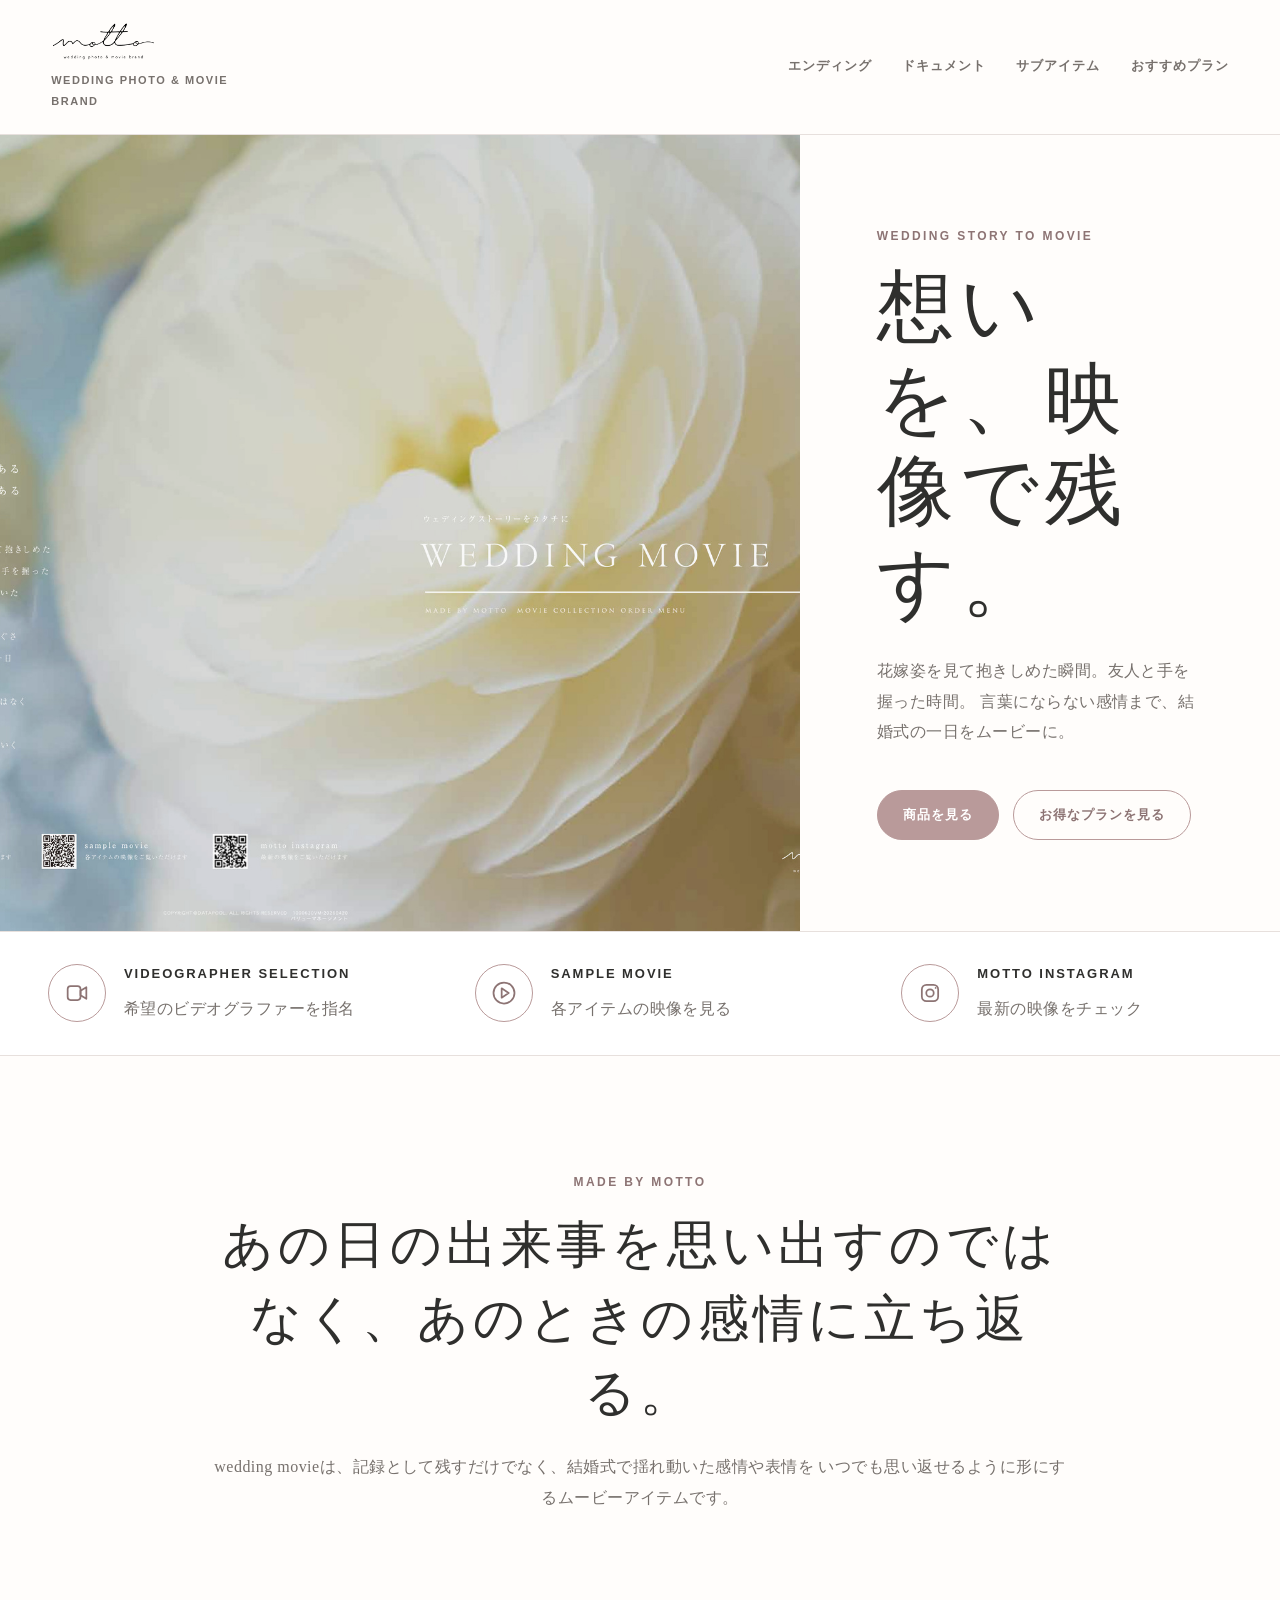
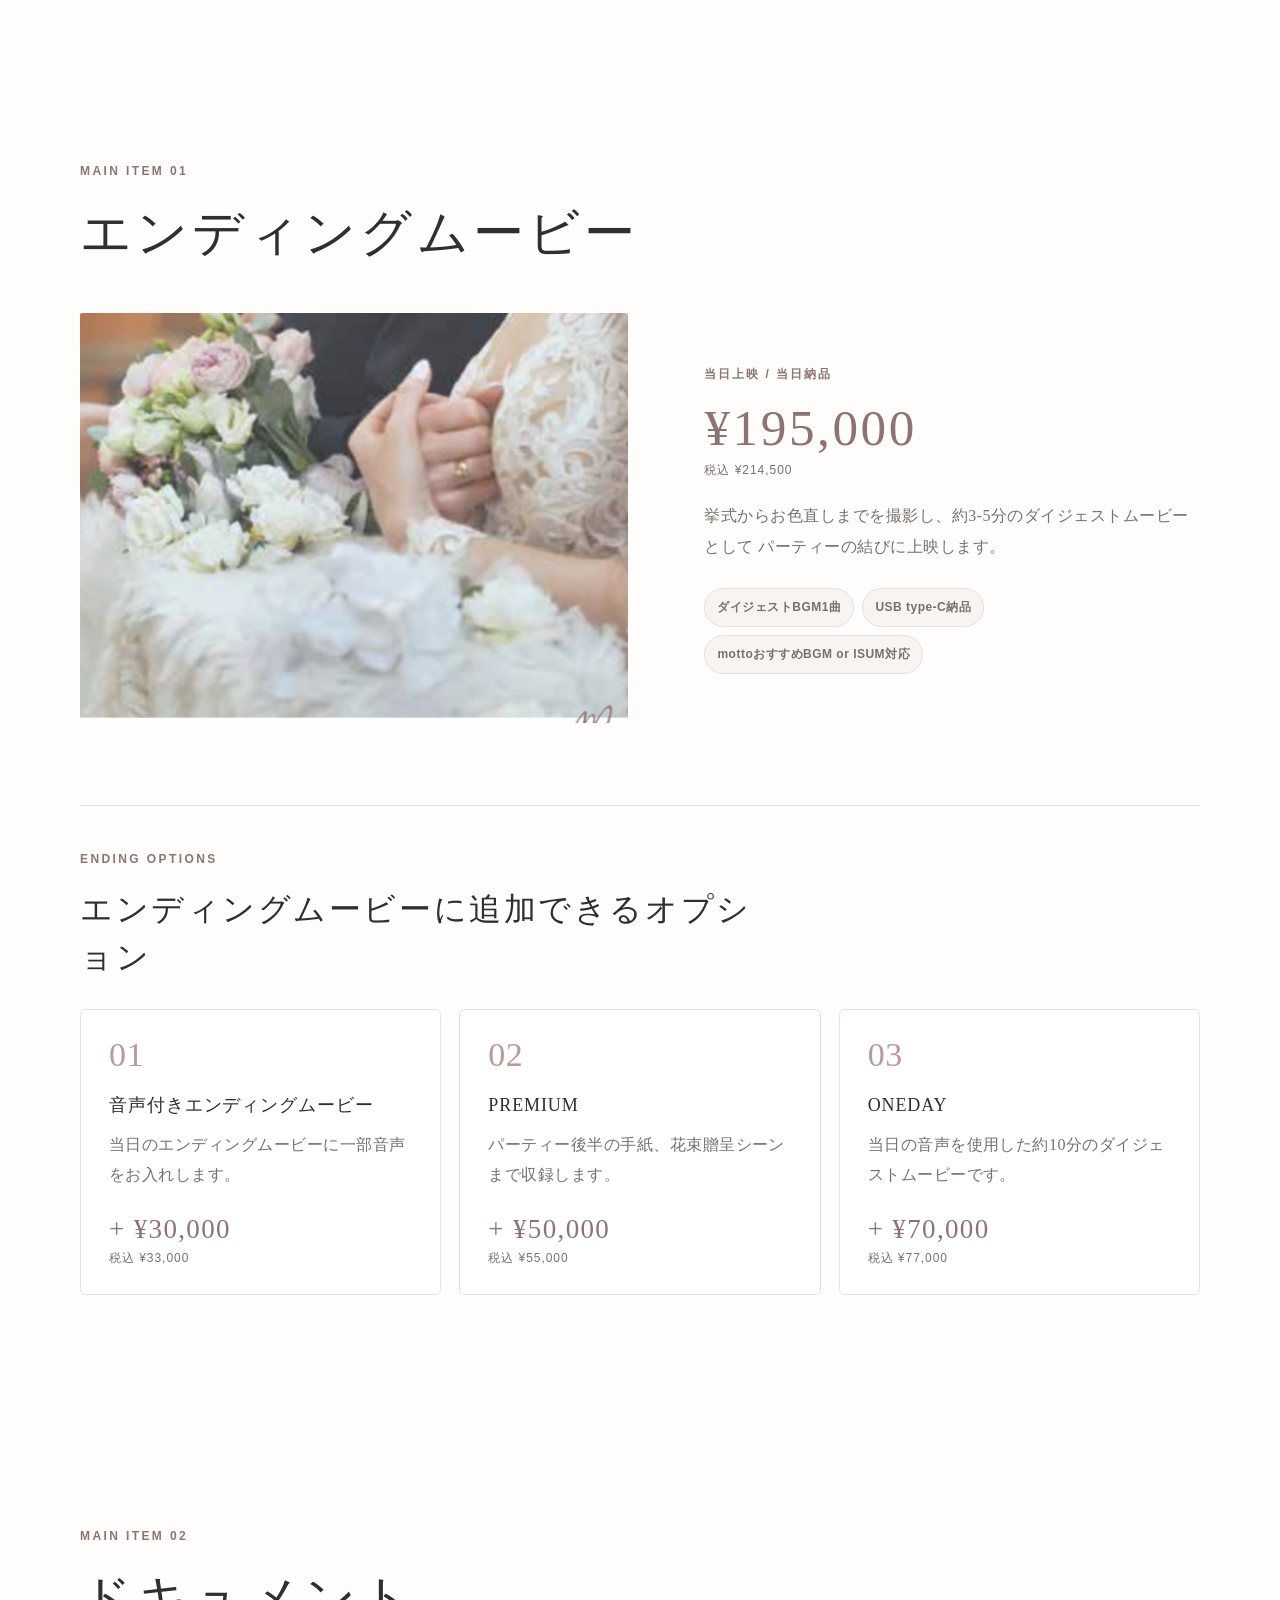
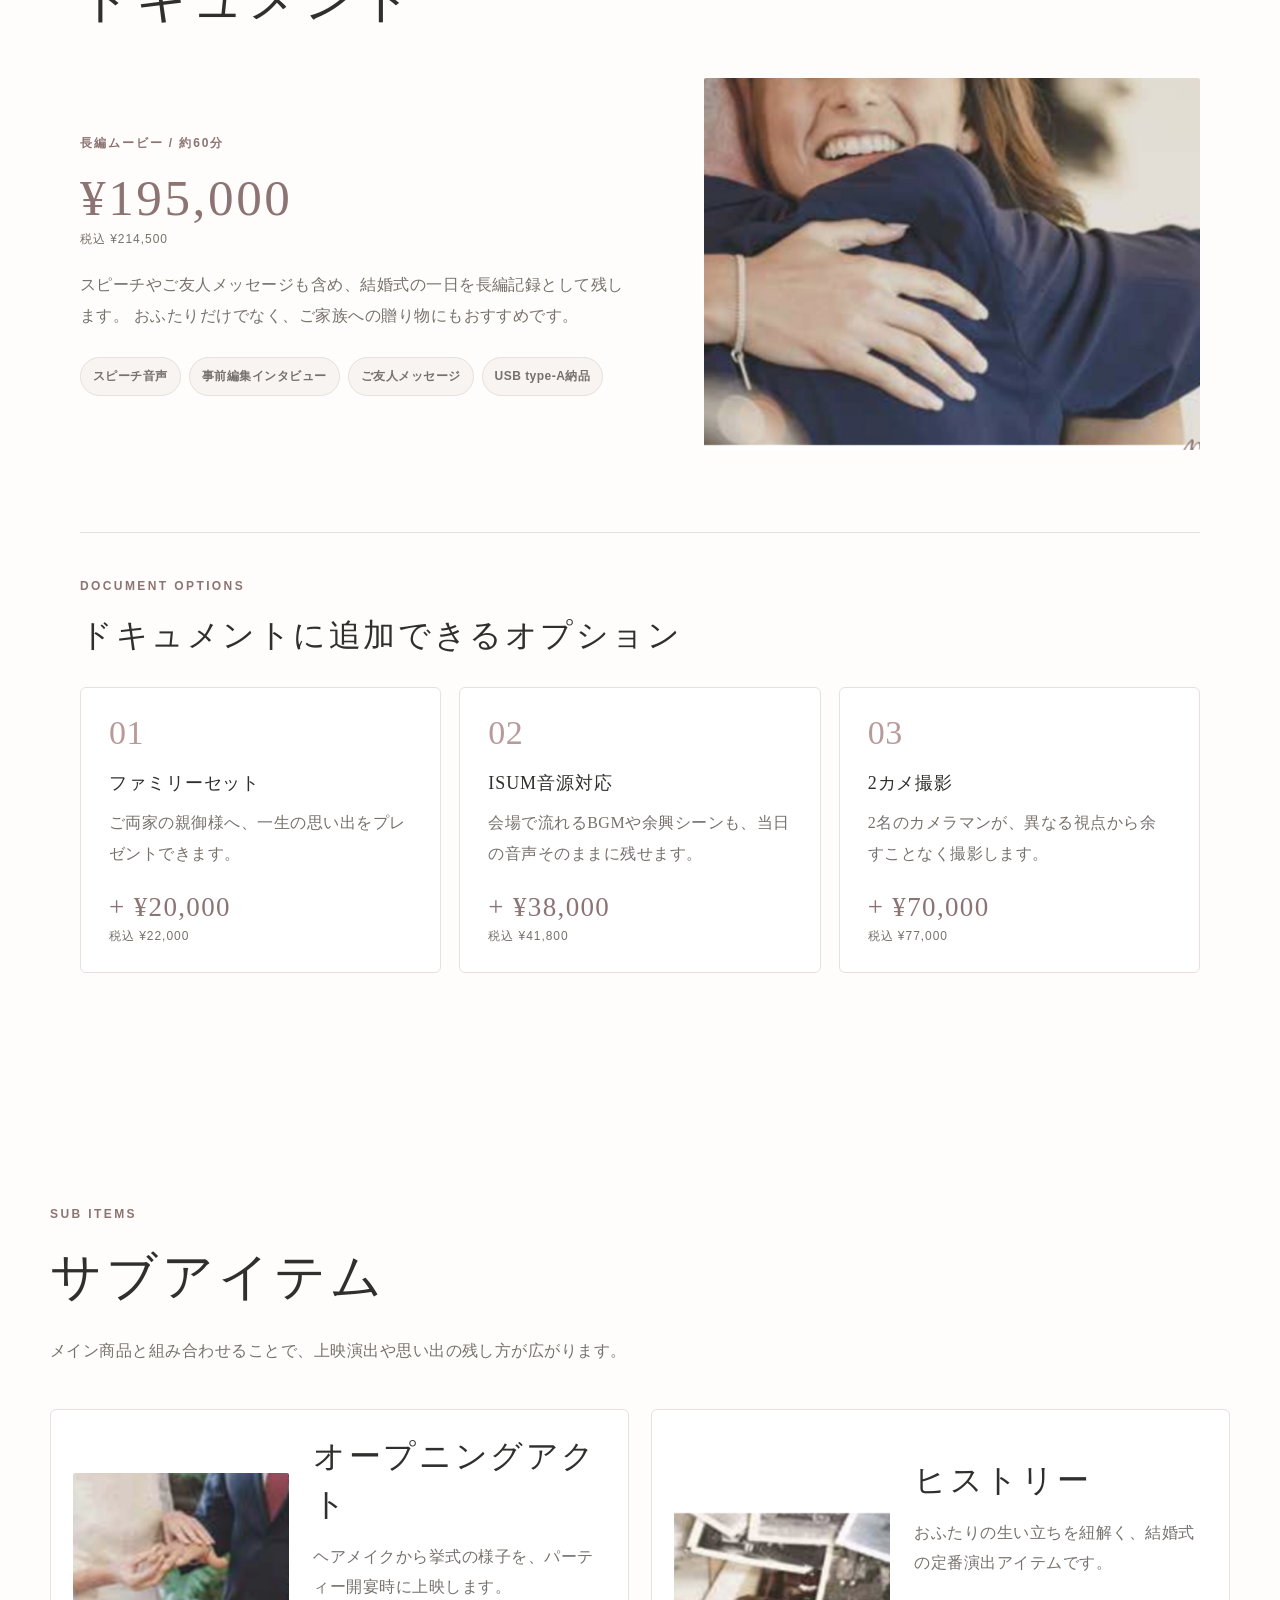
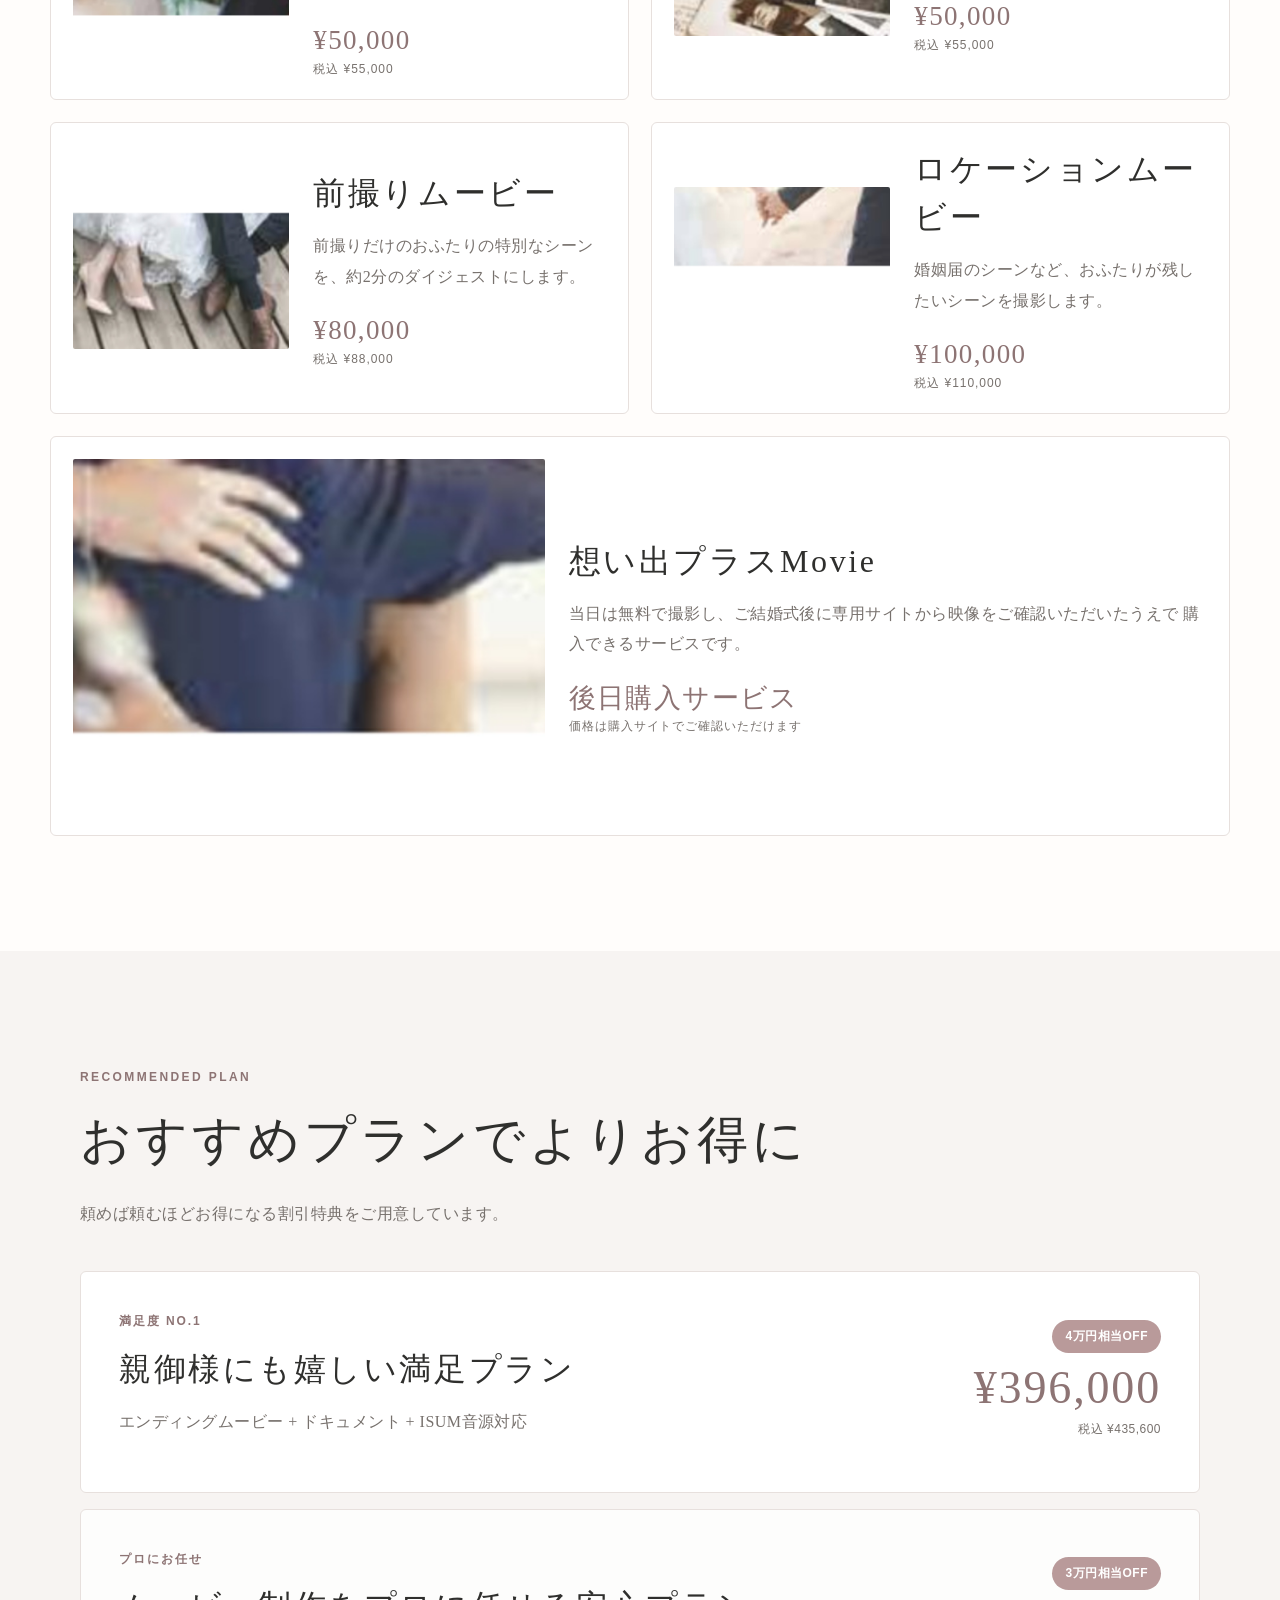
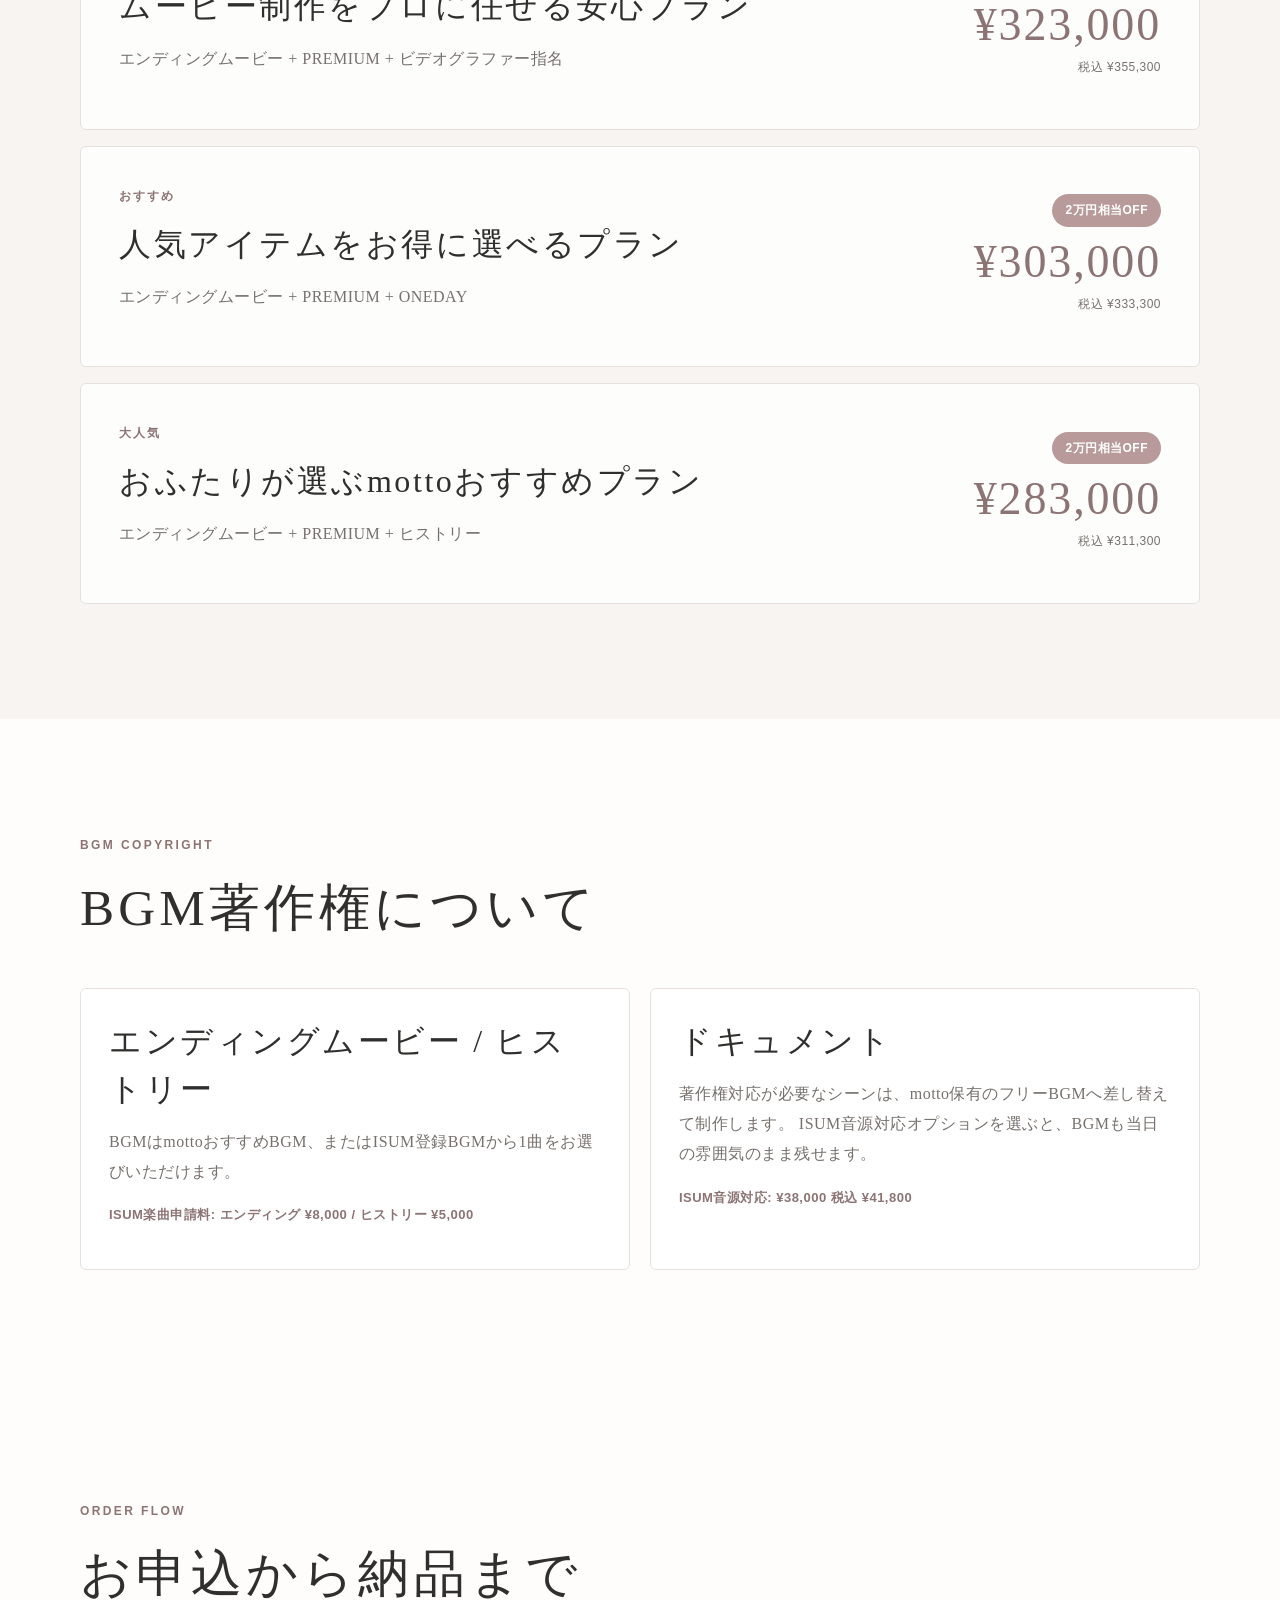
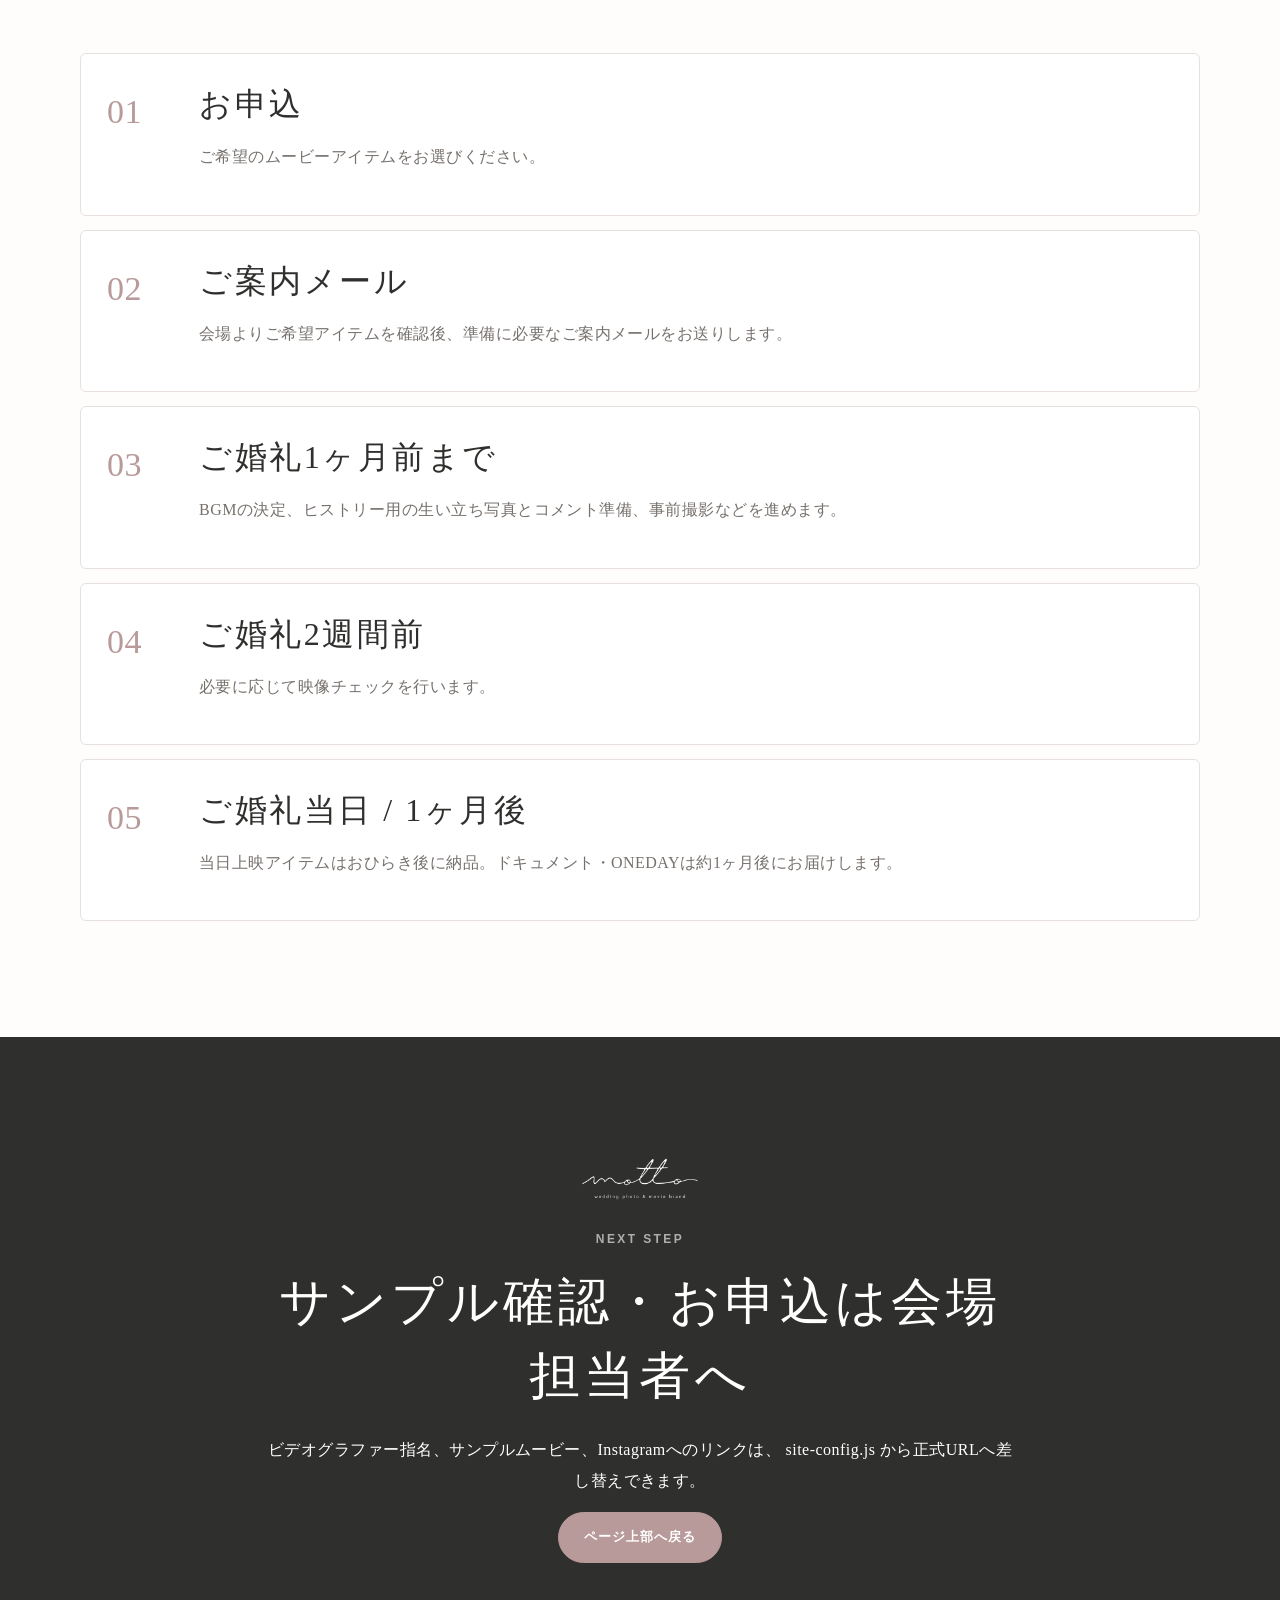
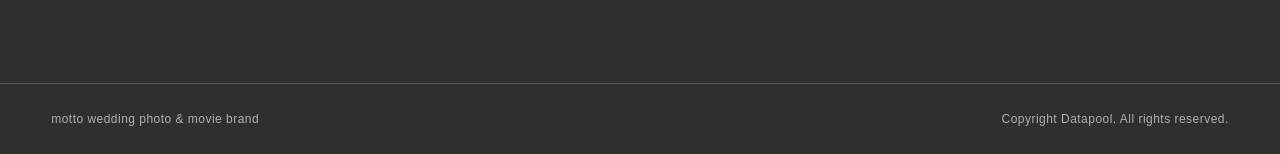
==== vm-wedding-movie-standalone.html @ 7b80cbfe "Add files via upload" ====
<!doctype html>
<html lang="ja">
  <head>
    <meta charset="utf-8" />
    <meta name="viewport" content="width=device-width, initial-scale=1" />
    <title>Wedding Movie | motto movie collection - standalone</title>
    <meta
      name="description"
      content="結婚式の感情を映像で残す、mottoのウェディングムービー商品紹介ページです。"
    />
    <style>
/* ===== Easy Adjust Area =====
   写真差し替え: site-config.js の images を変更
   フォント変更: --font-ja / --font-en を変更
   色味変更: --accent / --ink / --paper を変更
*/
:root {
  --font-ja: "Hiragino Mincho ProN", "Yu Mincho", "YuMincho", "Noto Serif JP", serif;
  --font-en: "Helvetica Neue", Arial, sans-serif;
  --ink: #2f2f2d;
  --muted: #77716d;
  --pale: #f7f4f2;
  --paper: #fffdfb;
  --white: #ffffff;
  --line: #e7e0dd;
  --accent: #b99a9a;
  --accent-dark: #8d7474;
  --header-height: 104px;
  --section-width: 1120px;
  --image-radius: 2px;
}

* {
  box-sizing: border-box;
}

html {
  scroll-behavior: smooth;
}

body {
  margin: 0;
  color: var(--ink);
  background: var(--paper);
  font-family: var(--font-ja);
  line-height: 1.9;
  letter-spacing: 0.03em;
}

img,
svg {
  display: block;
}

img {
  max-width: 100%;
}

a {
  color: inherit;
  text-decoration: none;
}

p,
h1,
h2,
h3,
h4 {
  margin-top: 0;
}

p {
  color: var(--muted);
}

.site-header {
  position: sticky;
  top: 0;
  z-index: 20;
  min-height: var(--header-height);
  display: flex;
  align-items: center;
  justify-content: space-between;
  gap: 28px;
  padding: 22px clamp(20px, 4vw, 64px);
  background: rgba(255, 253, 251, 0.94);
  border-bottom: 1px solid var(--line);
  backdrop-filter: blur(12px);
}

.brand {
  display: grid;
  gap: 10px;
  width: 190px;
}

.brand img {
  width: 105px;
  height: auto;
}

.brand span {
  color: var(--muted);
  font-family: var(--font-en);
  font-size: 11px;
  font-weight: 700;
  letter-spacing: 0.14em;
}

.nav {
  display: flex;
  flex-wrap: wrap;
  justify-content: flex-end;
  gap: 10px 30px;
  color: var(--muted);
  font-family: var(--font-en);
  font-size: 13px;
  font-weight: 700;
  letter-spacing: 0.08em;
}

.nav a {
  padding-block: 8px;
  border-bottom: 1px solid transparent;
}

.nav a:hover {
  color: var(--ink);
  border-color: var(--accent);
}

.hero {
  display: grid;
  grid-template-columns: minmax(0, 1.25fr) minmax(380px, 0.75fr);
  min-height: calc(100vh - var(--header-height));
  background: var(--pale);
}

.hero-media {
  min-height: 540px;
  overflow: hidden;
  background: var(--pale);
}

.hero-media img {
  width: 100%;
  height: 100%;
  min-height: inherit;
  object-fit: cover;
  object-position: 58% center;
  filter: saturate(0.9) contrast(0.96);
}

.hero-copy {
  display: grid;
  align-content: center;
  padding: clamp(36px, 6vw, 82px);
  background: var(--paper);
}

.section-kicker {
  margin-bottom: 14px;
  color: var(--accent-dark);
  font-family: var(--font-en);
  font-size: 12px;
  font-weight: 800;
  letter-spacing: 0.2em;
  text-transform: uppercase;
}

h1 {
  margin-bottom: 26px;
  font-size: clamp(48px, 6vw, 78px);
  font-weight: 400;
  line-height: 1.2;
  letter-spacing: 0.08em;
}

h2 {
  margin-bottom: 22px;
  font-size: clamp(30px, 4vw, 52px);
  font-weight: 400;
  line-height: 1.45;
  letter-spacing: 0.08em;
}

h3 {
  margin-bottom: 14px;
  font-size: clamp(22px, 2.5vw, 34px);
  font-weight: 400;
  line-height: 1.5;
  letter-spacing: 0.08em;
}

h4 {
  margin-bottom: 10px;
  font-size: 18px;
  font-weight: 500;
  line-height: 1.55;
  letter-spacing: 0.05em;
}

.hero-copy p {
  max-width: 520px;
}

.hero-actions {
  display: flex;
  flex-wrap: wrap;
  gap: 14px;
  margin-top: 26px;
}

.button {
  display: inline-flex;
  align-items: center;
  justify-content: center;
  min-height: 48px;
  padding: 12px 25px;
  border: 1px solid var(--accent);
  border-radius: 999px;
  font-family: var(--font-en);
  font-size: 13px;
  font-weight: 800;
  letter-spacing: 0.08em;
  transition:
    background 180ms ease,
    color 180ms ease,
    transform 180ms ease;
}

.button.primary {
  color: var(--white);
  background: var(--accent);
}

.button.secondary {
  color: var(--accent-dark);
  background: transparent;
}

.button:hover {
  transform: translateY(-2px);
}

.link-cards {
  display: grid;
  grid-template-columns: repeat(3, minmax(0, 1fr));
  border-block: 1px solid var(--line);
  background: var(--line);
}

.link-card {
  display: grid;
  grid-template-columns: 58px 1fr;
  gap: 8px 18px;
  align-items: center;
  padding: 30px clamp(22px, 4vw, 48px);
  background: var(--white);
  transition:
    background 180ms ease,
    transform 180ms ease;
}

.link-card:hover {
  background: var(--pale);
}

.link-card strong {
  color: var(--ink);
  font-family: var(--font-en);
  font-size: 13px;
  font-weight: 900;
  letter-spacing: 0.15em;
  text-transform: uppercase;
}

.link-card > span:last-child {
  grid-column: 2;
  color: var(--muted);
}

.link-icon {
  grid-row: span 2;
  display: grid;
  place-items: center;
  width: 58px;
  height: 58px;
  color: var(--accent-dark);
  border: 1px solid var(--accent);
  border-radius: 50%;
}

.link-icon svg {
  width: 28px;
  height: 28px;
  stroke: currentColor;
  fill: none;
  stroke-width: 1.5;
  stroke-linecap: round;
  stroke-linejoin: round;
}

.concept,
.product-section,
.plan-section,
.info-section,
.flow-section {
  width: min(var(--section-width), calc(100% - 40px));
  margin: 0 auto;
  padding: clamp(72px, 9vw, 132px) 0;
}

.concept {
  max-width: 860px;
  text-align: center;
}

.section-label {
  max-width: 780px;
  margin-bottom: 42px;
}

.main-product {
  display: grid;
  grid-template-columns: minmax(0, 1.05fr) minmax(360px, 0.95fr);
  gap: clamp(36px, 6vw, 80px);
  align-items: center;
  margin-bottom: clamp(46px, 7vw, 82px);
}

.main-product.reverse .product-media {
  order: 2;
}

.product-media img {
  width: 100%;
  aspect-ratio: 4 / 3;
  object-fit: cover;
  border-radius: var(--image-radius);
}

.product-body {
  padding-block: 12px;
}

.product-subtitle {
  margin-bottom: 12px;
  color: var(--accent-dark);
  font-family: var(--font-en);
  font-size: 12px;
  font-weight: 800;
  letter-spacing: 0.16em;
  text-transform: uppercase;
}

.price,
.option-price {
  color: var(--accent-dark);
  font-family: Georgia, "Times New Roman", serif;
  letter-spacing: 0.05em;
}

.price {
  margin-bottom: 24px;
  font-size: clamp(34px, 4vw, 52px);
  line-height: 1.2;
}

.price small,
.option-price small {
  display: block;
  margin-top: 4px;
  color: var(--muted);
  font-family: var(--font-en);
  font-size: 12px;
  letter-spacing: 0.08em;
}

.tag-list {
  display: flex;
  flex-wrap: wrap;
  gap: 8px;
  margin: 26px 0 0;
  padding: 0;
  list-style: none;
}

.tag-list li {
  padding: 7px 12px;
  color: var(--muted);
  background: var(--pale);
  border: 1px solid var(--line);
  border-radius: 999px;
  font-family: var(--font-en);
  font-size: 12px;
  font-weight: 700;
}

.option-group {
  padding-top: 42px;
  border-top: 1px solid var(--line);
}

.option-title {
  max-width: 700px;
  margin-bottom: 28px;
}

.option-grid {
  display: grid;
  grid-template-columns: repeat(3, minmax(0, 1fr));
  gap: 18px;
}

.option-card {
  min-height: 100%;
  padding: 28px;
  background: var(--white);
  border: 1px solid var(--line);
  border-radius: 6px;
}

.option-card span {
  display: inline-block;
  margin-bottom: 20px;
  color: var(--accent);
  font-family: Georgia, "Times New Roman", serif;
  font-size: 34px;
  line-height: 1;
}

.option-price {
  margin: 22px 0 0;
  font-size: 27px;
  line-height: 1.25;
}

.sub-section {
  width: min(1180px, calc(100% - 40px));
}

.sub-grid {
  display: grid;
  grid-template-columns: repeat(2, minmax(0, 1fr));
  gap: 22px;
}

.sub-card {
  display: grid;
  grid-template-columns: minmax(160px, 0.85fr) minmax(0, 1.15fr);
  gap: 24px;
  align-items: center;
  padding: 22px;
  background: var(--white);
  border: 1px solid var(--line);
  border-radius: 6px;
}

.sub-card.full {
  grid-column: 1 / -1;
}

.sub-card img {
  width: 100%;
  aspect-ratio: 4 / 3;
  object-fit: cover;
  border-radius: var(--image-radius);
}

.plan-section {
  width: 100%;
  padding-inline: max(20px, calc((100% - var(--section-width)) / 2));
  background: var(--pale);
}

.plan-list {
  display: grid;
  gap: 16px;
}

.plan-card {
  display: grid;
  grid-template-columns: minmax(0, 1fr) auto;
  gap: 28px;
  align-items: center;
  padding: clamp(24px, 4vw, 38px);
  background: rgba(255, 255, 255, 0.82);
  border: 1px solid var(--line);
  border-radius: 6px;
}

.plan-card.highlight {
  background: var(--white);
}

.plan-price {
  min-width: 220px;
  text-align: right;
}

.plan-price span {
  display: inline-block;
  margin-bottom: 10px;
  padding: 5px 13px;
  color: var(--white);
  background: var(--accent);
  border-radius: 999px;
  font-family: var(--font-en);
  font-size: 12px;
  font-weight: 800;
}

.plan-price strong {
  display: block;
  color: var(--accent-dark);
  font-family: Georgia, "Times New Roman", serif;
  font-size: clamp(32px, 4vw, 46px);
  font-weight: 400;
  letter-spacing: 0.04em;
  line-height: 1.1;
}

.plan-price small {
  color: var(--muted);
  font-family: var(--font-en);
  font-size: 12px;
}

.info-grid {
  display: grid;
  grid-template-columns: repeat(2, minmax(0, 1fr));
  gap: 20px;
}

.info-grid article {
  padding: 28px;
  background: var(--white);
  border: 1px solid var(--line);
  border-radius: 6px;
}

.note {
  color: var(--accent-dark);
  font-family: var(--font-en);
  font-size: 13px;
  font-weight: 700;
}

.timeline {
  display: grid;
  gap: 14px;
  margin: 0;
  padding: 0;
  list-style: none;
}

.timeline li {
  display: grid;
  grid-template-columns: 72px 1fr;
  gap: 20px;
  padding: 26px;
  background: var(--white);
  border: 1px solid var(--line);
  border-radius: 6px;
}

.timeline span {
  color: var(--accent);
  font-family: Georgia, "Times New Roman", serif;
  font-size: 34px;
}

.contact {
  display: grid;
  justify-items: center;
  padding: clamp(70px, 10vw, 120px) 20px;
  color: var(--white);
  text-align: center;
  background: var(--ink);
}

.contact img {
  width: 120px;
  margin-bottom: 28px;
}

.contact h2,
.contact p {
  max-width: 760px;
  color: var(--white);
}

.contact .section-kicker {
  color: rgba(255, 255, 255, 0.62);
}

.footer {
  display: flex;
  flex-wrap: wrap;
  justify-content: space-between;
  gap: 10px;
  padding: 24px clamp(20px, 4vw, 64px);
  background: var(--ink);
  border-top: 1px solid rgba(255, 255, 255, 0.16);
}

.footer p {
  margin: 0;
  color: rgba(255, 255, 255, 0.62);
  font-family: var(--font-en);
  font-size: 12px;
}

@media (max-width: 1000px) {
  :root {
    --header-height: 92px;
  }

  .site-header {
    align-items: flex-start;
    flex-direction: column;
    gap: 16px;
  }

  .nav {
    justify-content: flex-start;
    gap: 8px 20px;
  }

  .hero,
  .main-product,
  .option-grid,
  .sub-grid,
  .info-grid {
    grid-template-columns: 1fr;
  }

  .hero {
    min-height: auto;
  }

  .hero-media {
    min-height: 46vh;
  }

  .main-product.reverse .product-media {
    order: initial;
  }

  .sub-card.full {
    grid-column: auto;
  }

  .plan-card {
    grid-template-columns: 1fr;
  }

  .plan-price {
    min-width: 0;
    text-align: left;
  }
}

@media (max-width: 640px) {
  body {
    line-height: 1.8;
  }

  .site-header {
    padding: 18px 18px 14px;
  }

  .brand {
    width: auto;
  }

  .brand img {
    width: 88px;
  }

  .brand span {
    font-size: 9px;
  }

  .nav {
    width: 100%;
    display: grid;
    grid-template-columns: repeat(2, minmax(0, 1fr));
    font-size: 12px;
  }

  .hero-copy {
    padding: 36px 20px 48px;
  }

  .hero-media {
    min-height: 300px;
  }

  h1 {
    font-size: 42px;
  }

  h2 {
    font-size: 29px;
  }

  h3 {
    font-size: 24px;
  }

  .link-cards {
    grid-template-columns: 1fr;
  }

  .link-card {
    padding: 22px 20px;
  }

  .concept,
  .product-section,
  .info-section,
  .flow-section {
    width: min(100% - 28px, var(--section-width));
    padding-block: 64px;
  }

  .sub-section {
    width: min(100% - 28px, 1180px);
  }

  .sub-card {
    grid-template-columns: 1fr;
    padding: 18px;
  }

  .option-card,
  .info-grid article,
  .timeline li {
    padding: 20px;
  }

  .timeline li {
    grid-template-columns: 1fr;
  }
}

    </style>
  </head>
  <body>
    <header class="site-header" aria-label="サイトヘッダー">
      <a class="brand" href="#top" aria-label="Wedding Movie top">
        <img data-config-image="logo" src="[data-uri]" alt="motto" />
        <span>WEDDING PHOTO &amp; MOVIE BRAND</span>
      </a>
      <nav class="nav" aria-label="ページ内ナビゲーション">
        <a href="#ending">エンディング</a>
        <a href="#document">ドキュメント</a>
        <a href="#sub-items">サブアイテム</a>
        <a href="#plans">おすすめプラン</a>
      </nav>
    </header>

    <main id="top">
      <section class="hero" aria-label="Wedding Movie">
        <div class="hero-media">
          <img data-config-image="hero" src="[data-uri]" alt="Wedding Movie 表紙イメージ" />
        </div>
        <div class="hero-copy">
          <p class="section-kicker">Wedding Story to Movie</p>
          <h1>想いを、映像で残す。</h1>
          <p>
            花嫁姿を見て抱きしめた瞬間。友人と手を握った時間。
            言葉にならない感情まで、結婚式の一日をムービーに。
          </p>
          <div class="hero-actions">
            <a class="button primary" href="#ending">商品を見る</a>
            <a class="button secondary" href="#plans">お得なプランを見る</a>
          </div>
        </div>
      </section>

      <section class="link-cards" aria-label="関連リンク">
        <a data-config-link="videographer" class="link-card" href="#contact">
          <span class="link-icon" aria-hidden="true">
            <svg viewBox="0 0 24 24"><path d="M4 8.5A2.5 2.5 0 0 1 6.5 6h6A2.5 2.5 0 0 1 15 8.5v7A2.5 2.5 0 0 1 12.5 18h-6A2.5 2.5 0 0 1 4 15.5v-7Z"/><path d="m15 10 5-3v10l-5-3v-4Z"/></svg>
          </span>
          <strong>Videographer Selection</strong>
          <span>希望のビデオグラファーを指名</span>
        </a>
        <a data-config-link="sampleMovie" class="link-card" href="#contact">
          <span class="link-icon" aria-hidden="true">
            <svg viewBox="0 0 24 24"><circle cx="12" cy="12" r="9"/><path d="m10 8 6 4-6 4V8Z"/></svg>
          </span>
          <strong>Sample Movie</strong>
          <span>各アイテムの映像を見る</span>
        </a>
        <a data-config-link="instagram" class="link-card" href="#contact">
          <span class="link-icon" aria-hidden="true">
            <svg viewBox="0 0 24 24"><rect x="5" y="5" width="14" height="14" rx="4"/><circle cx="12" cy="12" r="3.2"/><path d="M16.8 7.7h.01"/></svg>
          </span>
          <strong>Motto Instagram</strong>
          <span>最新の映像をチェック</span>
        </a>
      </section>

      <section class="concept">
        <div class="concept-inner">
          <p class="section-kicker">Made by motto</p>
          <h2>あの日の出来事を思い出すのではなく、あのときの感情に立ち返る。</h2>
          <p>
            wedding movieは、記録として残すだけでなく、結婚式で揺れ動いた感情や表情を
            いつでも思い返せるように形にするムービーアイテムです。
          </p>
        </div>
      </section>

      <section class="product-section" id="ending">
        <div class="section-label">
          <p class="section-kicker">Main Item 01</p>
          <h2>エンディングムービー</h2>
        </div>

        <article class="main-product">
          <div class="product-media">
            <img data-config-image="ending" src="[data-uri]" alt="エンディングムービーのイメージ" />
          </div>
          <div class="product-body">
            <p class="product-subtitle">当日上映 / 当日納品</p>
            <p class="price">¥195,000 <small>税込 ¥214,500</small></p>
            <p>
              挙式からお色直しまでを撮影し、約3-5分のダイジェストムービーとして
              パーティーの結びに上映します。
            </p>
            <ul class="tag-list">
              <li>ダイジェストBGM1曲</li>
              <li>USB type-C納品</li>
              <li>mottoおすすめBGM or ISUM対応</li>
            </ul>
          </div>
        </article>

        <div class="option-group">
          <div class="option-title">
            <p class="section-kicker">Ending Options</p>
            <h3>エンディングムービーに追加できるオプション</h3>
          </div>
          <div class="option-grid">
            <article class="option-card">
              <span>01</span>
              <h4>音声付きエンディングムービー</h4>
              <p>当日のエンディングムービーに一部音声をお入れします。</p>
              <p class="option-price">+ ¥30,000 <small>税込 ¥33,000</small></p>
            </article>
            <article class="option-card">
              <span>02</span>
              <h4>PREMIUM</h4>
              <p>パーティー後半の手紙、花束贈呈シーンまで収録します。</p>
              <p class="option-price">+ ¥50,000 <small>税込 ¥55,000</small></p>
            </article>
            <article class="option-card">
              <span>03</span>
              <h4>ONEDAY</h4>
              <p>当日の音声を使用した約10分のダイジェストムービーです。</p>
              <p class="option-price">+ ¥70,000 <small>税込 ¥77,000</small></p>
            </article>
          </div>
        </div>
      </section>

      <section class="product-section" id="document">
        <div class="section-label">
          <p class="section-kicker">Main Item 02</p>
          <h2>ドキュメント</h2>
        </div>

        <article class="main-product reverse">
          <div class="product-media">
            <img data-config-image="document" src="[data-uri]" alt="ドキュメントムービーのイメージ" />
          </div>
          <div class="product-body">
            <p class="product-subtitle">長編ムービー / 約60分</p>
            <p class="price">¥195,000 <small>税込 ¥214,500</small></p>
            <p>
              スピーチやご友人メッセージも含め、結婚式の一日を長編記録として残します。
              おふたりだけでなく、ご家族への贈り物にもおすすめです。
            </p>
            <ul class="tag-list">
              <li>スピーチ音声</li>
              <li>事前編集インタビュー</li>
              <li>ご友人メッセージ</li>
              <li>USB type-A納品</li>
            </ul>
          </div>
        </article>

        <div class="option-group">
          <div class="option-title">
            <p class="section-kicker">Document Options</p>
            <h3>ドキュメントに追加できるオプション</h3>
          </div>
          <div class="option-grid">
            <article class="option-card">
              <span>01</span>
              <h4>ファミリーセット</h4>
              <p>ご両家の親御様へ、一生の思い出をプレゼントできます。</p>
              <p class="option-price">+ ¥20,000 <small>税込 ¥22,000</small></p>
            </article>
            <article class="option-card">
              <span>02</span>
              <h4>ISUM音源対応</h4>
              <p>会場で流れるBGMや余興シーンも、当日の音声そのままに残せます。</p>
              <p class="option-price">+ ¥38,000 <small>税込 ¥41,800</small></p>
            </article>
            <article class="option-card">
              <span>03</span>
              <h4>2カメ撮影</h4>
              <p>2名のカメラマンが、異なる視点から余すことなく撮影します。</p>
              <p class="option-price">+ ¥70,000 <small>税込 ¥77,000</small></p>
            </article>
          </div>
        </div>
      </section>

      <section class="product-section sub-section" id="sub-items">
        <div class="section-label">
          <p class="section-kicker">Sub Items</p>
          <h2>サブアイテム</h2>
          <p>メイン商品と組み合わせることで、上映演出や思い出の残し方が広がります。</p>
        </div>

        <div class="sub-grid">
          <article class="sub-card">
            <img data-config-image="opening" src="[data-uri]" alt="オープニングアクトのイメージ" />
            <div>
              <h3>オープニングアクト</h3>
              <p>ヘアメイクから挙式の様子を、パーティー開宴時に上映します。</p>
              <p class="option-price">¥50,000 <small>税込 ¥55,000</small></p>
            </div>
          </article>
          <article class="sub-card">
            <img data-config-image="history" src="[data-uri]" alt="ヒストリーのイメージ" />
            <div>
              <h3>ヒストリー</h3>
              <p>おふたりの生い立ちを紐解く、結婚式の定番演出アイテムです。</p>
              <p class="option-price">¥50,000 <small>税込 ¥55,000</small></p>
            </div>
          </article>
          <article class="sub-card">
            <img data-config-image="prewedding" src="[data-uri]" alt="前撮りムービーのイメージ" />
            <div>
              <h3>前撮りムービー</h3>
              <p>前撮りだけのおふたりの特別なシーンを、約2分のダイジェストにします。</p>
              <p class="option-price">¥80,000 <small>税込 ¥88,000</small></p>
            </div>
          </article>
          <article class="sub-card">
            <img data-config-image="location" src="[data-uri]" alt="ロケーションムービーのイメージ" />
            <div>
              <h3>ロケーションムービー</h3>
              <p>婚姻届のシーンなど、おふたりが残したいシーンを撮影します。</p>
              <p class="option-price">¥100,000 <small>税込 ¥110,000</small></p>
            </div>
          </article>
          <article class="sub-card full">
            <img data-config-image="memoryPlus" src="[data-uri]" alt="想い出プラスMovieのイメージ" />
            <div>
              <h3>想い出プラスMovie</h3>
              <p>
                当日は無料で撮影し、ご結婚式後に専用サイトから映像をご確認いただいたうえで
                購入できるサービスです。
              </p>
              <p class="option-price">後日購入サービス <small>価格は購入サイトでご確認いただけます</small></p>
            </div>
          </article>
        </div>
      </section>

      <section class="plan-section" id="plans">
        <div class="section-label">
          <p class="section-kicker">Recommended Plan</p>
          <h2>おすすめプランでよりお得に</h2>
          <p>頼めば頼むほどお得になる割引特典をご用意しています。</p>
        </div>

        <div class="plan-list">
          <article class="plan-card highlight">
            <div>
              <p class="product-subtitle">満足度 No.1</p>
              <h3>親御様にも嬉しい満足プラン</h3>
              <p>エンディングムービー + ドキュメント + ISUM音源対応</p>
            </div>
            <div class="plan-price">
              <span>4万円相当OFF</span>
              <strong>¥396,000</strong>
              <small>税込 ¥435,600</small>
            </div>
          </article>

          <article class="plan-card">
            <div>
              <p class="product-subtitle">プロにお任せ</p>
              <h3>ムービー制作をプロに任せる安心プラン</h3>
              <p>エンディングムービー + PREMIUM + ビデオグラファー指名</p>
            </div>
            <div class="plan-price">
              <span>3万円相当OFF</span>
              <strong>¥323,000</strong>
              <small>税込 ¥355,300</small>
            </div>
          </article>

          <article class="plan-card">
            <div>
              <p class="product-subtitle">おすすめ</p>
              <h3>人気アイテムをお得に選べるプラン</h3>
              <p>エンディングムービー + PREMIUM + ONEDAY</p>
            </div>
            <div class="plan-price">
              <span>2万円相当OFF</span>
              <strong>¥303,000</strong>
              <small>税込 ¥333,300</small>
            </div>
          </article>

          <article class="plan-card">
            <div>
              <p class="product-subtitle">大人気</p>
              <h3>おふたりが選ぶmottoおすすめプラン</h3>
              <p>エンディングムービー + PREMIUM + ヒストリー</p>
            </div>
            <div class="plan-price">
              <span>2万円相当OFF</span>
              <strong>¥283,000</strong>
              <small>税込 ¥311,300</small>
            </div>
          </article>
        </div>
      </section>

      <section class="info-section" id="bgm">
        <div class="section-label">
          <p class="section-kicker">BGM Copyright</p>
          <h2>BGM著作権について</h2>
        </div>
        <div class="info-grid">
          <article>
            <h3>エンディングムービー / ヒストリー</h3>
            <p>BGMはmottoおすすめBGM、またはISUM登録BGMから1曲をお選びいただけます。</p>
            <p class="note">ISUM楽曲申請料: エンディング ¥8,000 / ヒストリー ¥5,000</p>
          </article>
          <article>
            <h3>ドキュメント</h3>
            <p>
              著作権対応が必要なシーンは、motto保有のフリーBGMへ差し替えて制作します。
              ISUM音源対応オプションを選ぶと、BGMも当日の雰囲気のまま残せます。
            </p>
            <p class="note">ISUM音源対応: ¥38,000 税込 ¥41,800</p>
          </article>
        </div>
      </section>

      <section class="flow-section" id="flow">
        <div class="section-label">
          <p class="section-kicker">Order Flow</p>
          <h2>お申込から納品まで</h2>
        </div>

        <ol class="timeline">
          <li>
            <span>01</span>
            <div>
              <h3>お申込</h3>
              <p>ご希望のムービーアイテムをお選びください。</p>
            </div>
          </li>
          <li>
            <span>02</span>
            <div>
              <h3>ご案内メール</h3>
              <p>会場よりご希望アイテムを確認後、準備に必要なご案内メールをお送りします。</p>
            </div>
          </li>
          <li>
            <span>03</span>
            <div>
              <h3>ご婚礼1ヶ月前まで</h3>
              <p>BGMの決定、ヒストリー用の生い立ち写真とコメント準備、事前撮影などを進めます。</p>
            </div>
          </li>
          <li>
            <span>04</span>
            <div>
              <h3>ご婚礼2週間前</h3>
              <p>必要に応じて映像チェックを行います。</p>
            </div>
          </li>
          <li>
            <span>05</span>
            <div>
              <h3>ご婚礼当日 / 1ヶ月後</h3>
              <p>当日上映アイテムはおひらき後に納品。ドキュメント・ONEDAYは約1ヶ月後にお届けします。</p>
            </div>
          </li>
        </ol>
      </section>

      <section class="contact" id="contact">
        <img data-config-image="logoWhite" src="[data-uri]" alt="motto" />
        <p class="section-kicker">Next Step</p>
        <h2>サンプル確認・お申込は会場担当者へ</h2>
        <p>
          ビデオグラファー指名、サンプルムービー、Instagramへのリンクは、
          site-config.js から正式URLへ差し替えできます。
        </p>
        <a class="button primary" href="#top">ページ上部へ戻る</a>
      </section>
    </main>

    <footer class="footer">
      <p>motto wedding photo &amp; movie brand</p>
      <p>Copyright Datapool. All rights reserved.</p>
    </footer>
    <script>
window.SITE_CONFIG = {
  links: {
    videographer: "#contact",
    sampleMovie: "#contact",
    instagram: "#contact"
  },
  images: {
    logo: "[data-uri]",
    logoWhite: "[data-uri]",
    hero: "[data-uri]",
    ending: "[data-uri]",
    document: "[data-uri]",
    opening: "[data-uri]",
    history: "[data-uri]",
    prewedding: "[data-uri]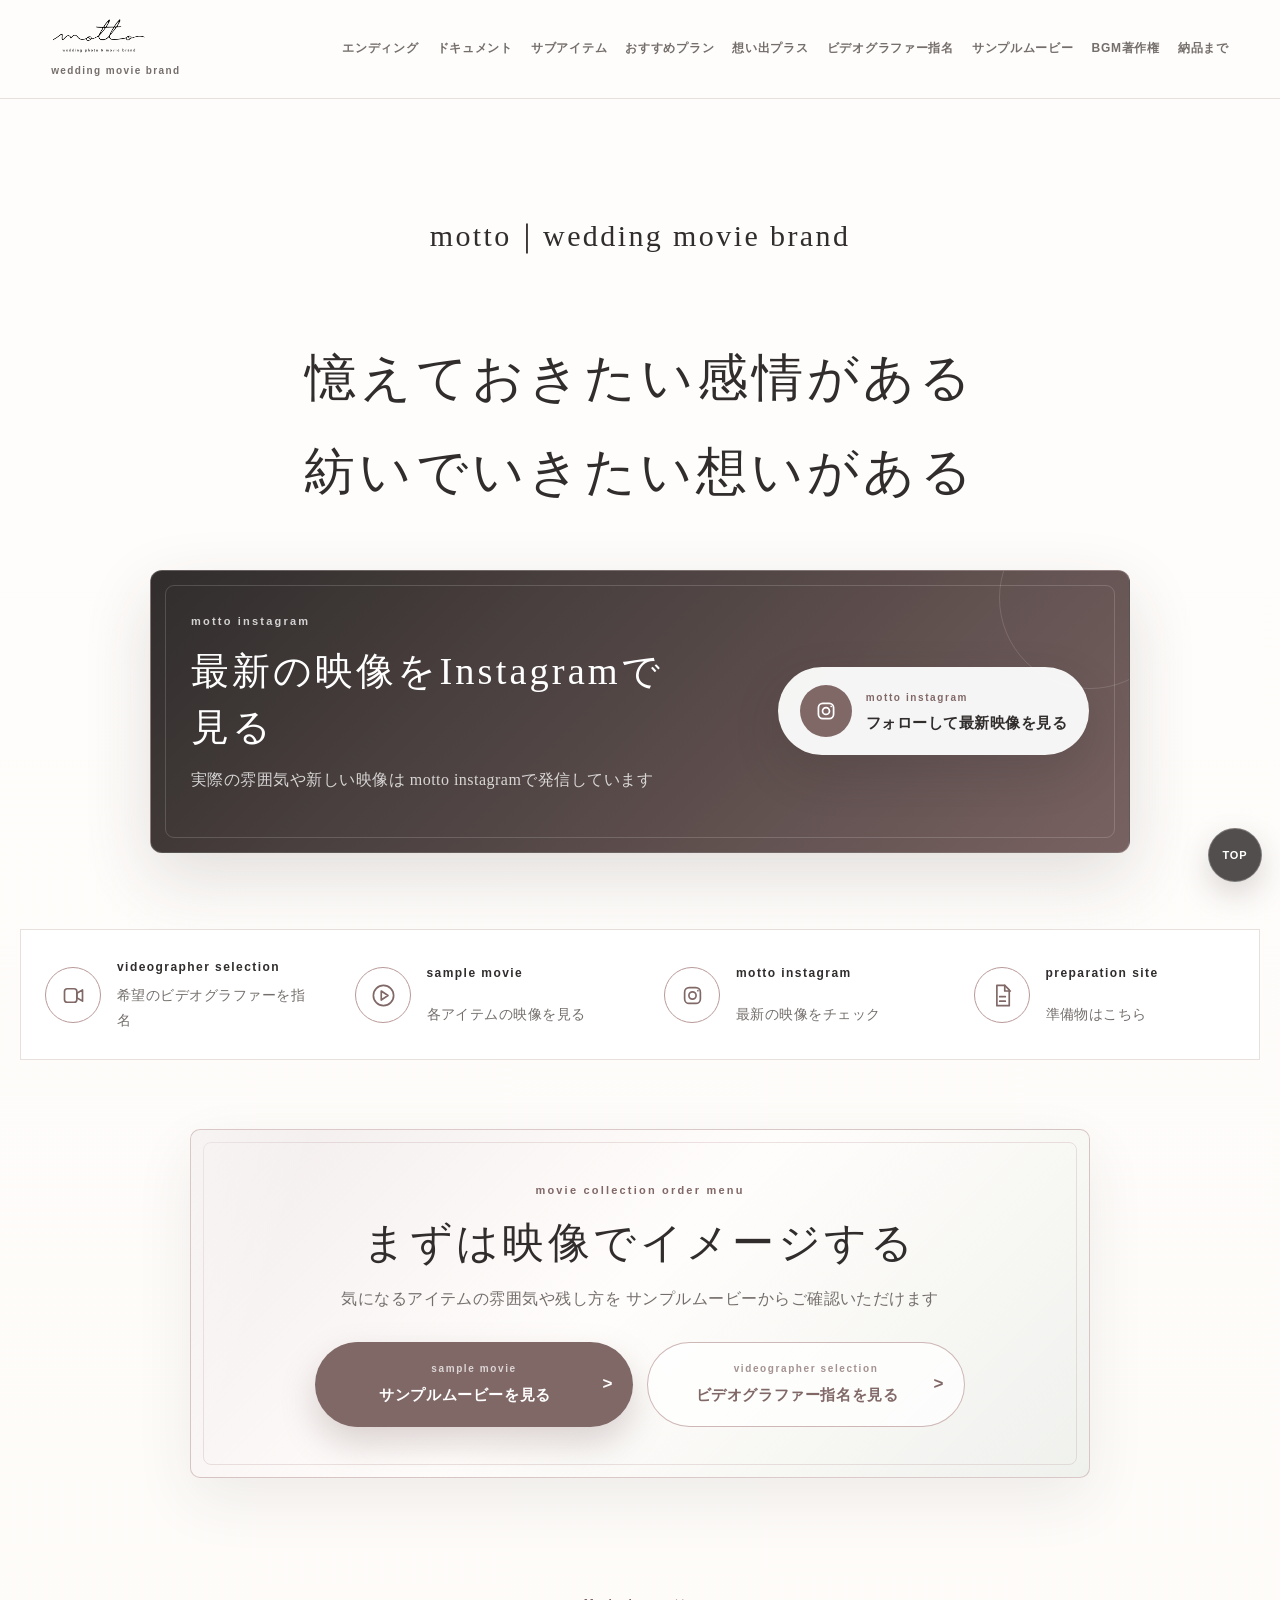
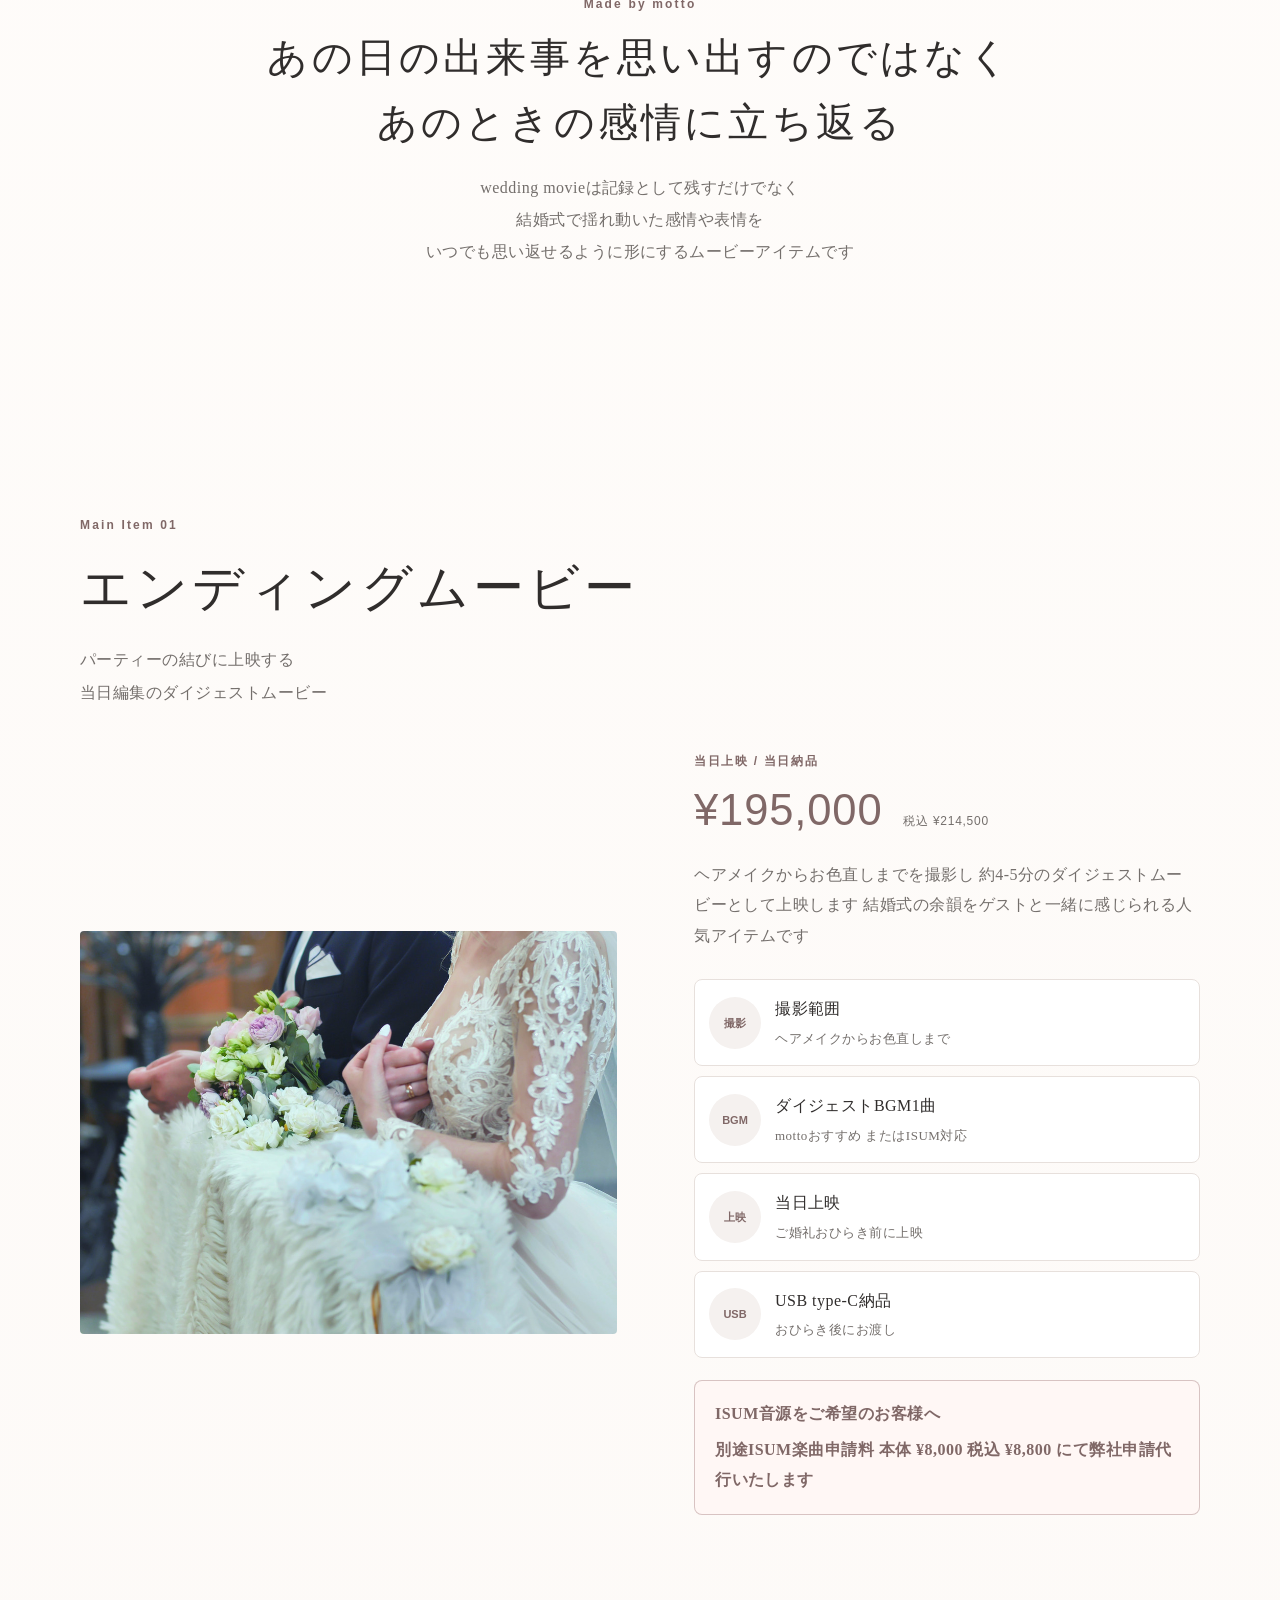
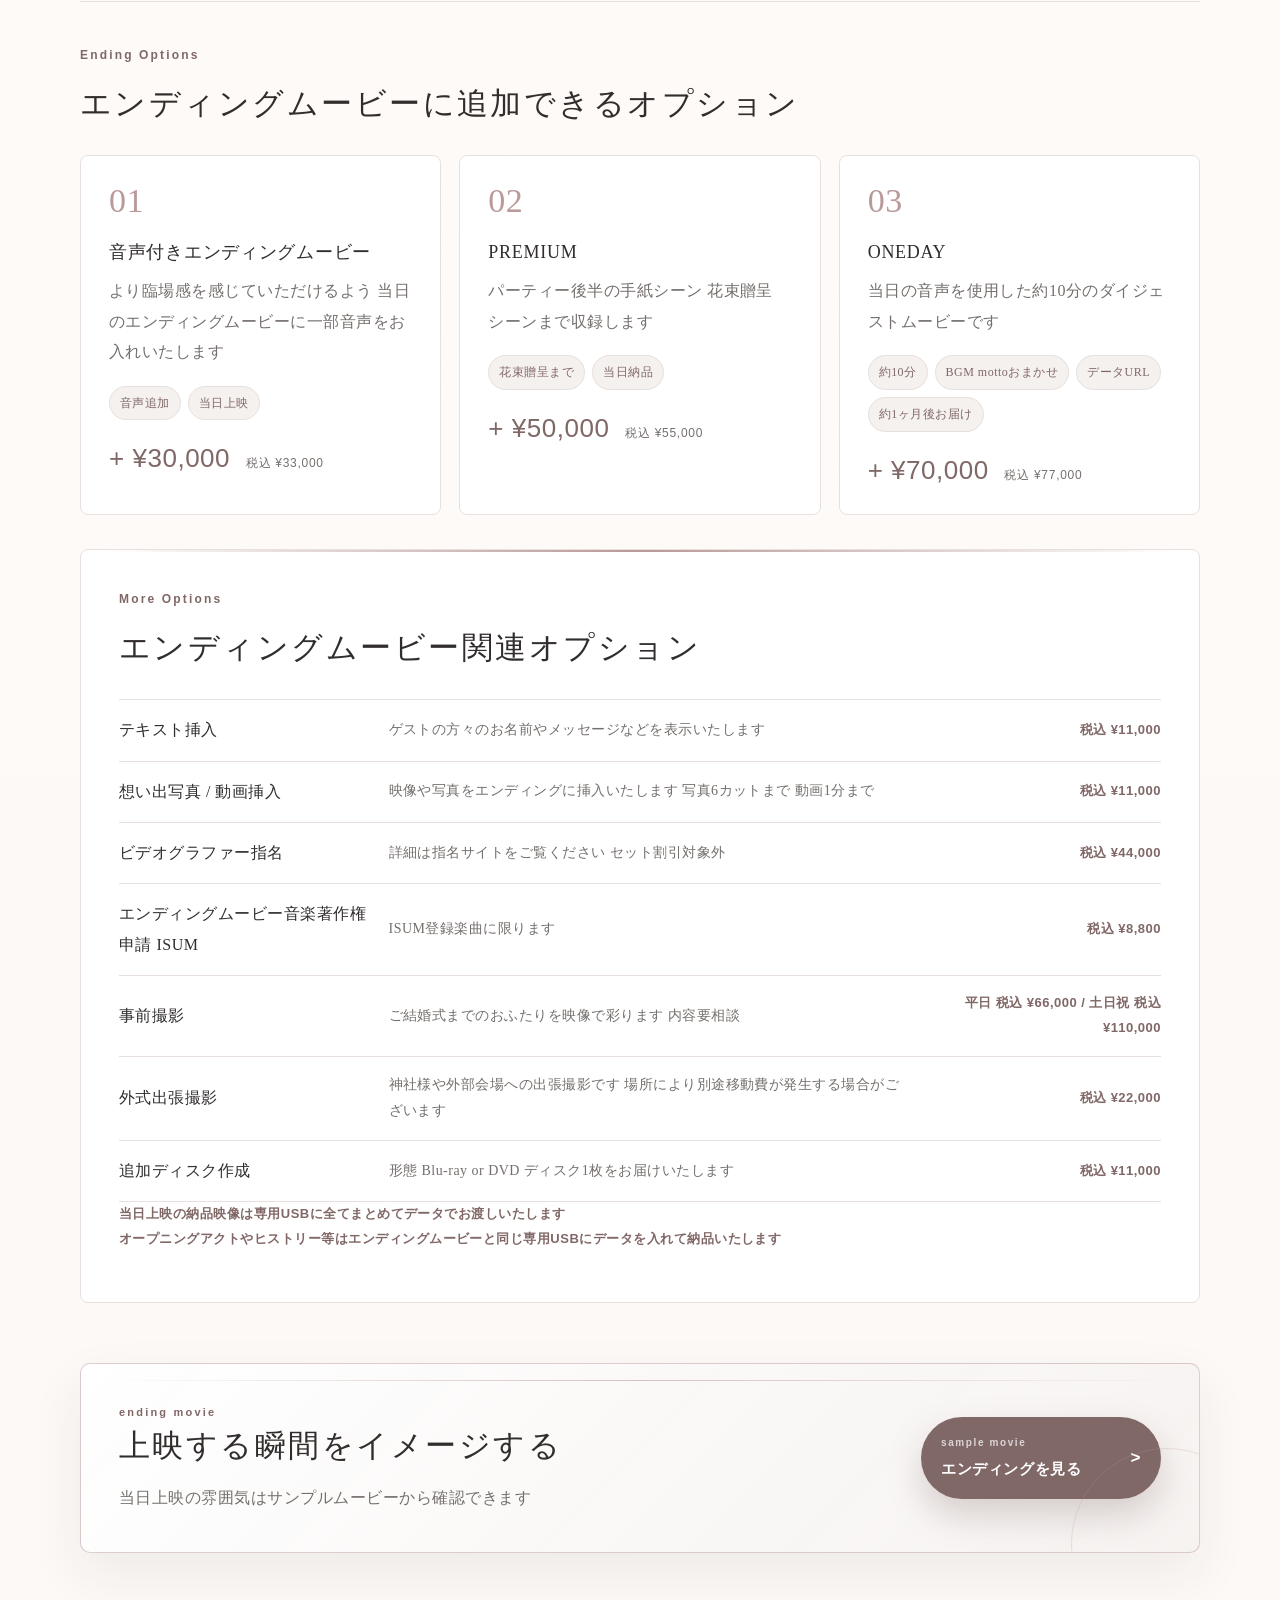
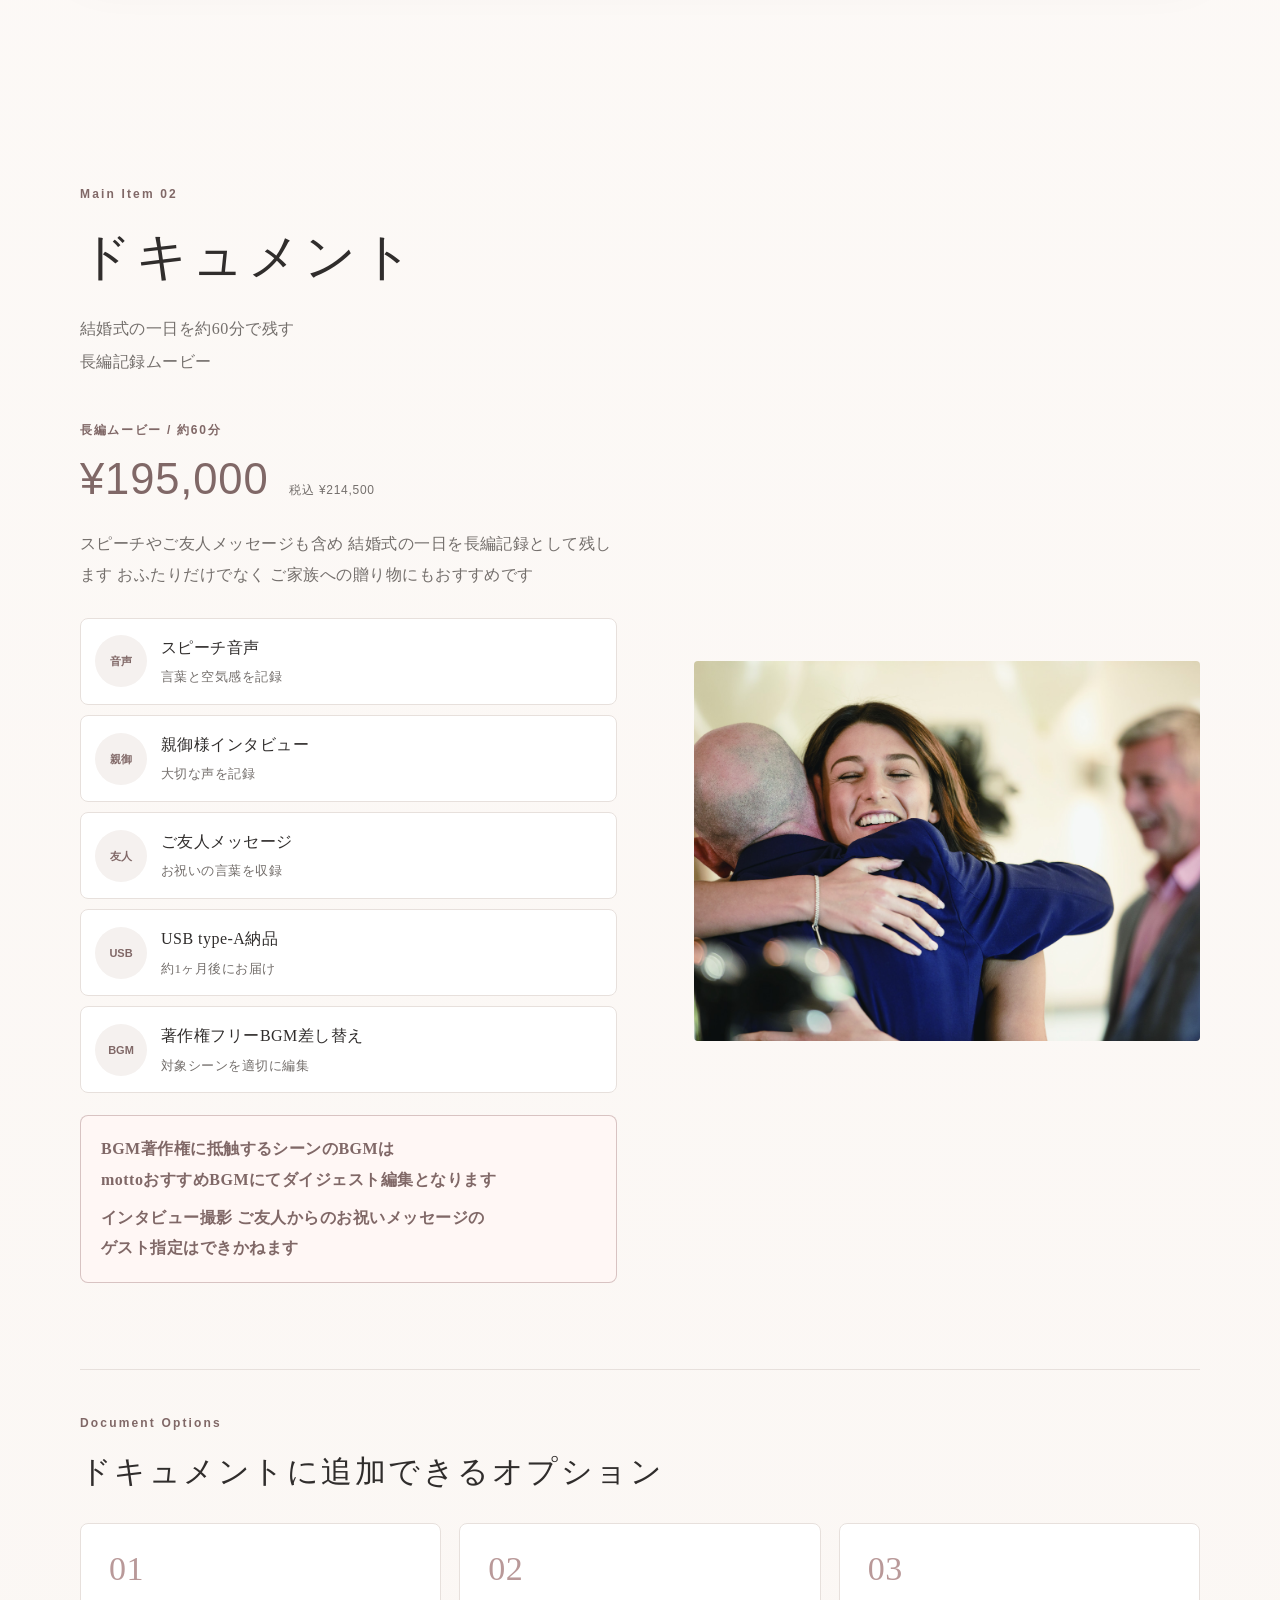
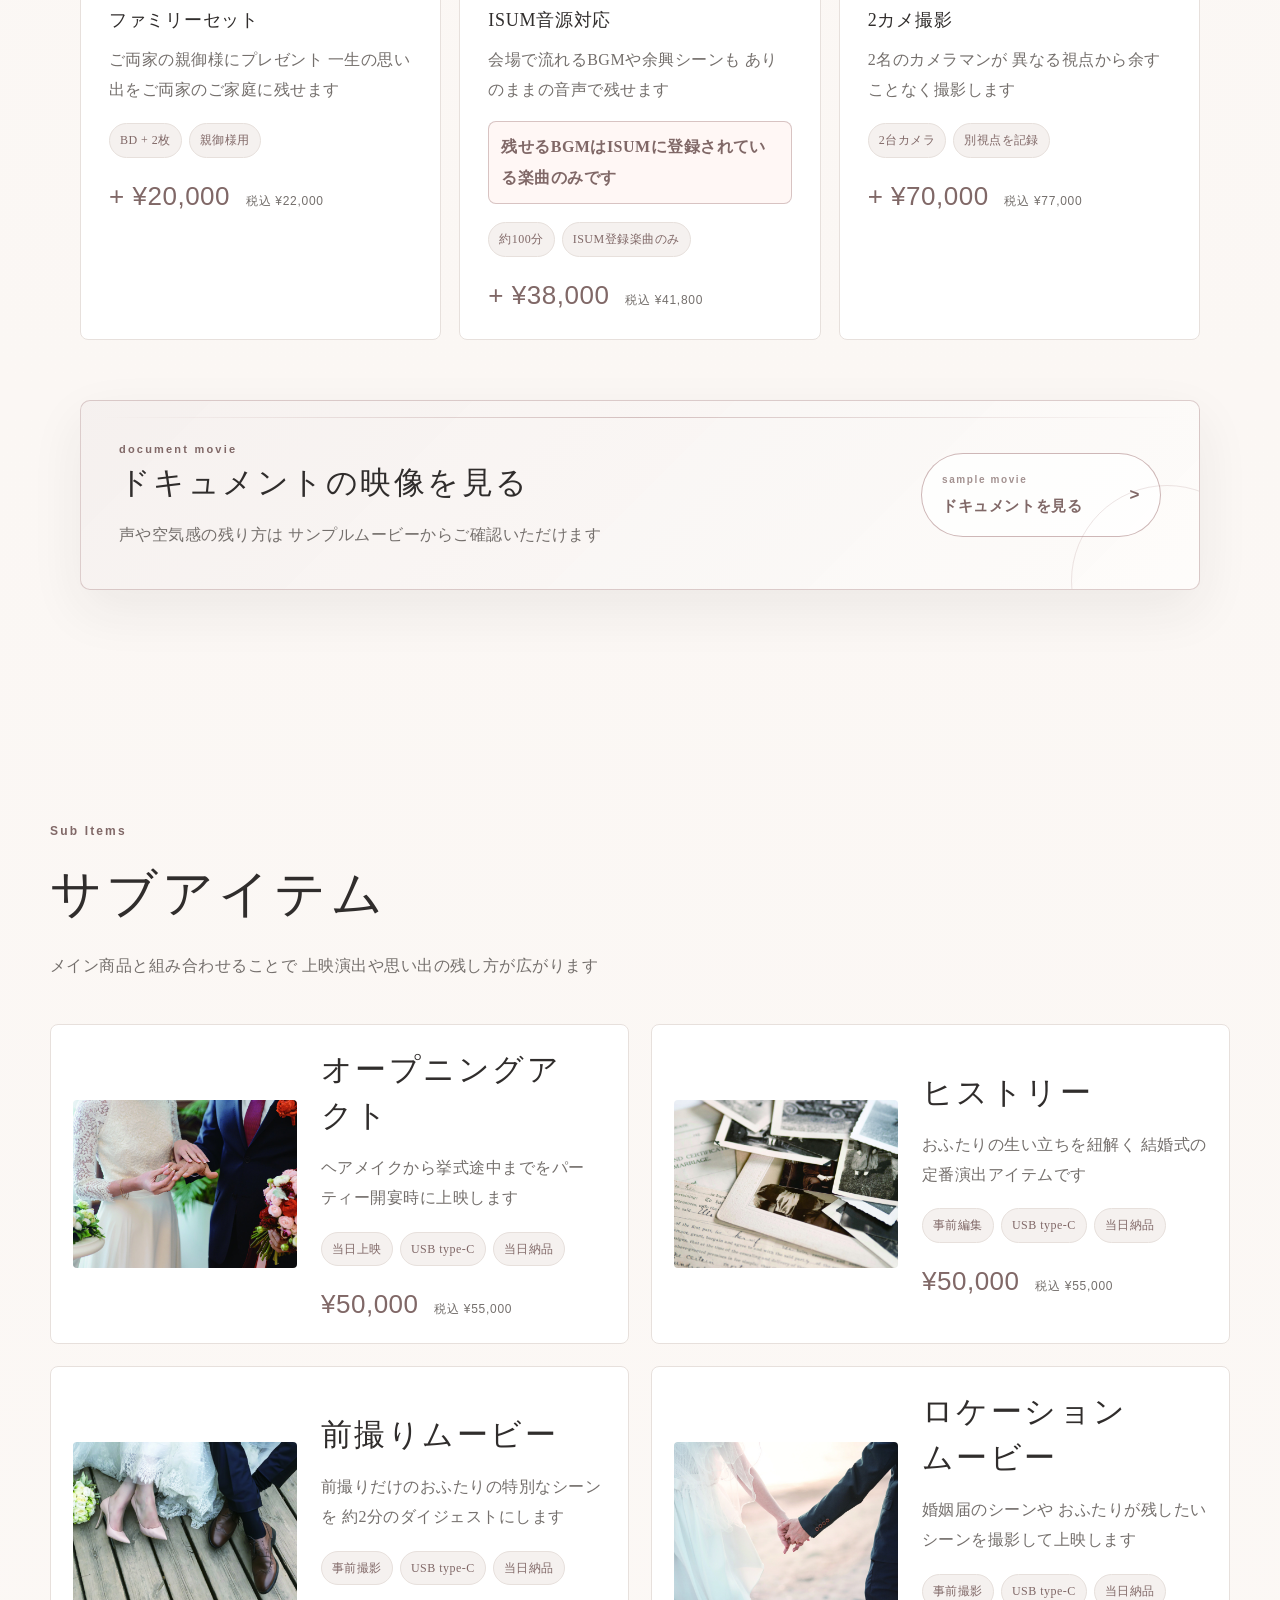
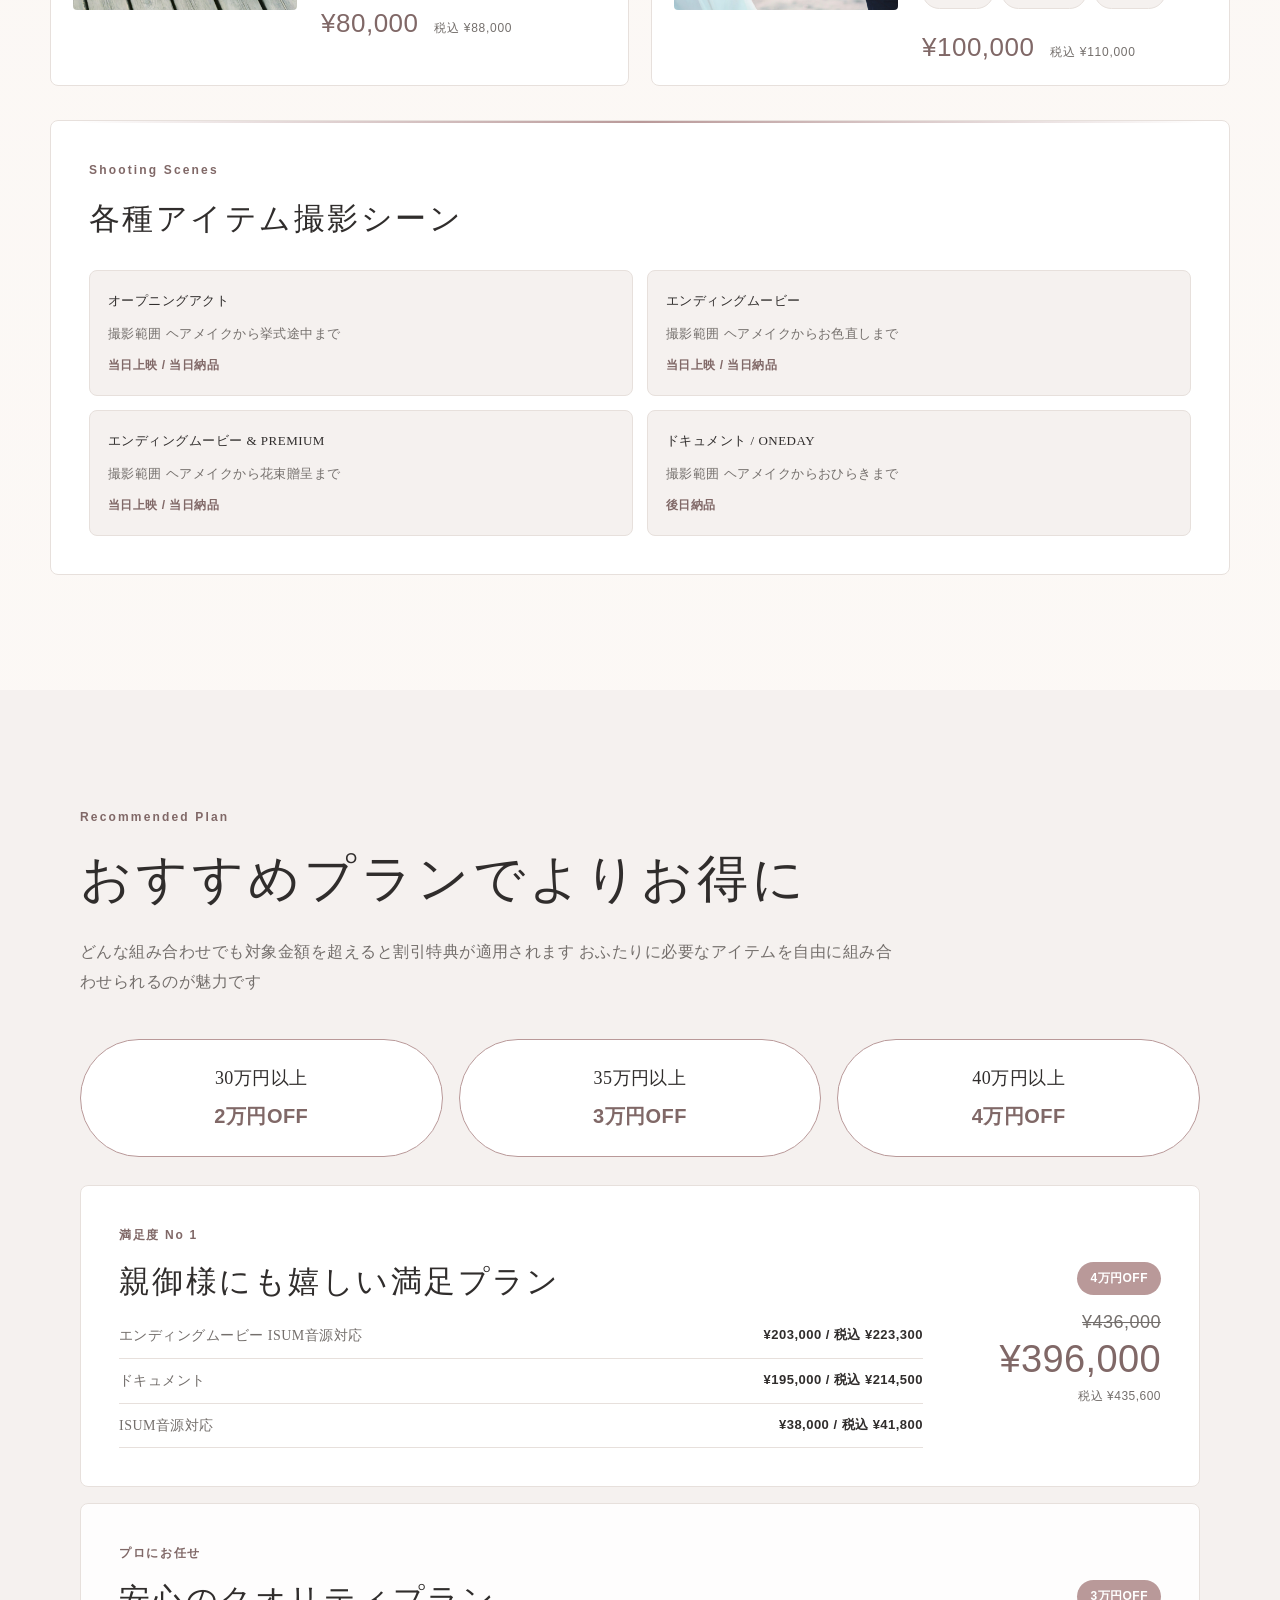
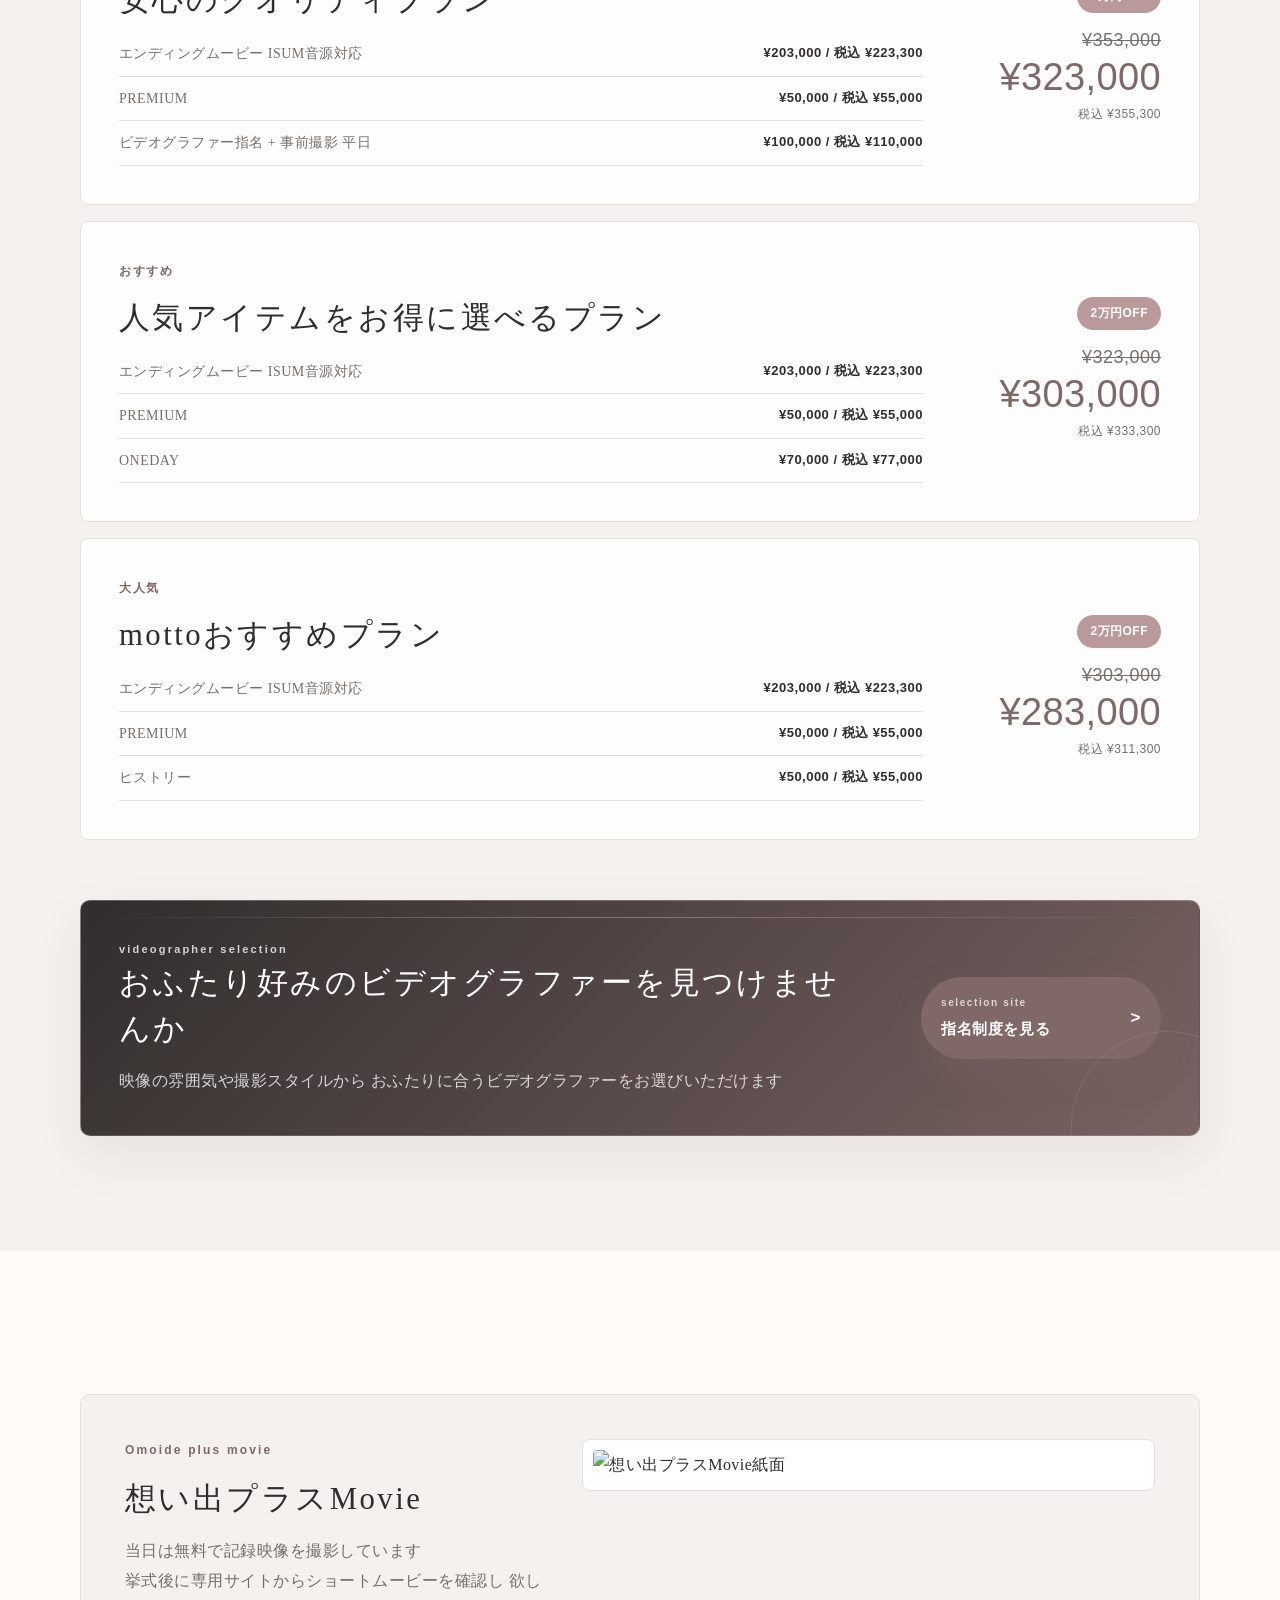
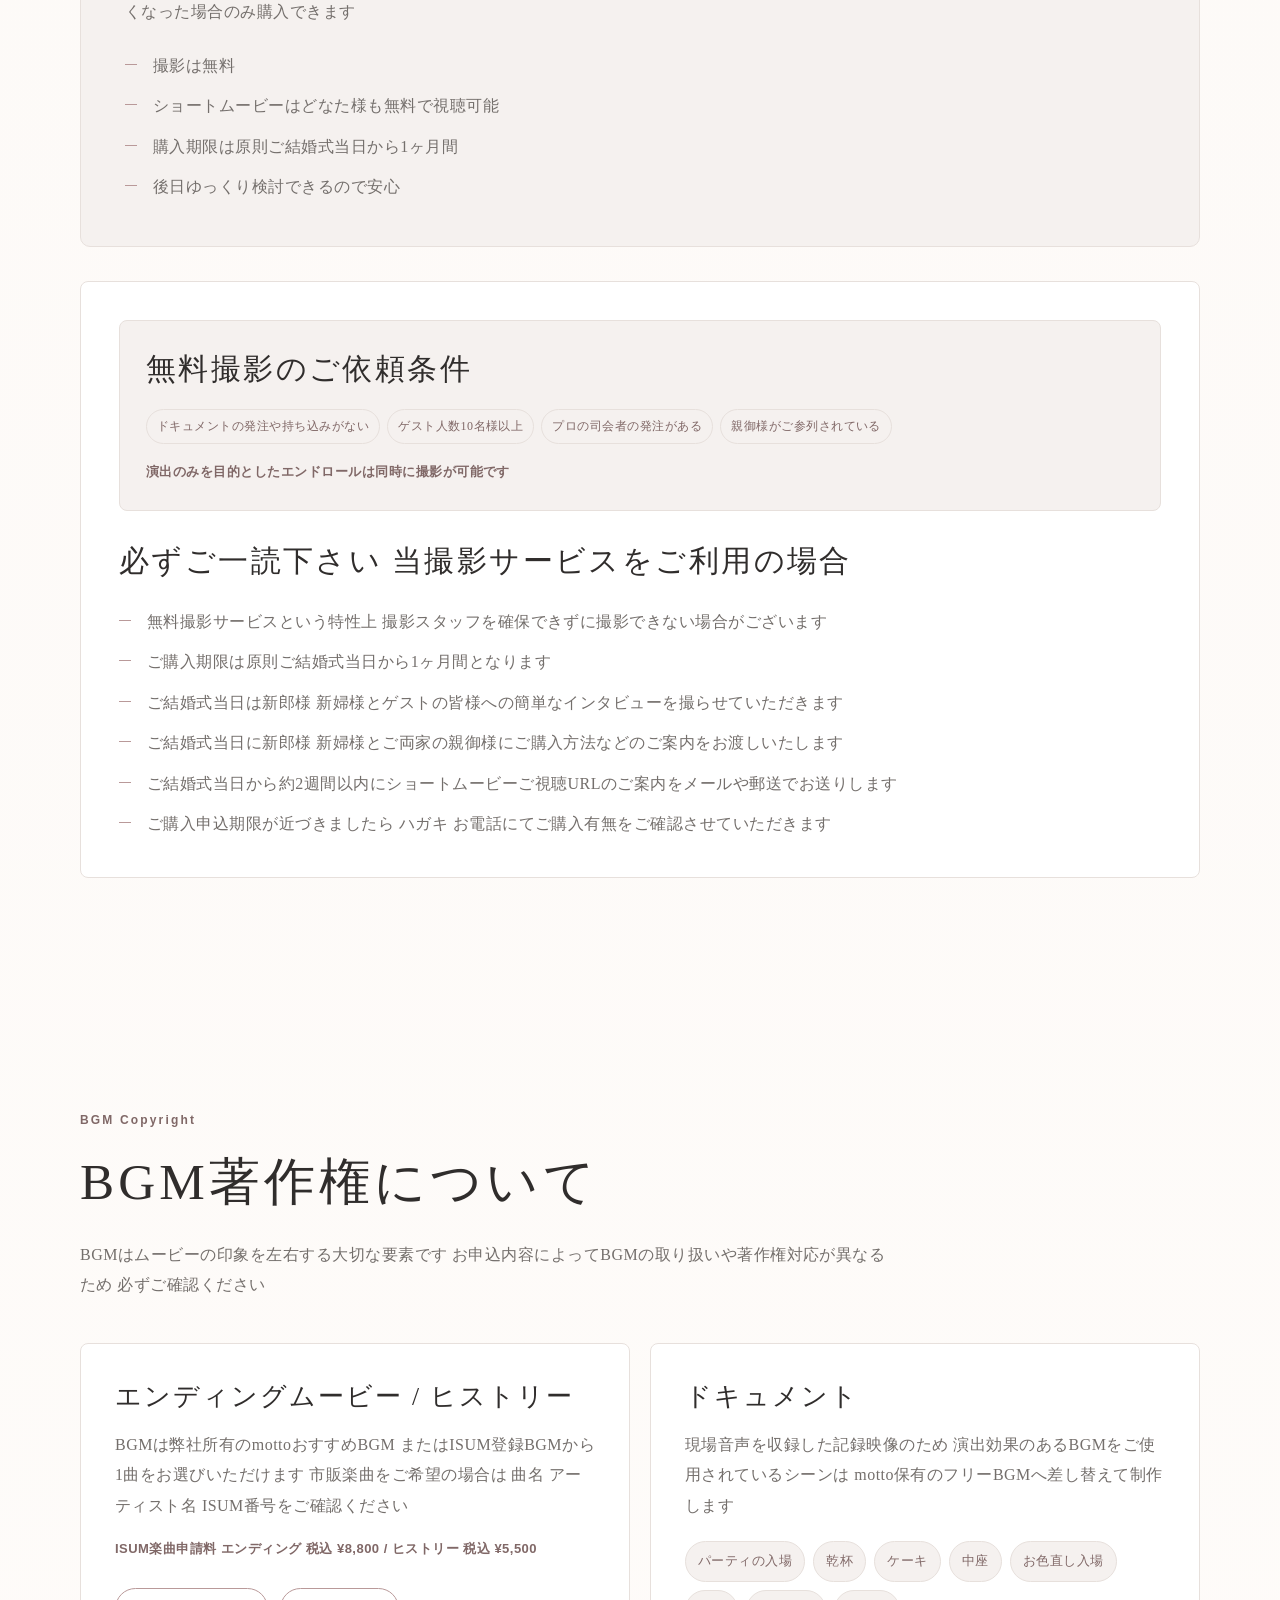
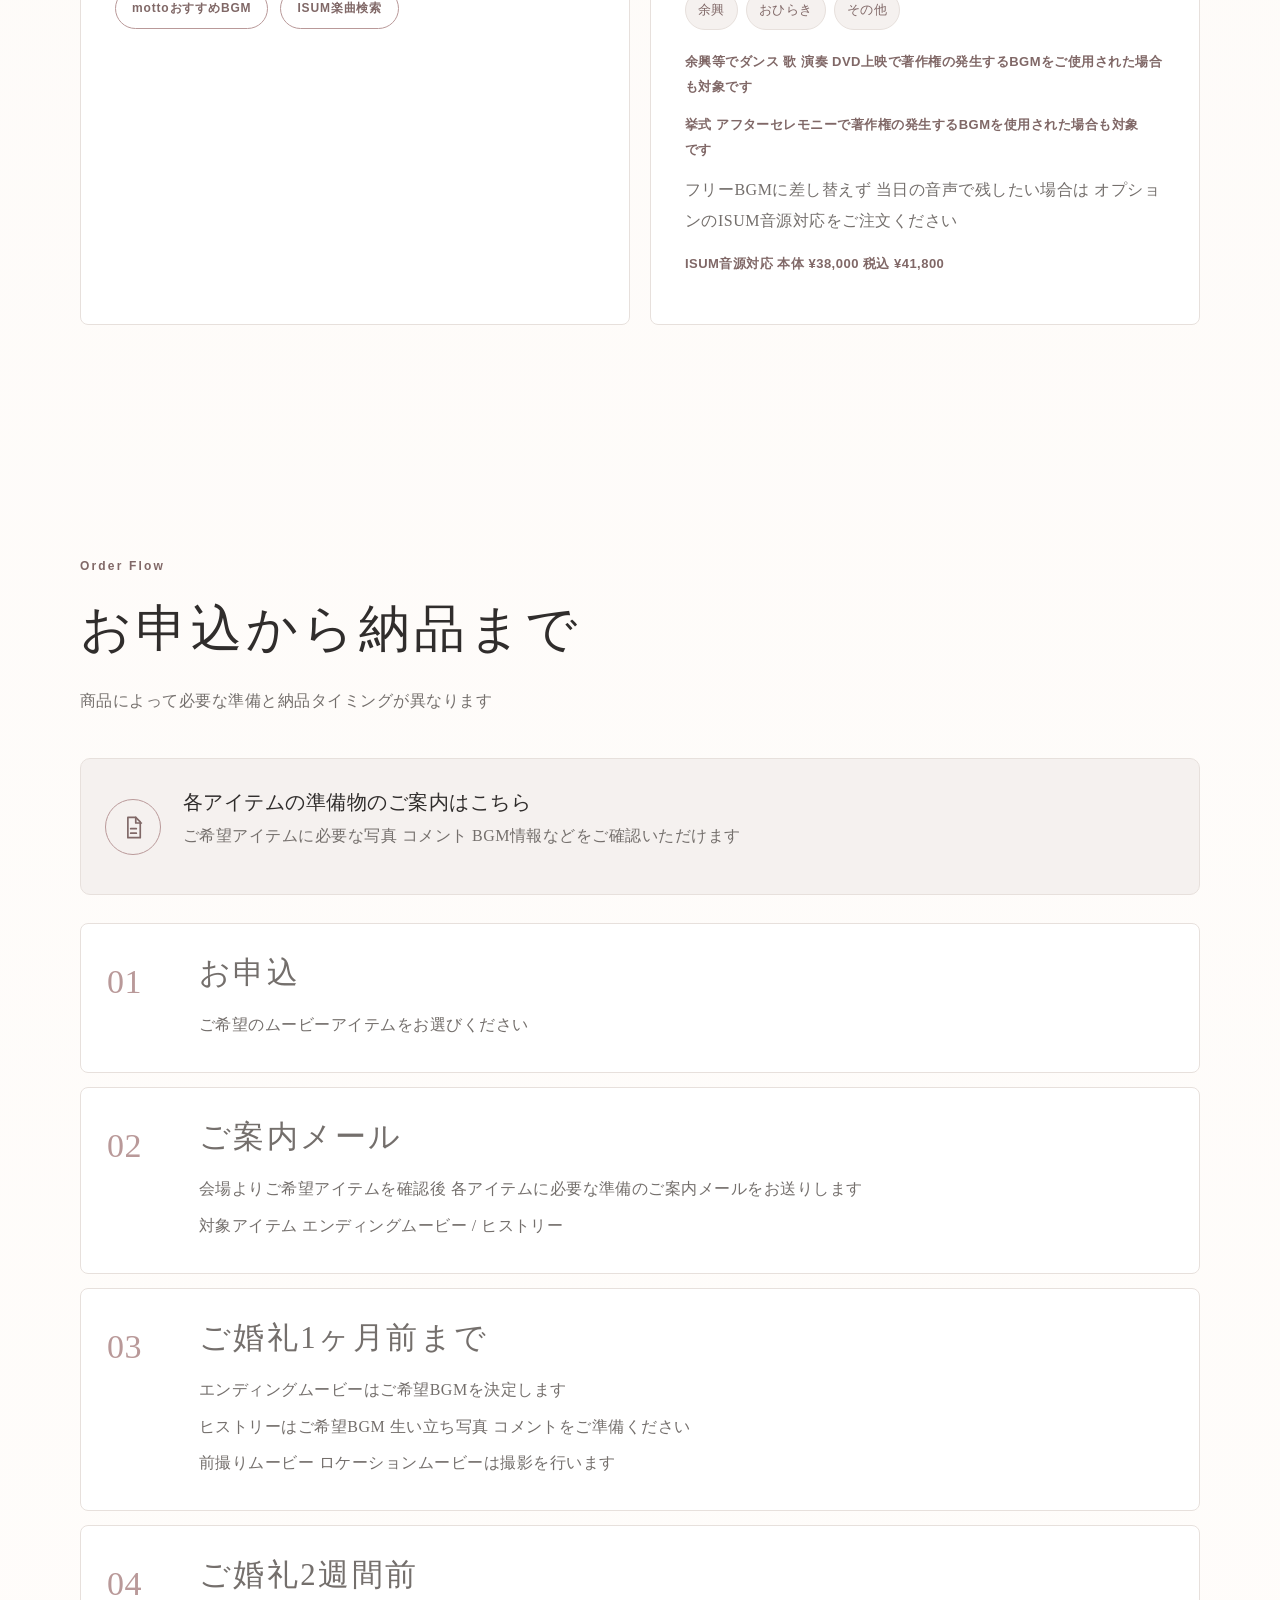
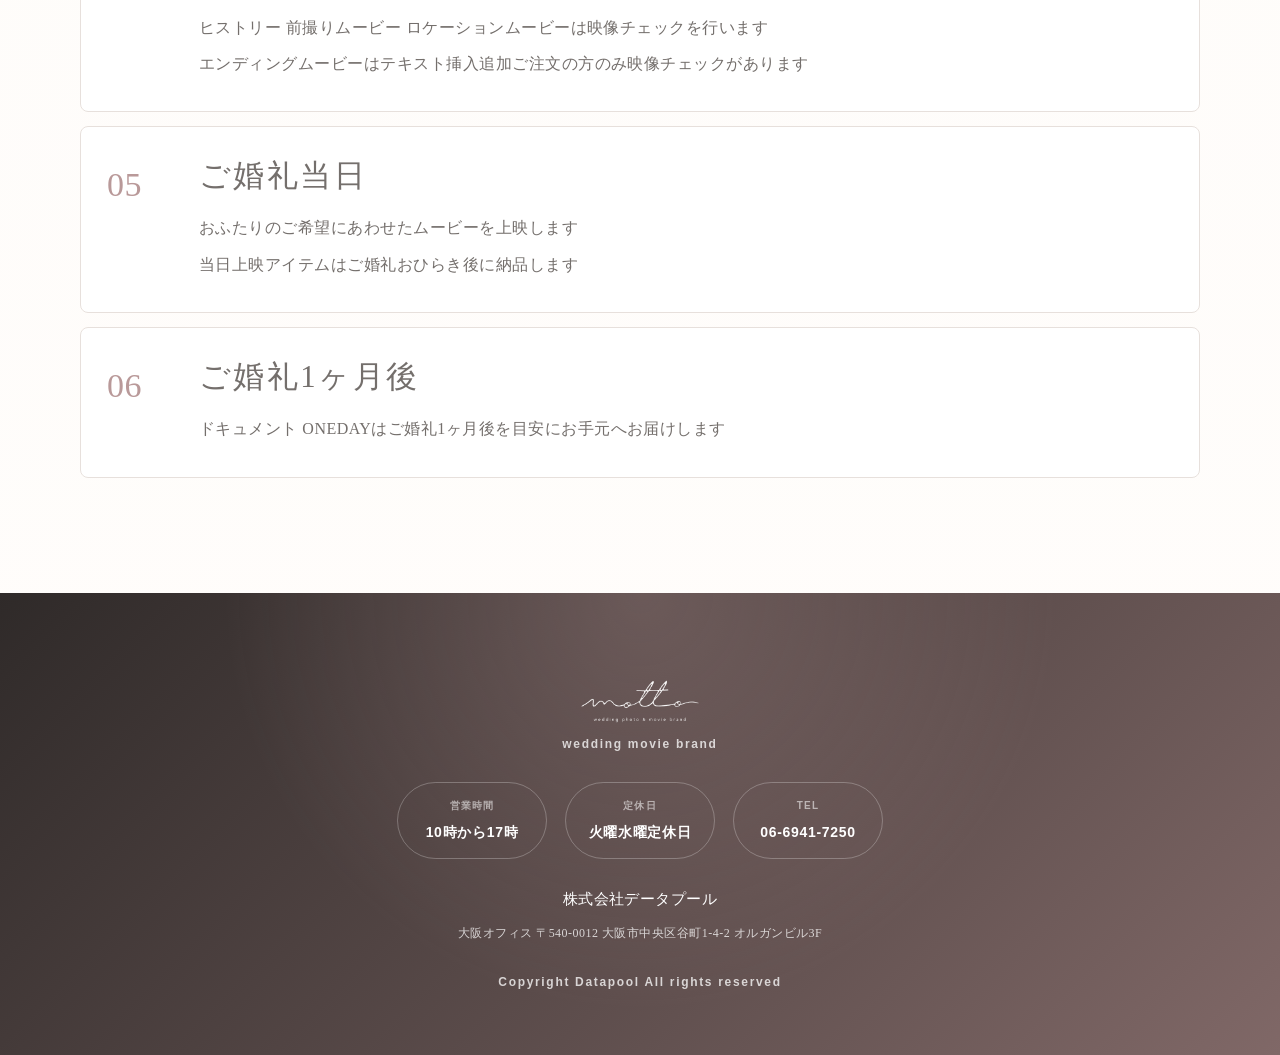
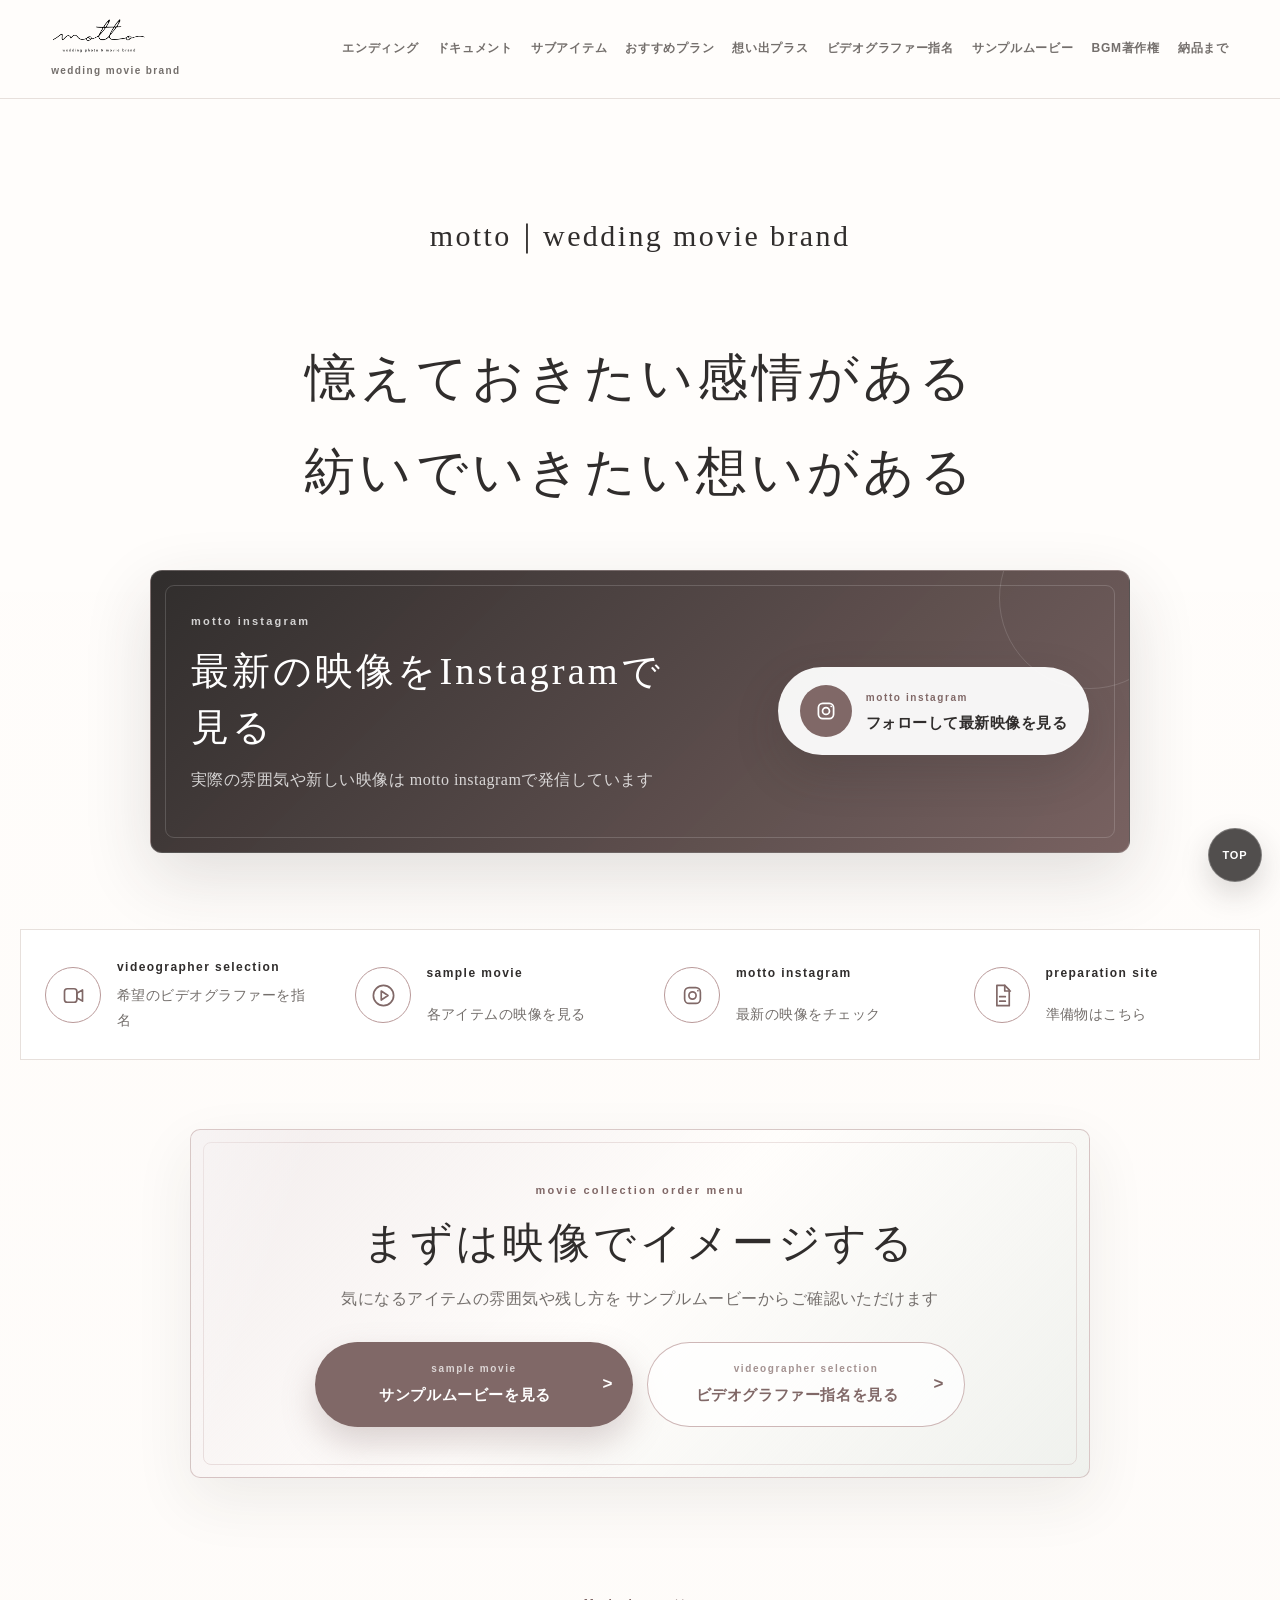
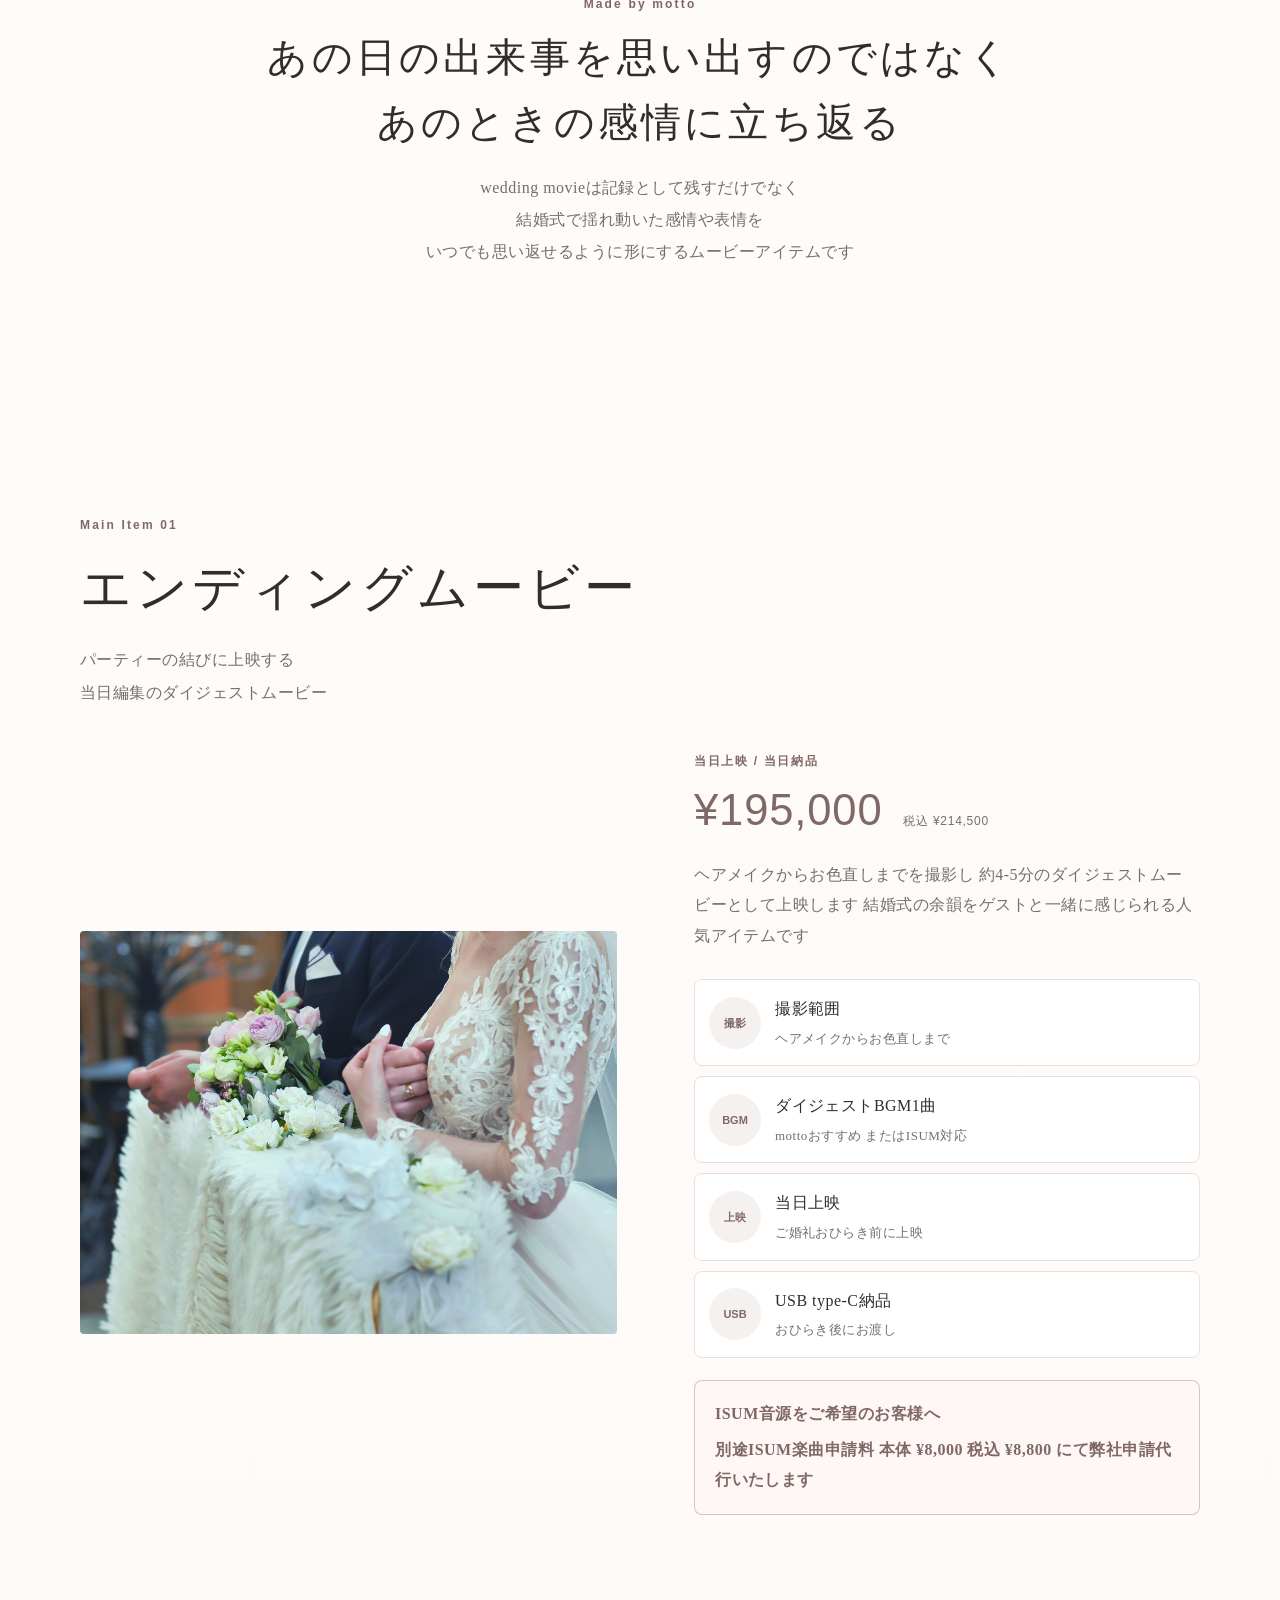
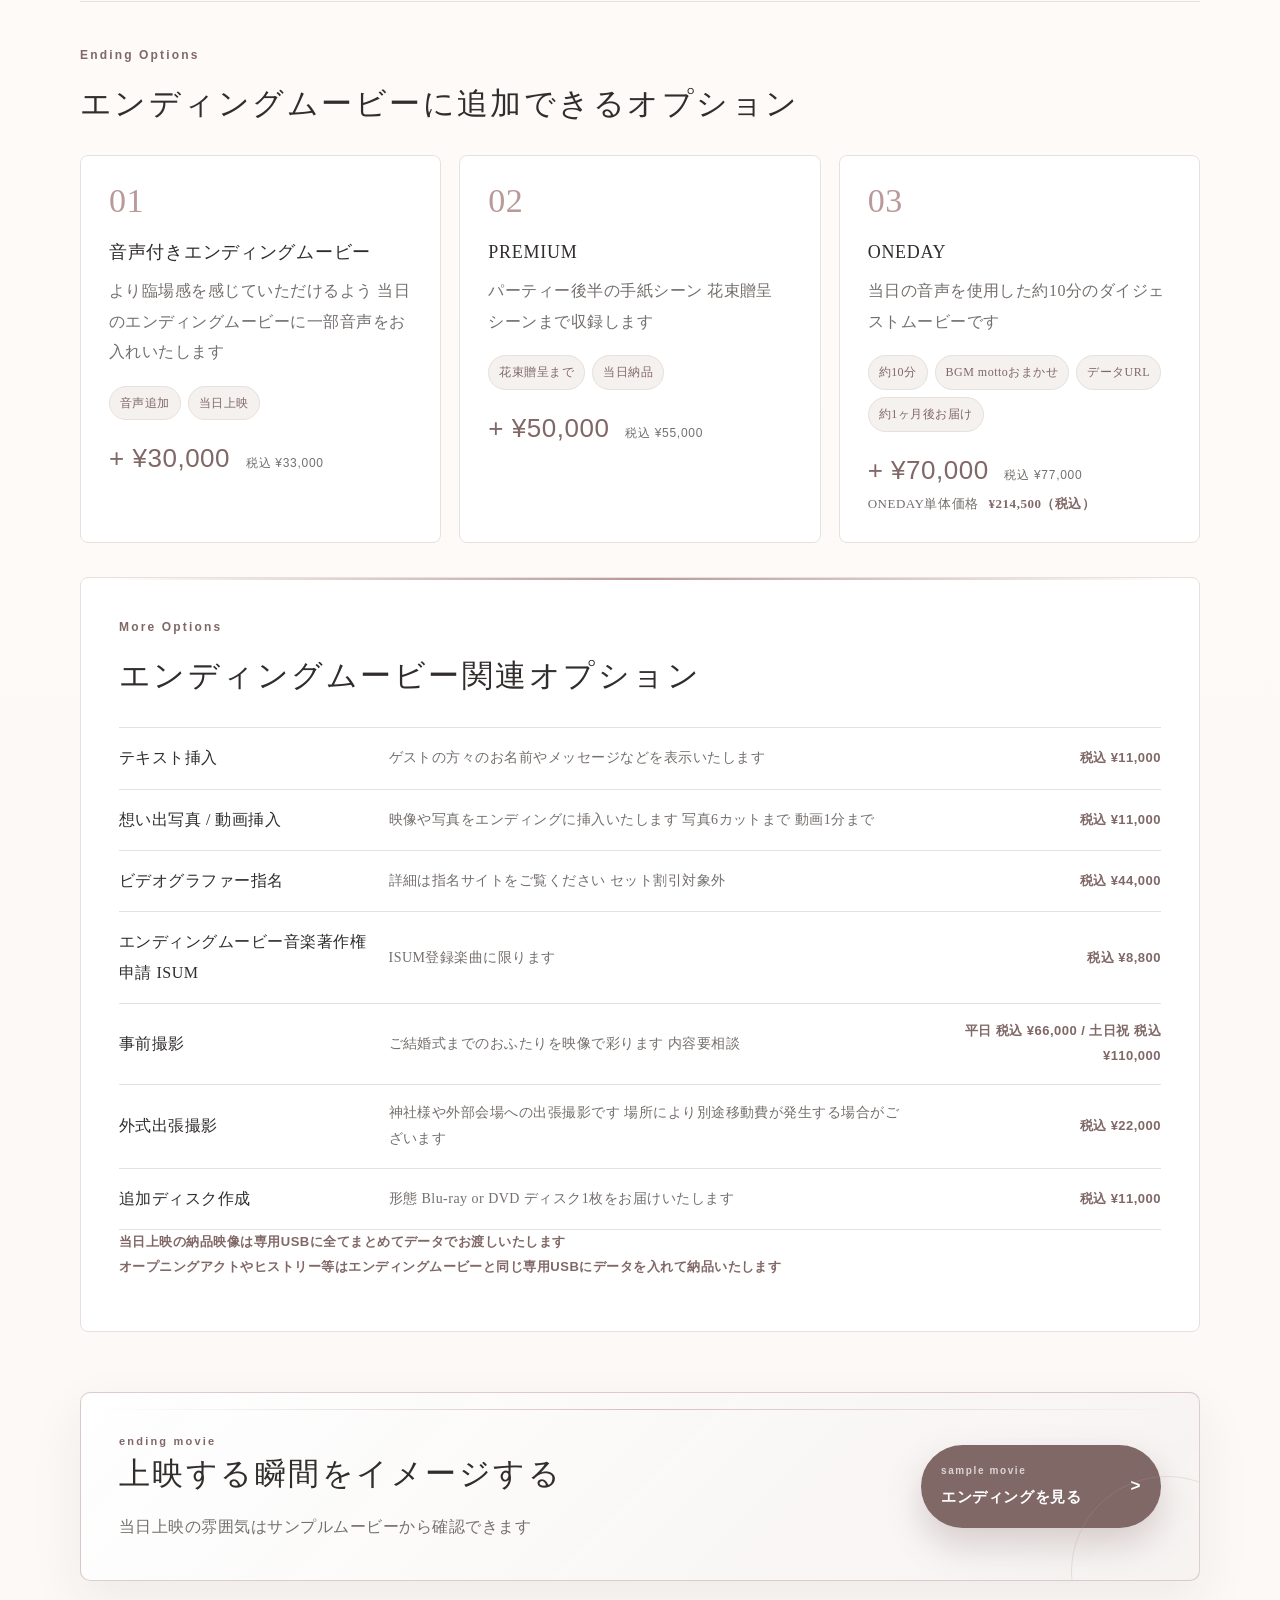
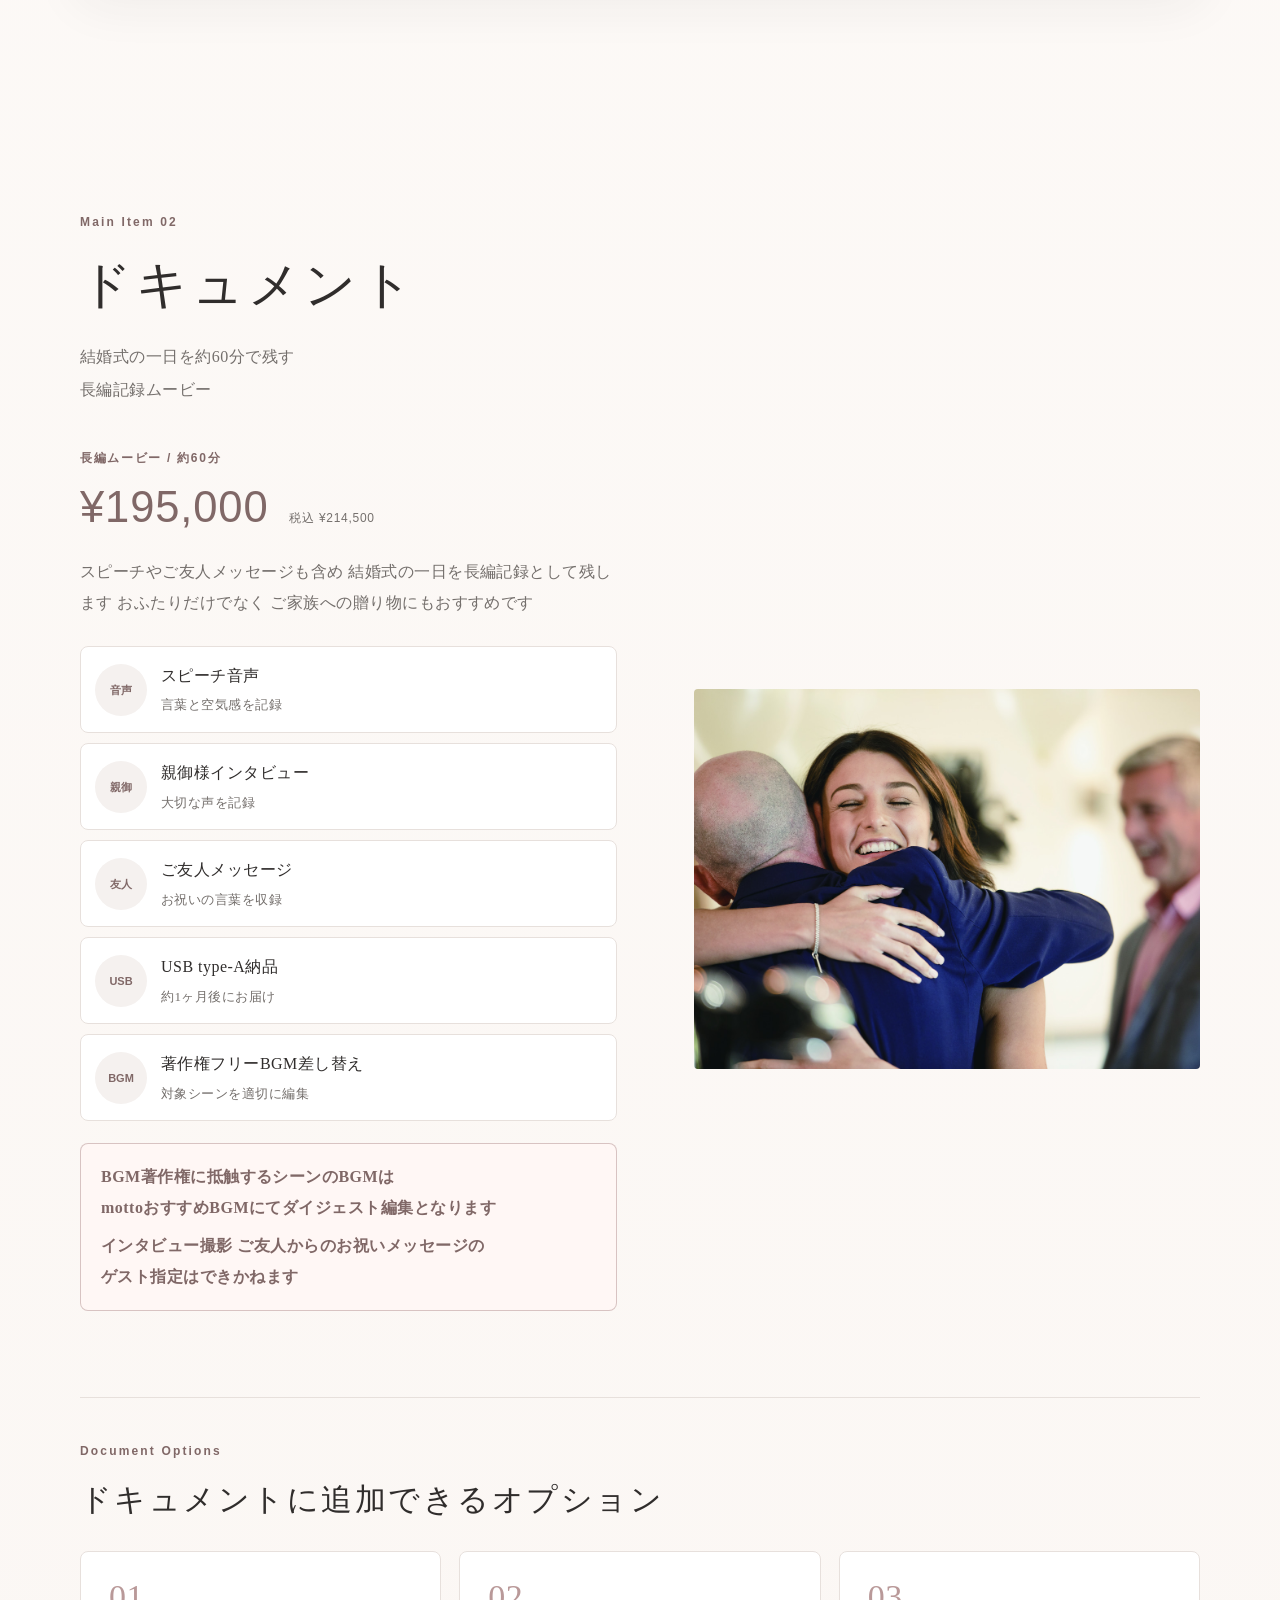
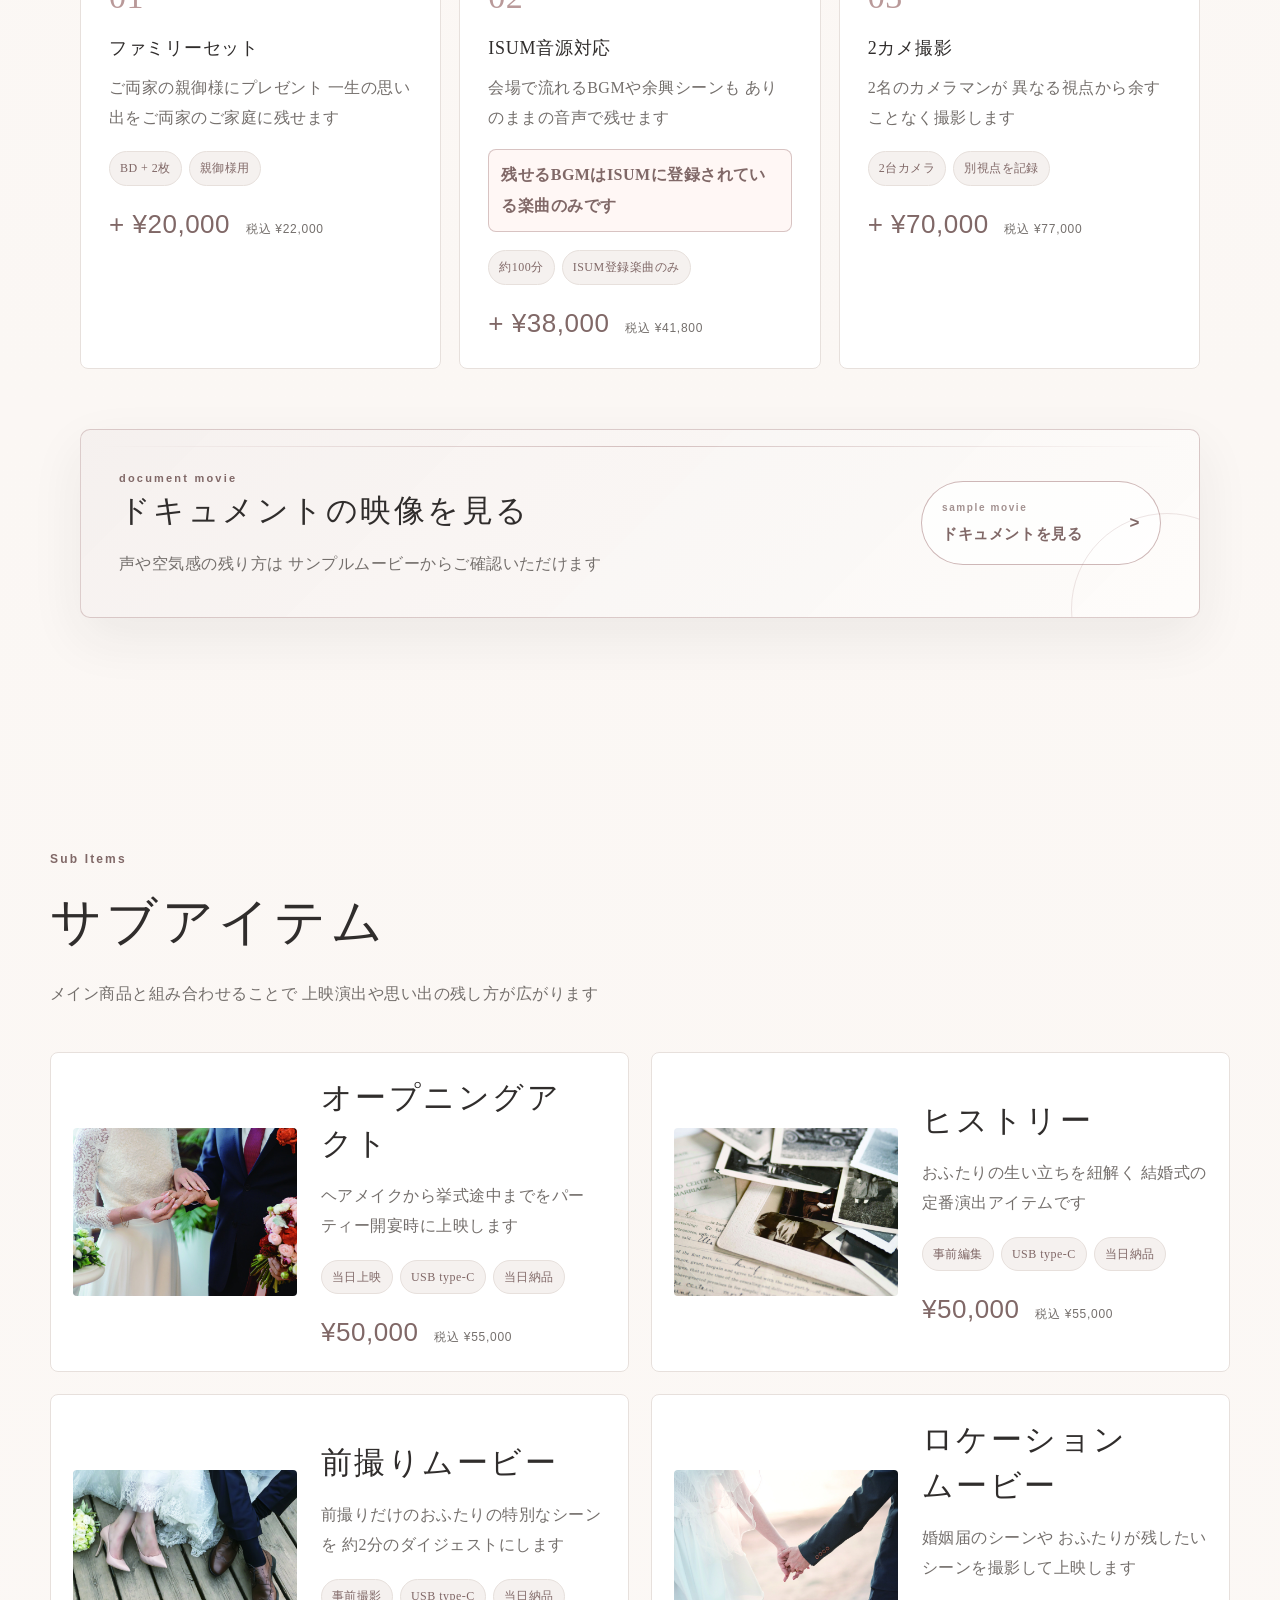
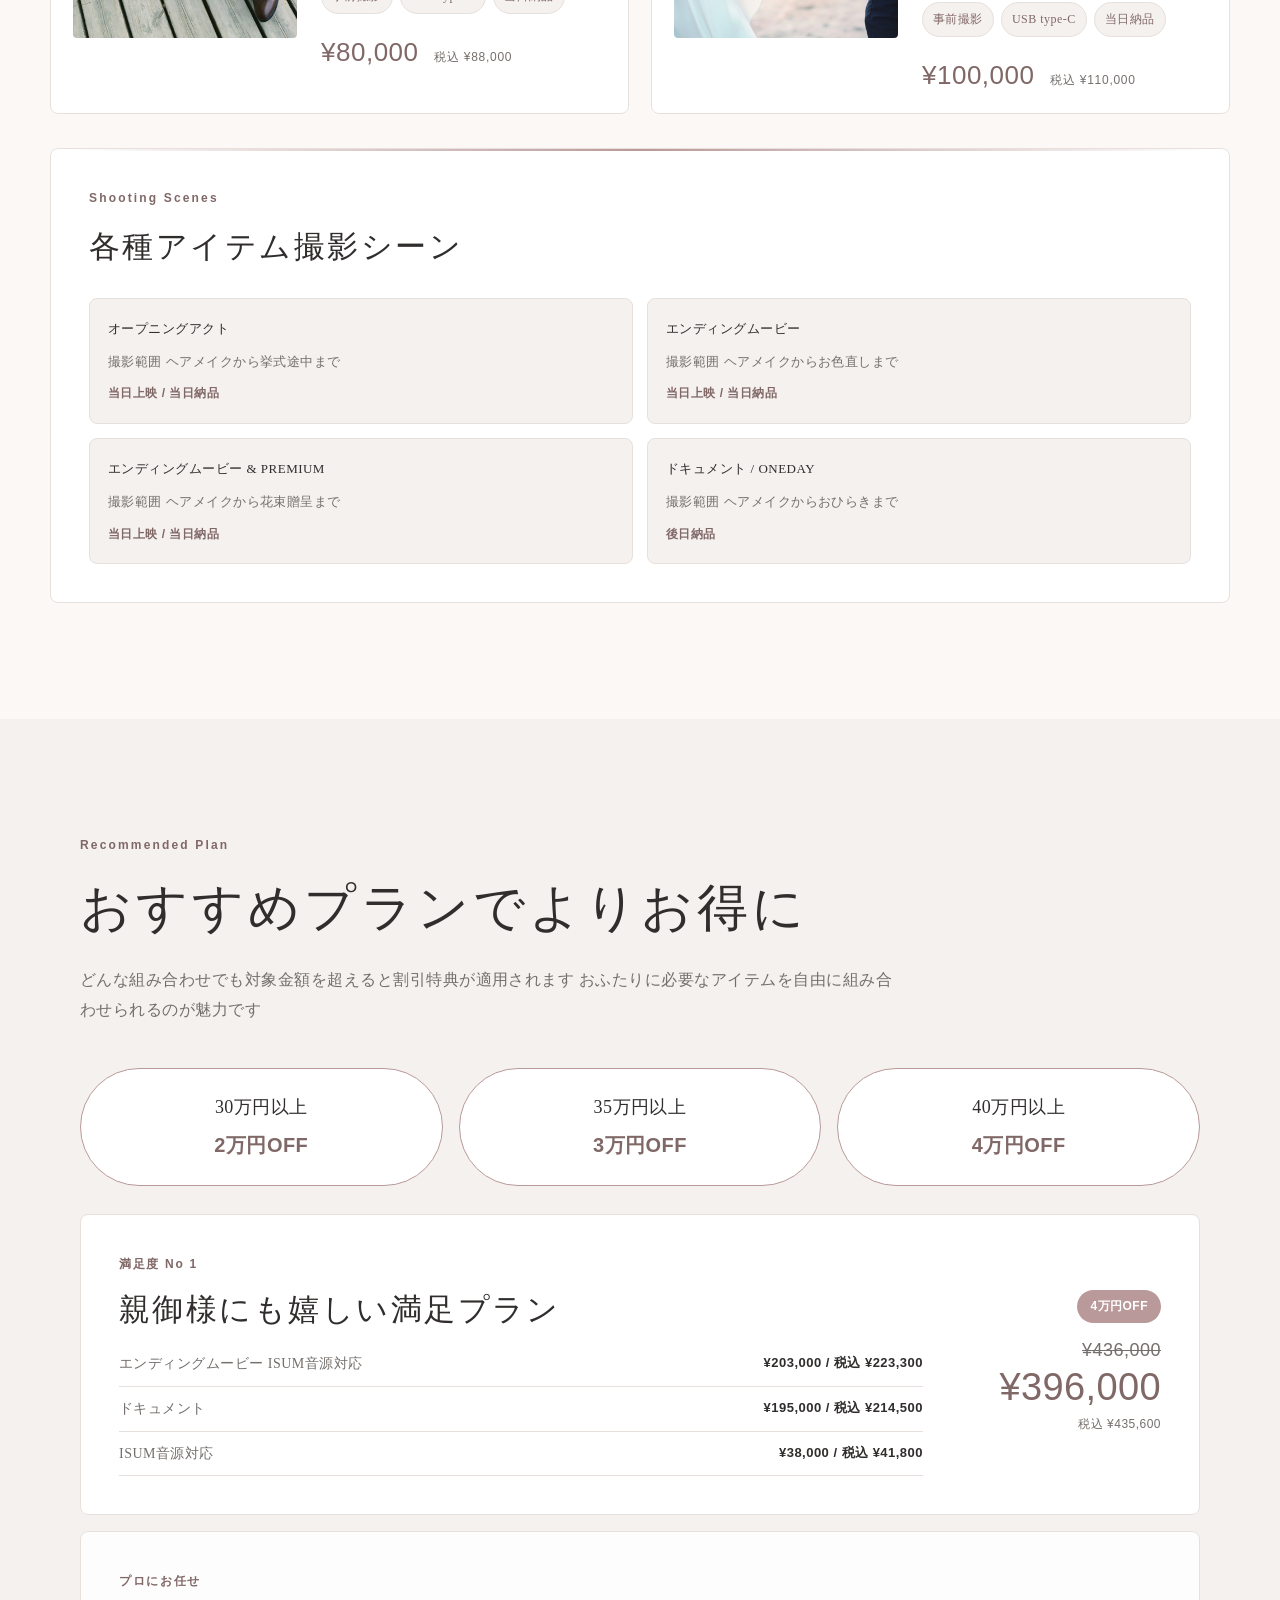
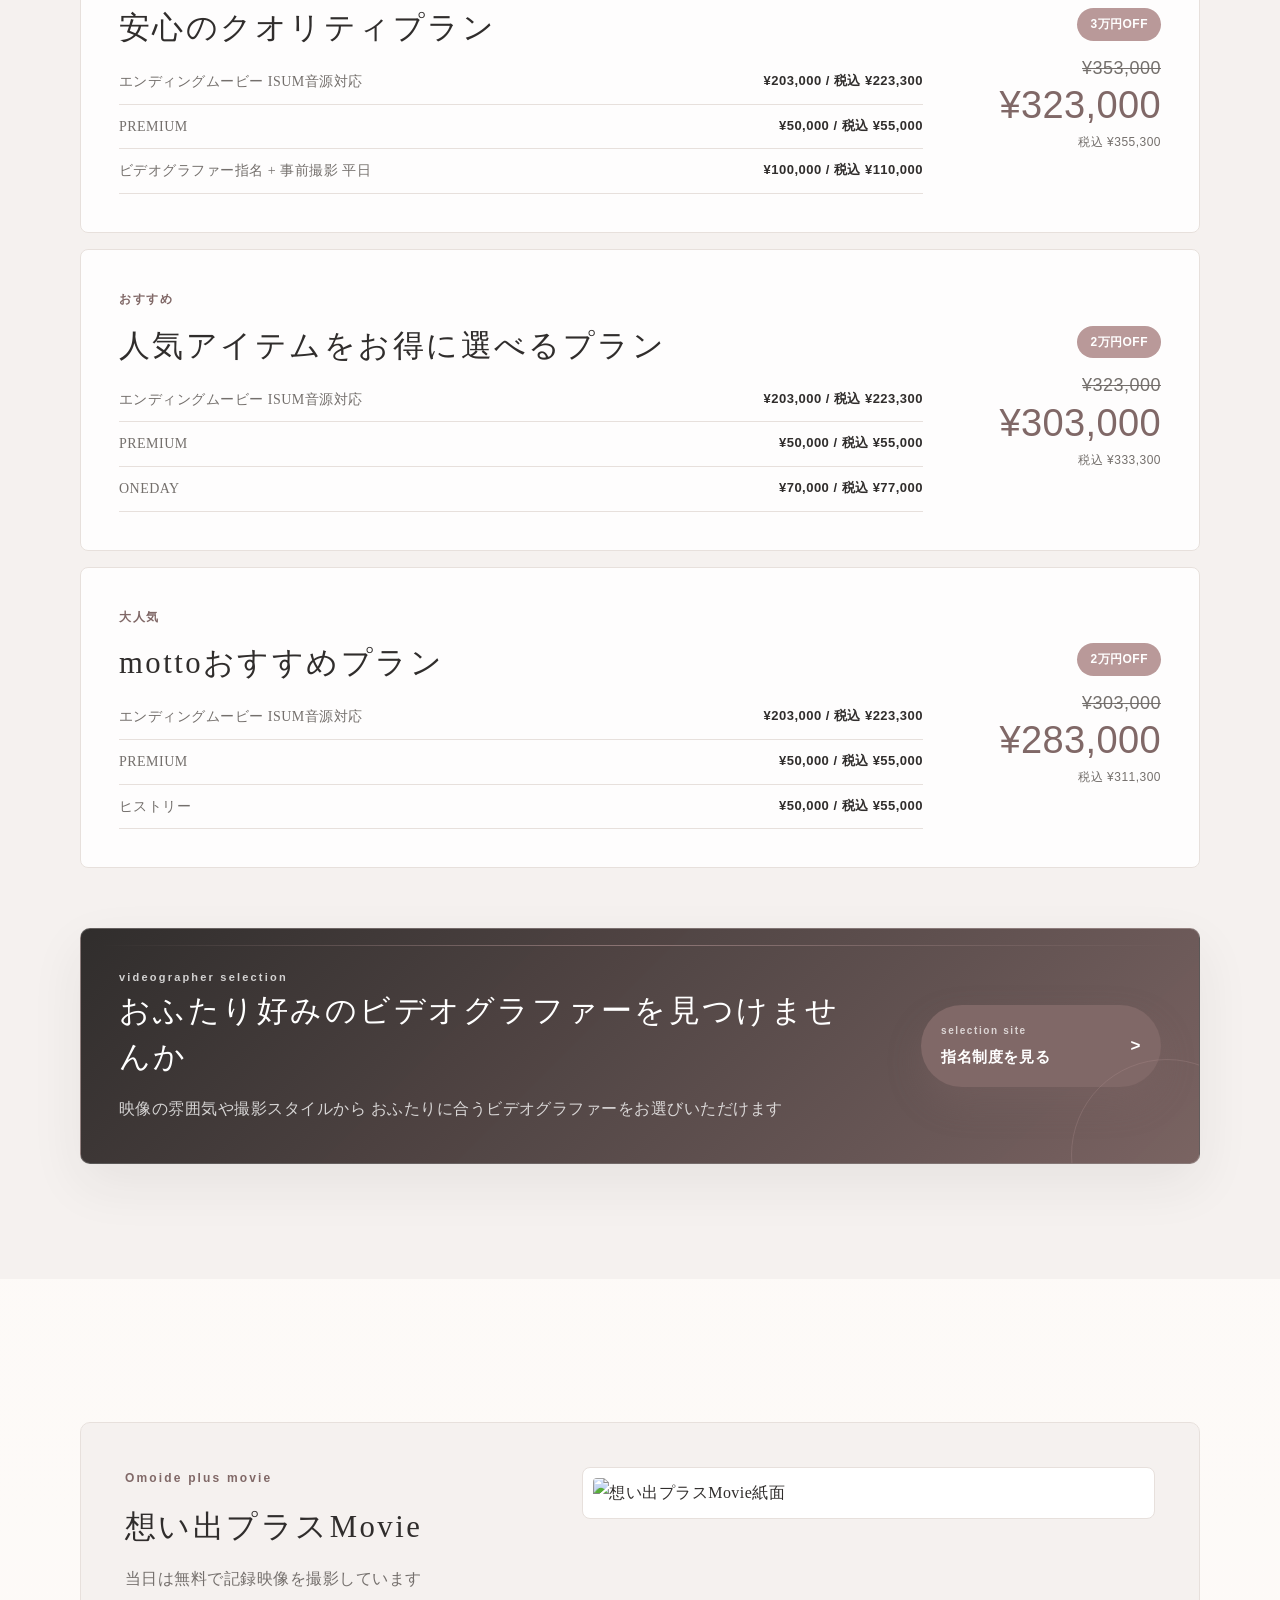
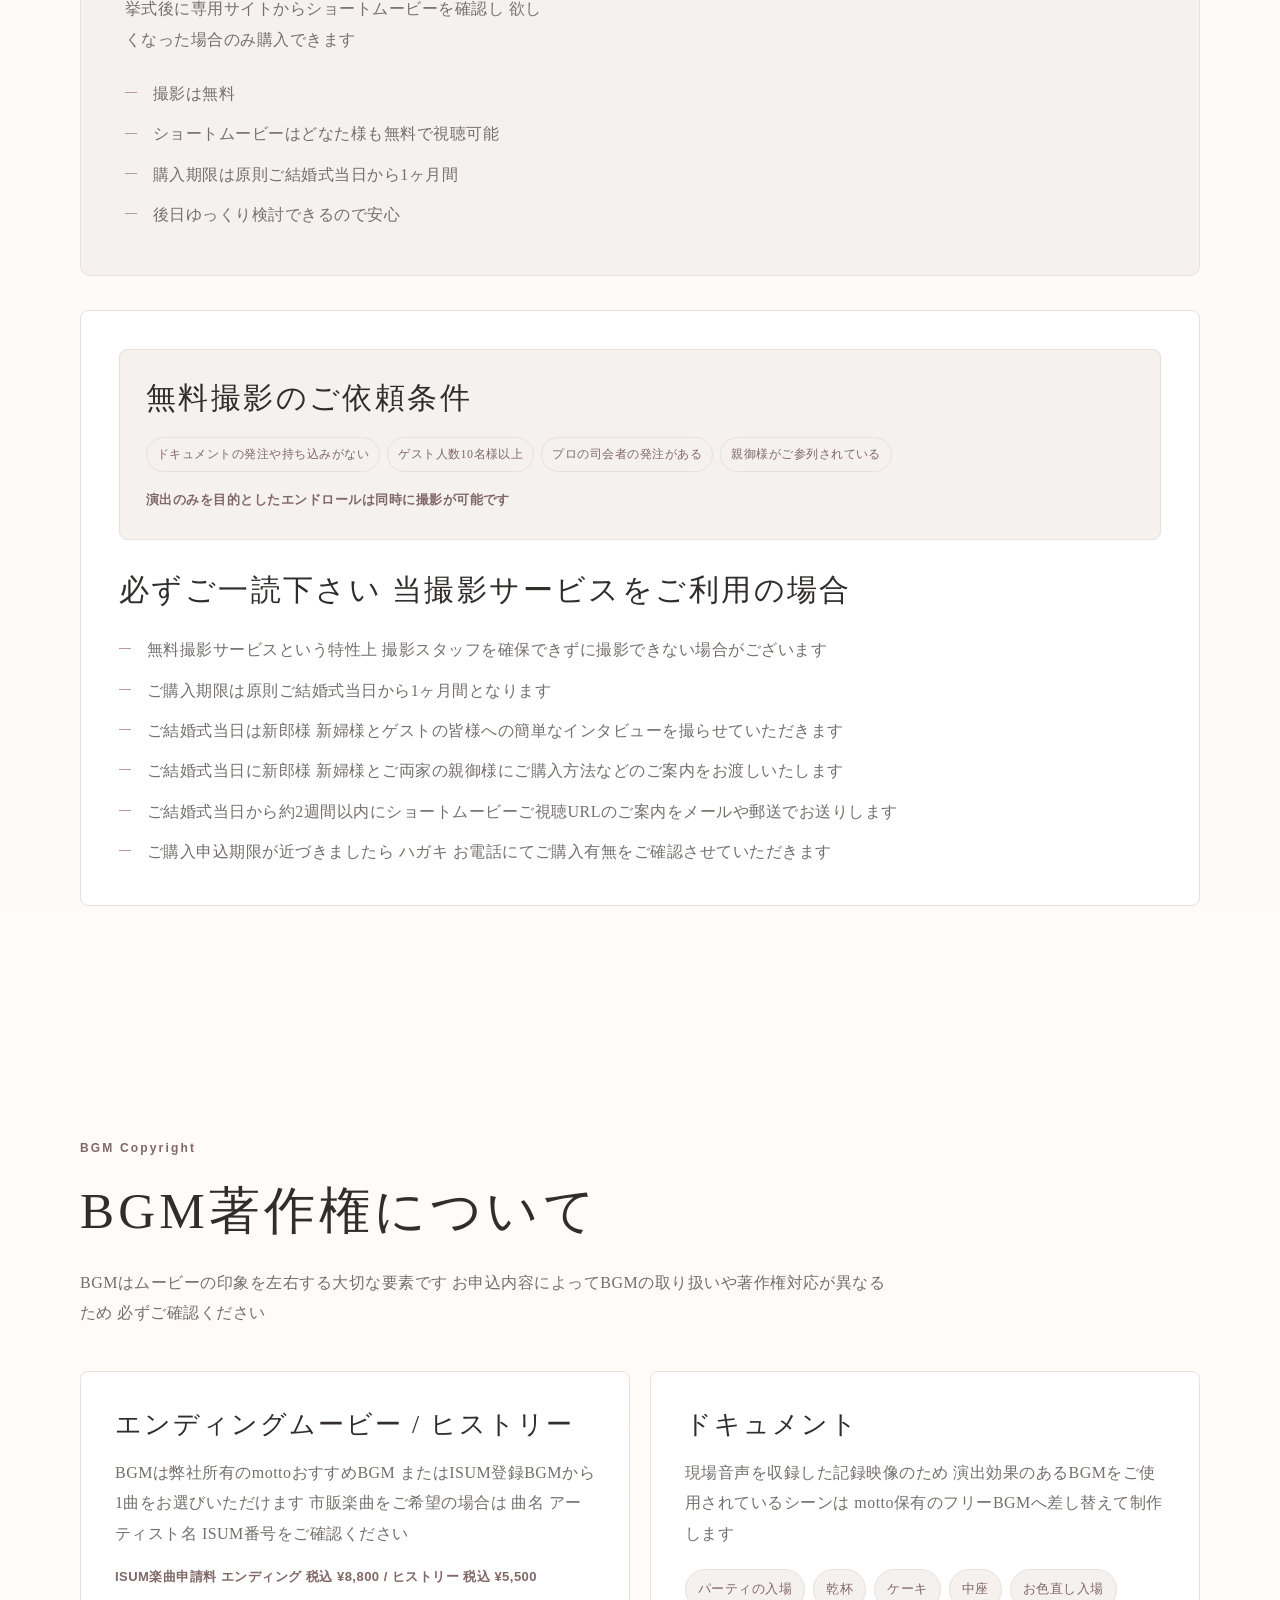
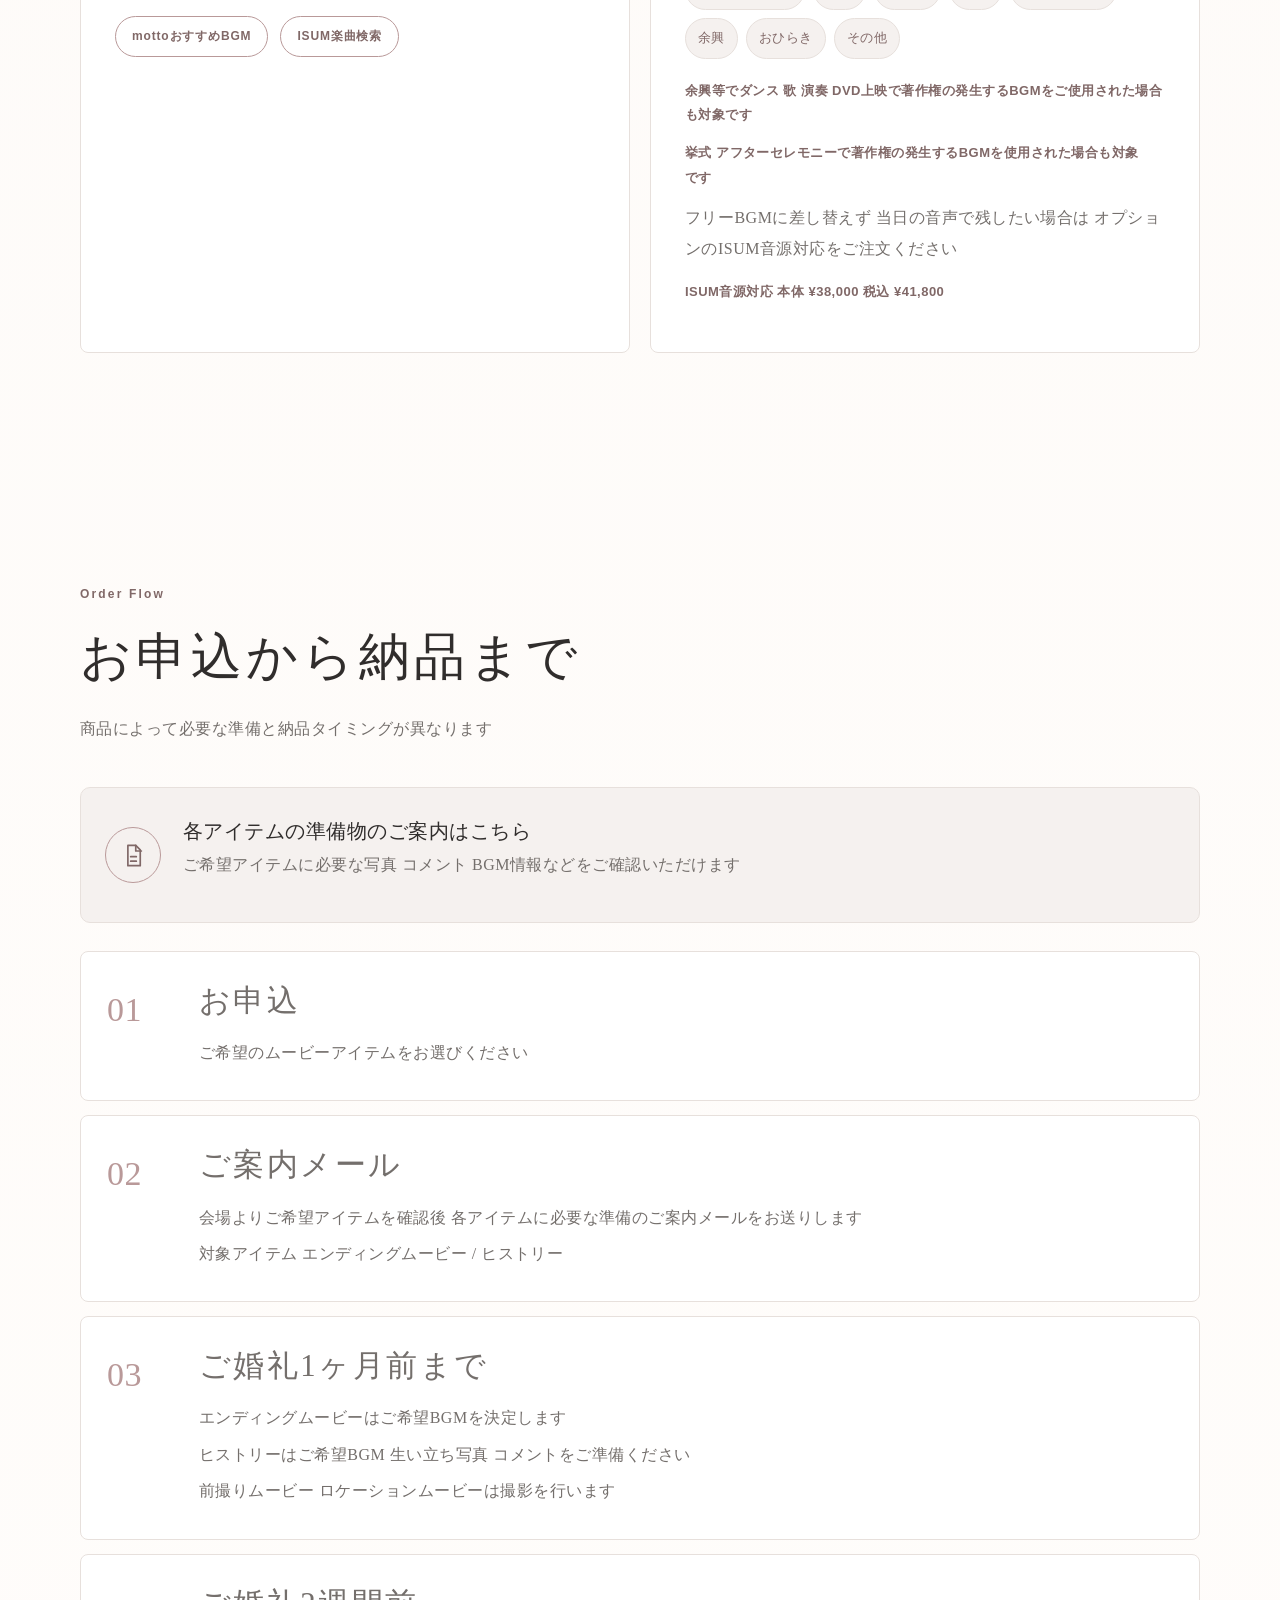
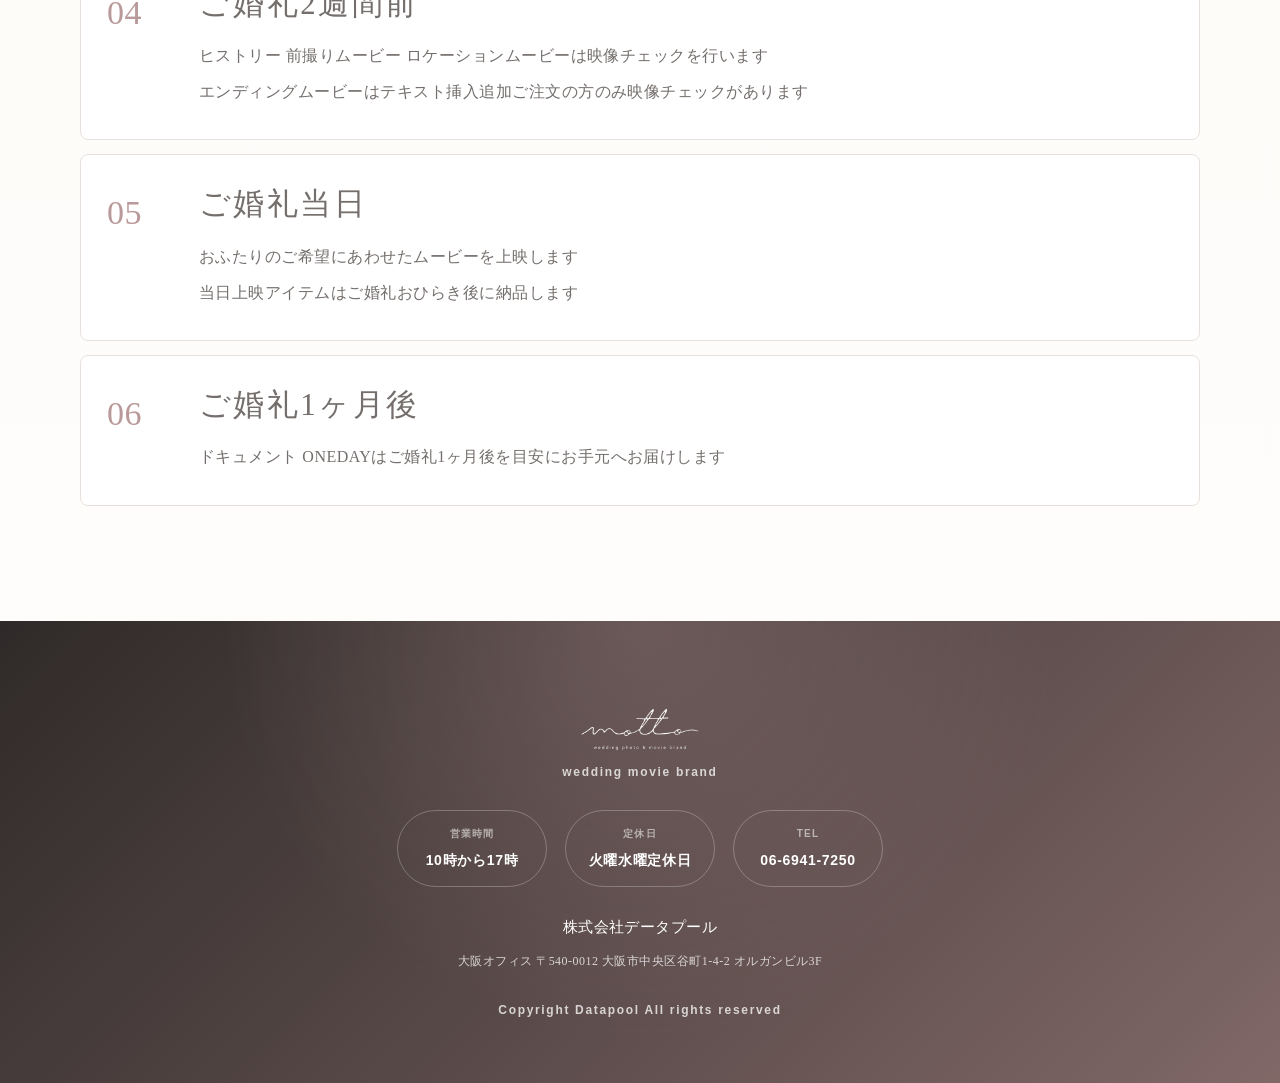
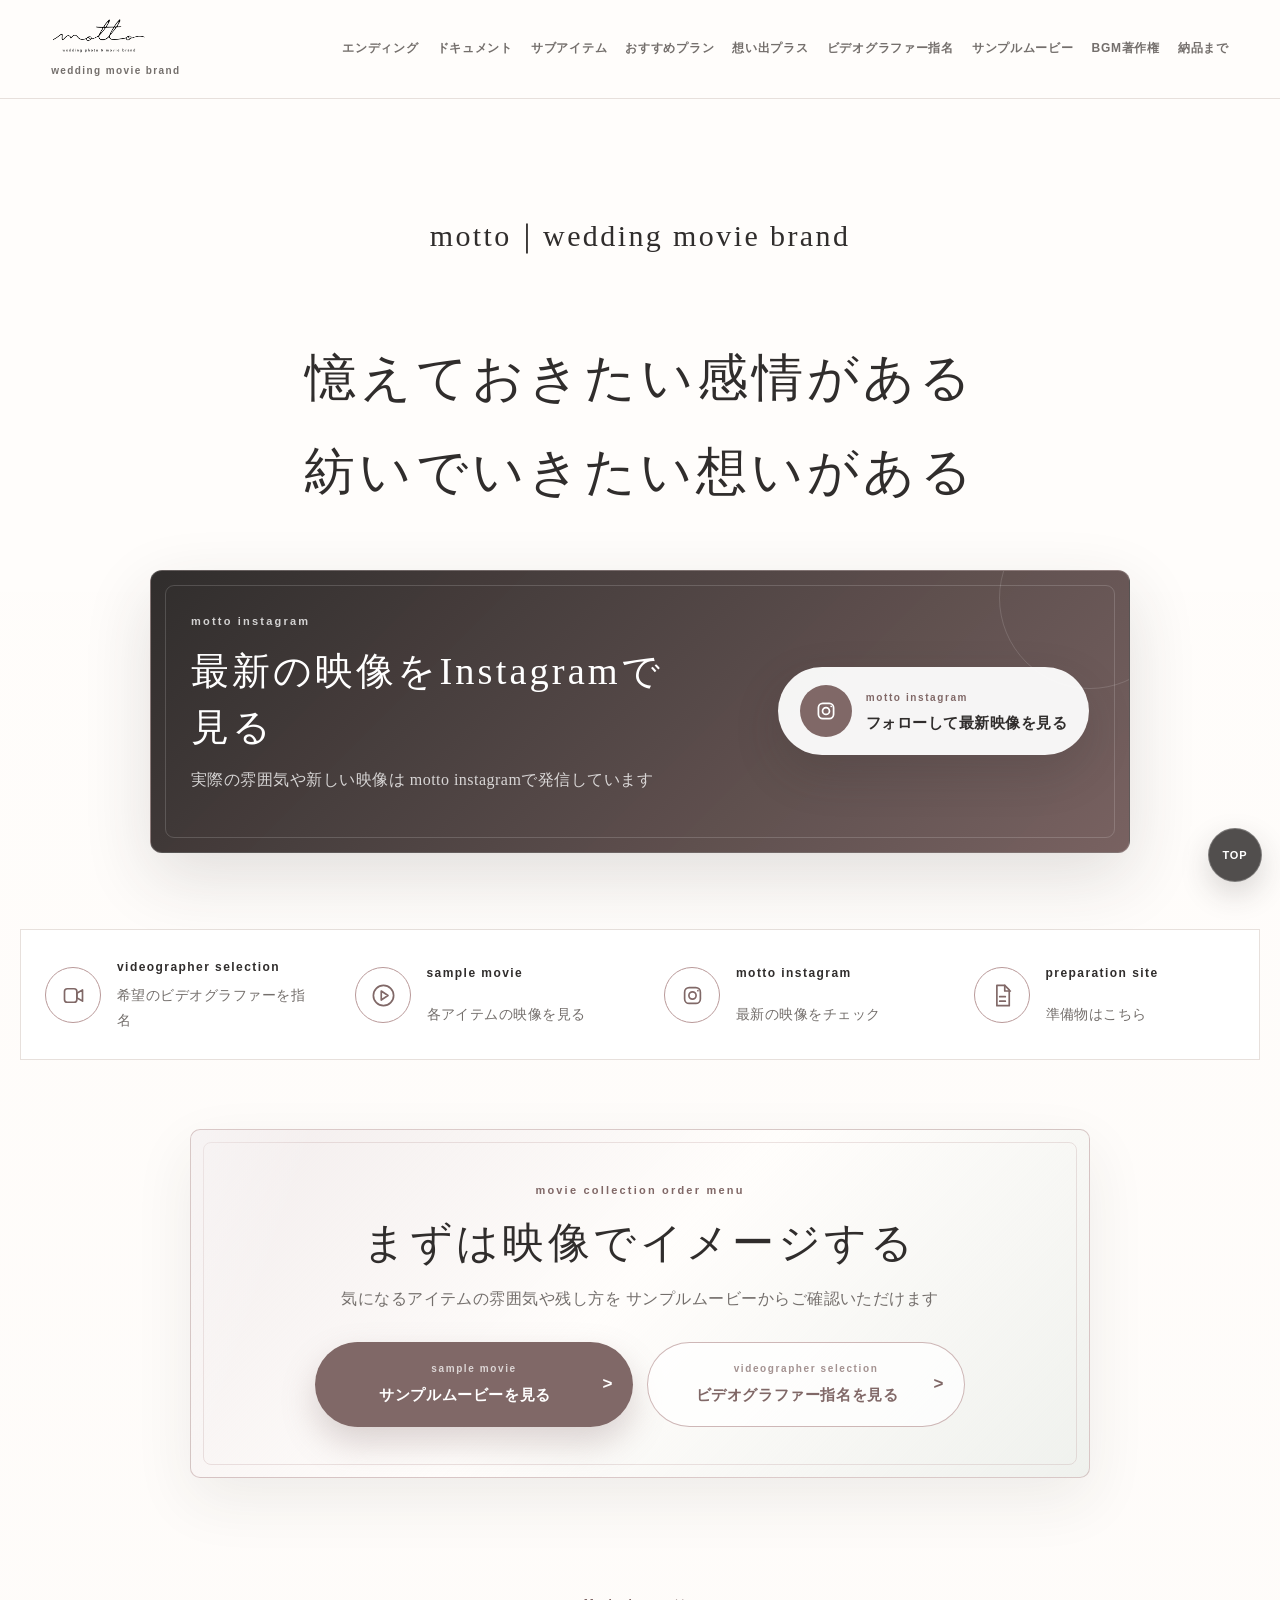
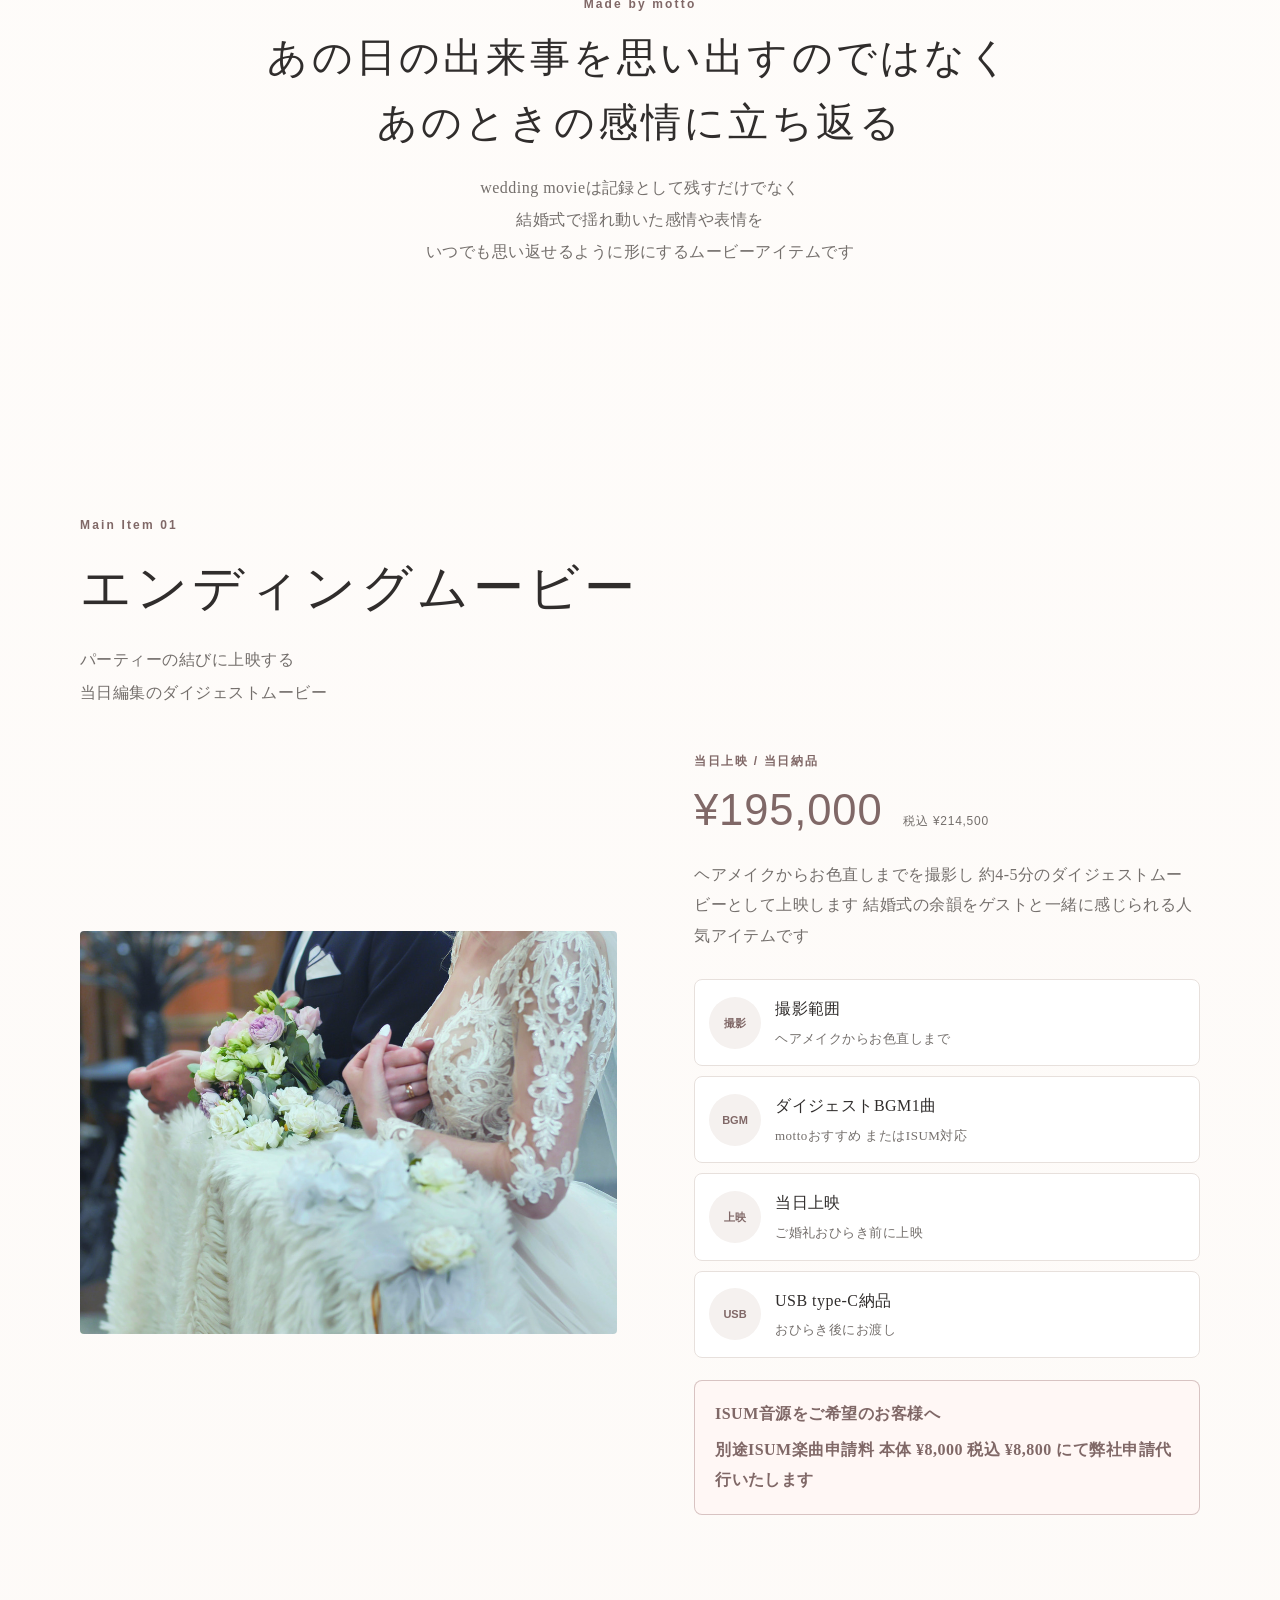
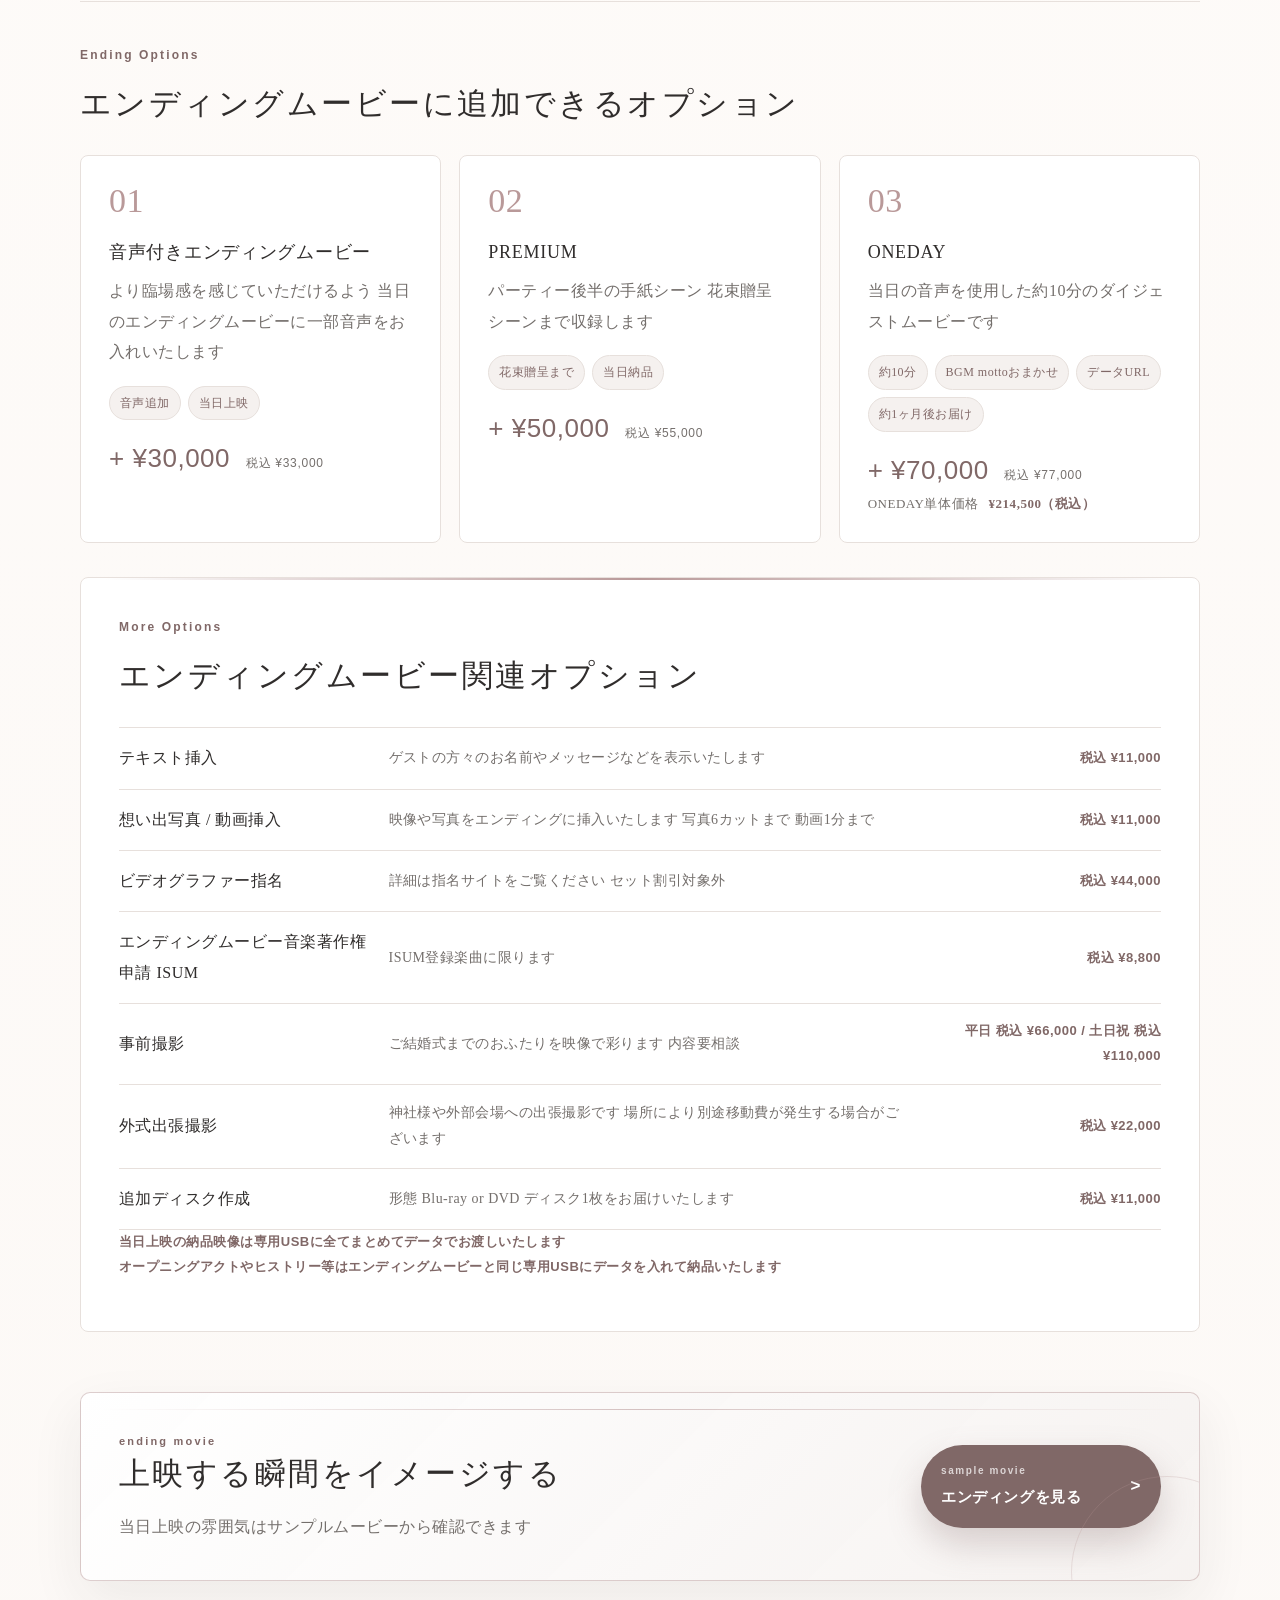
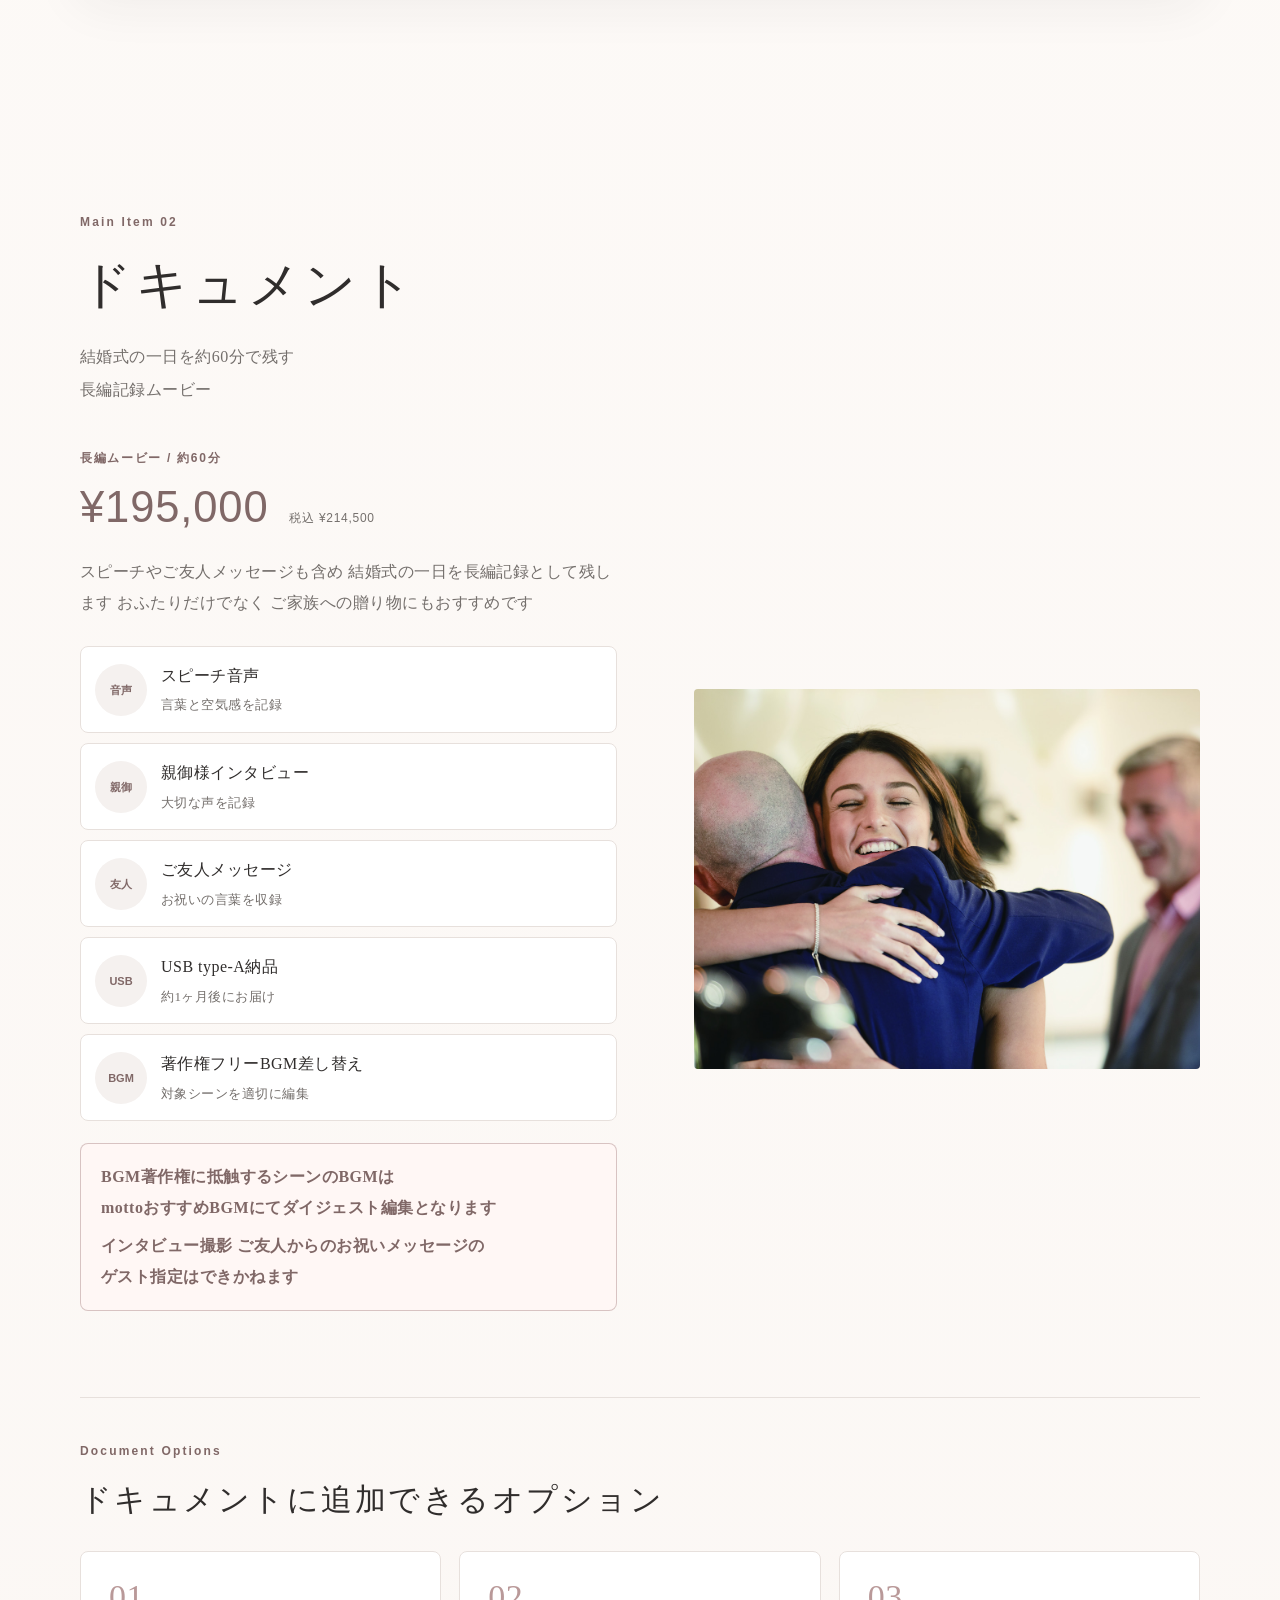
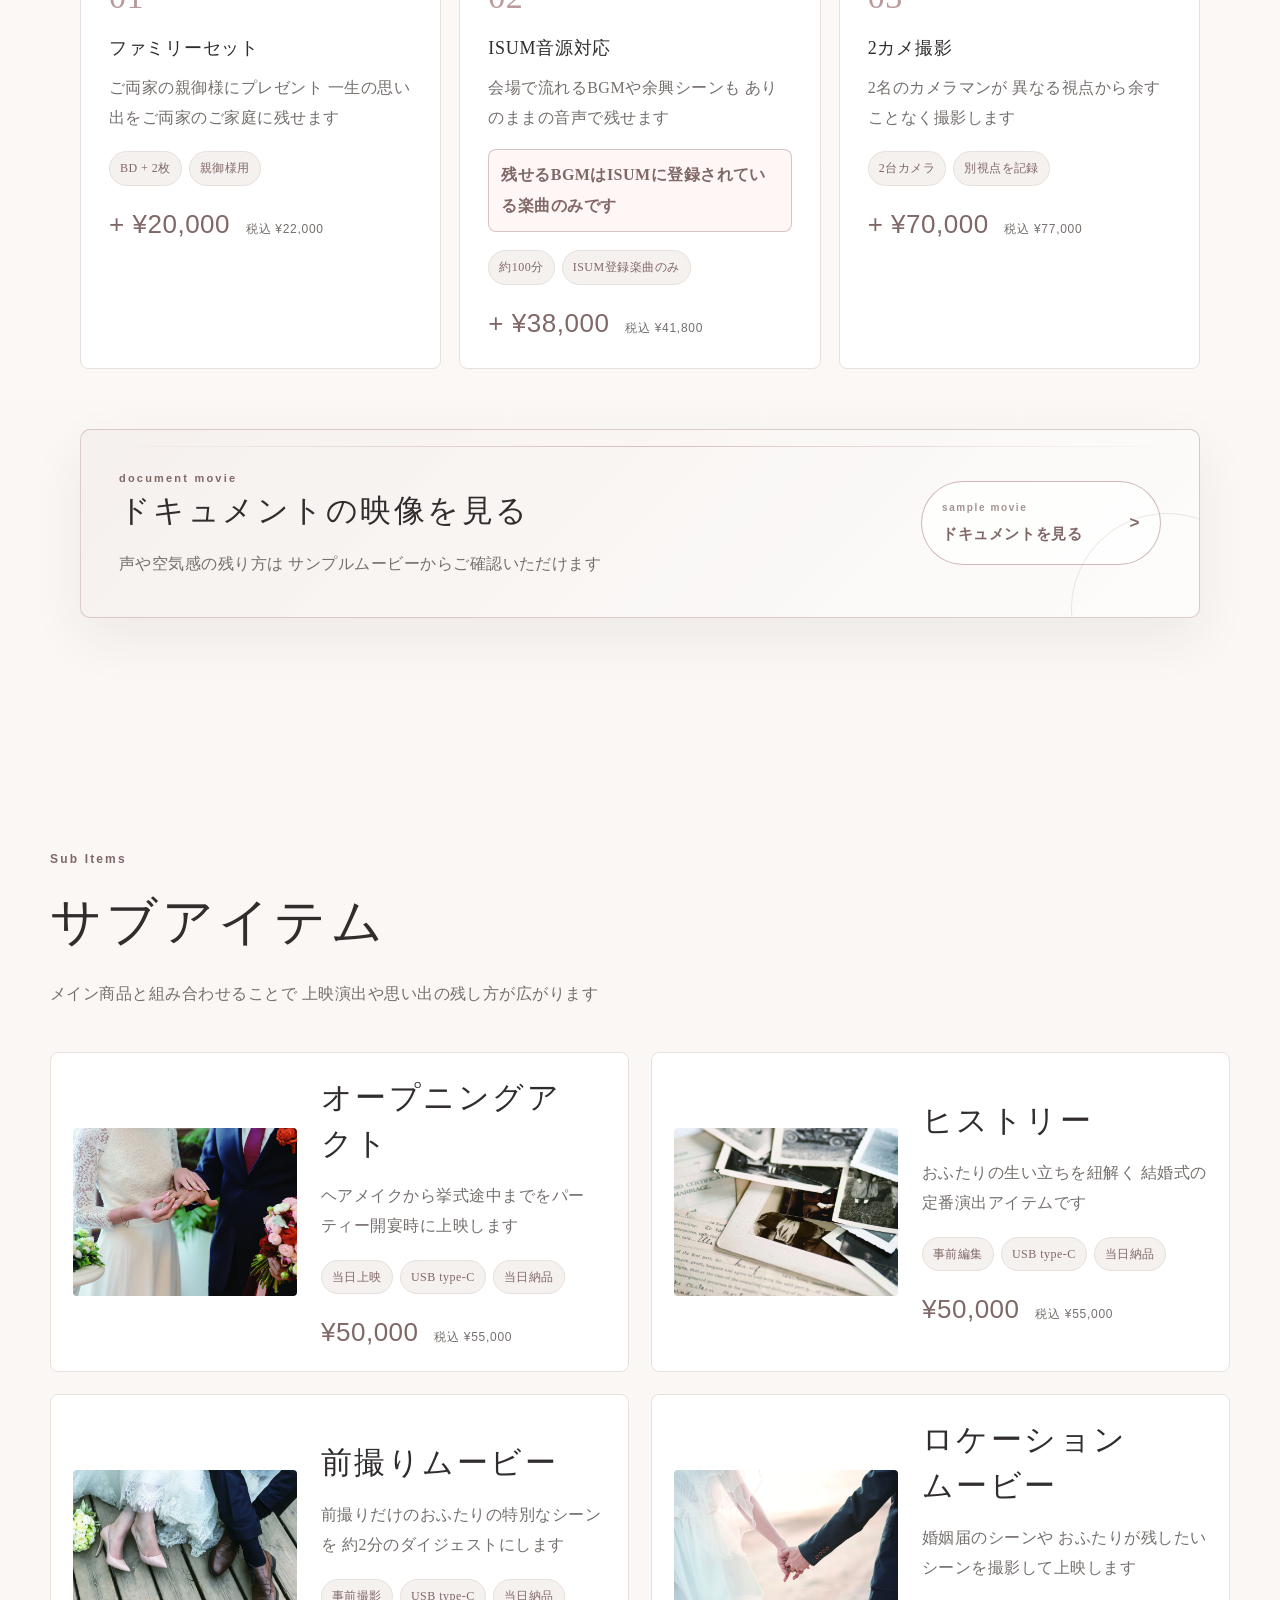
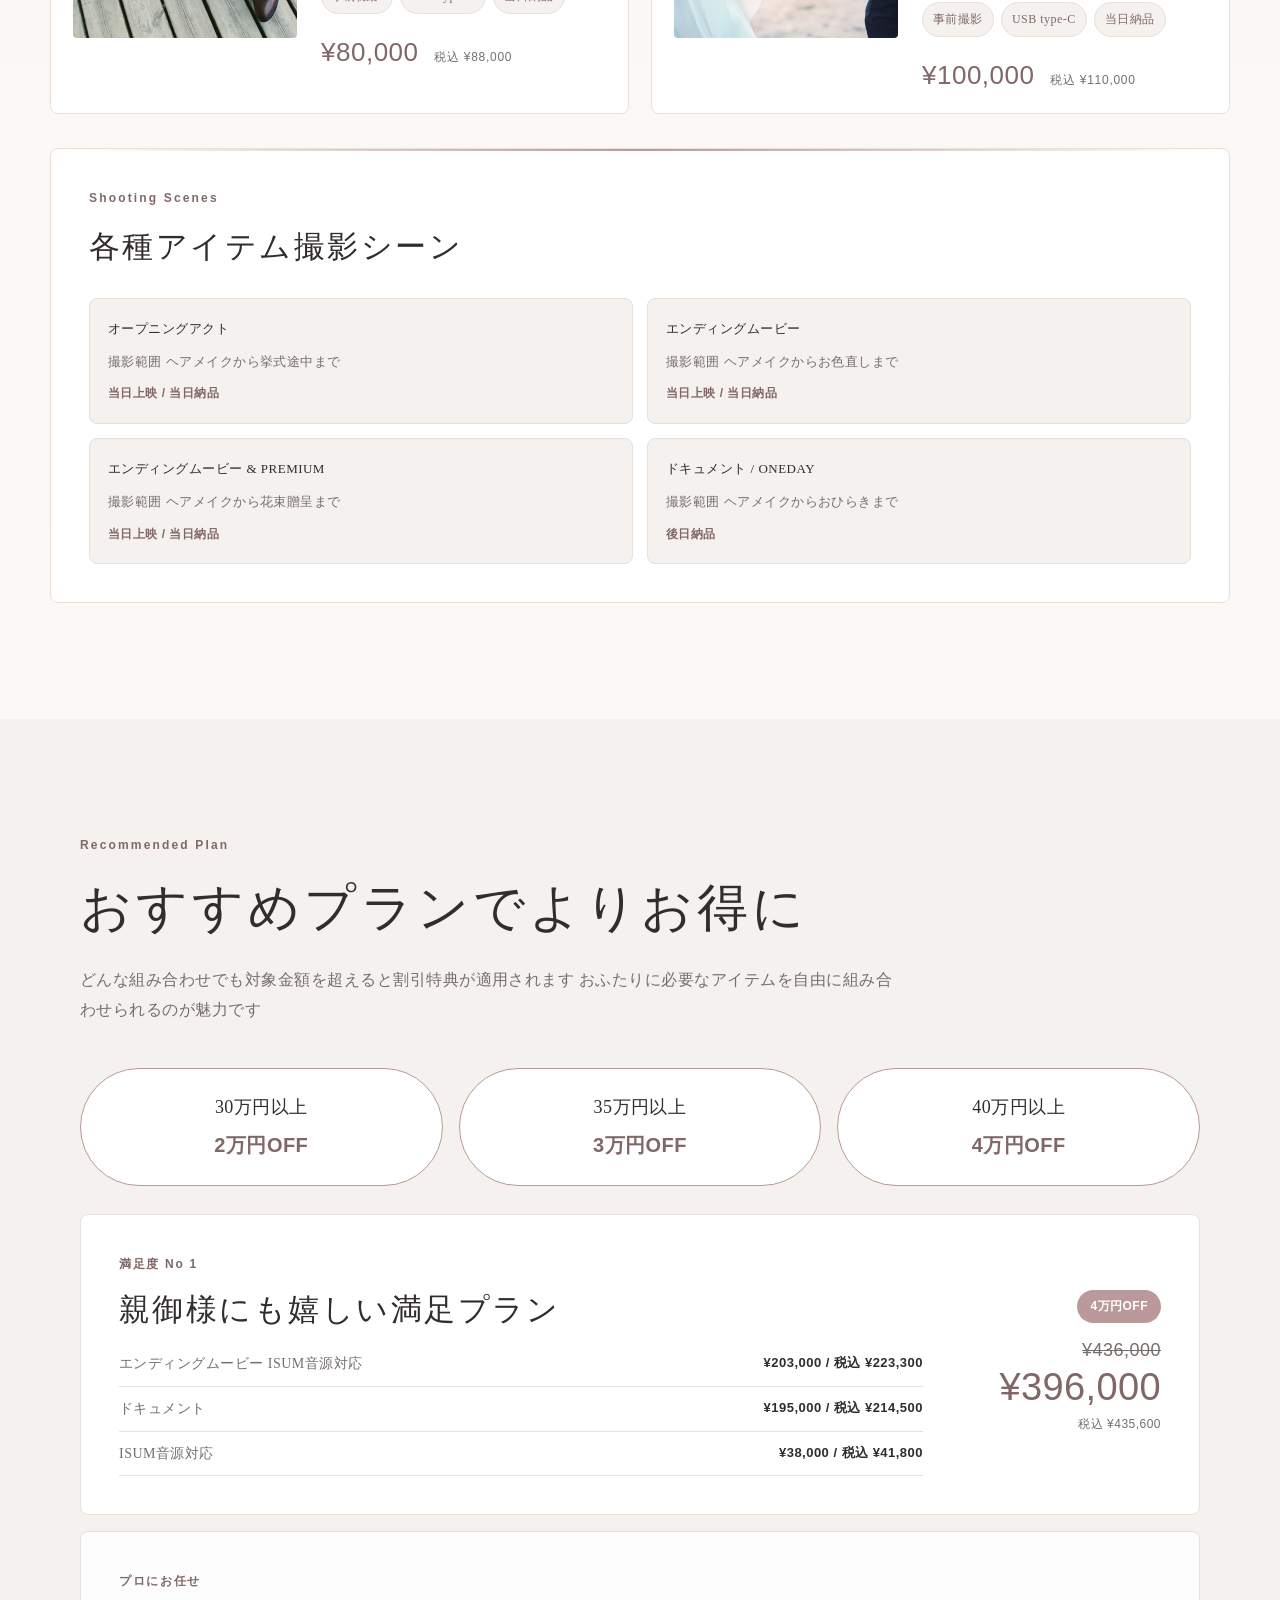
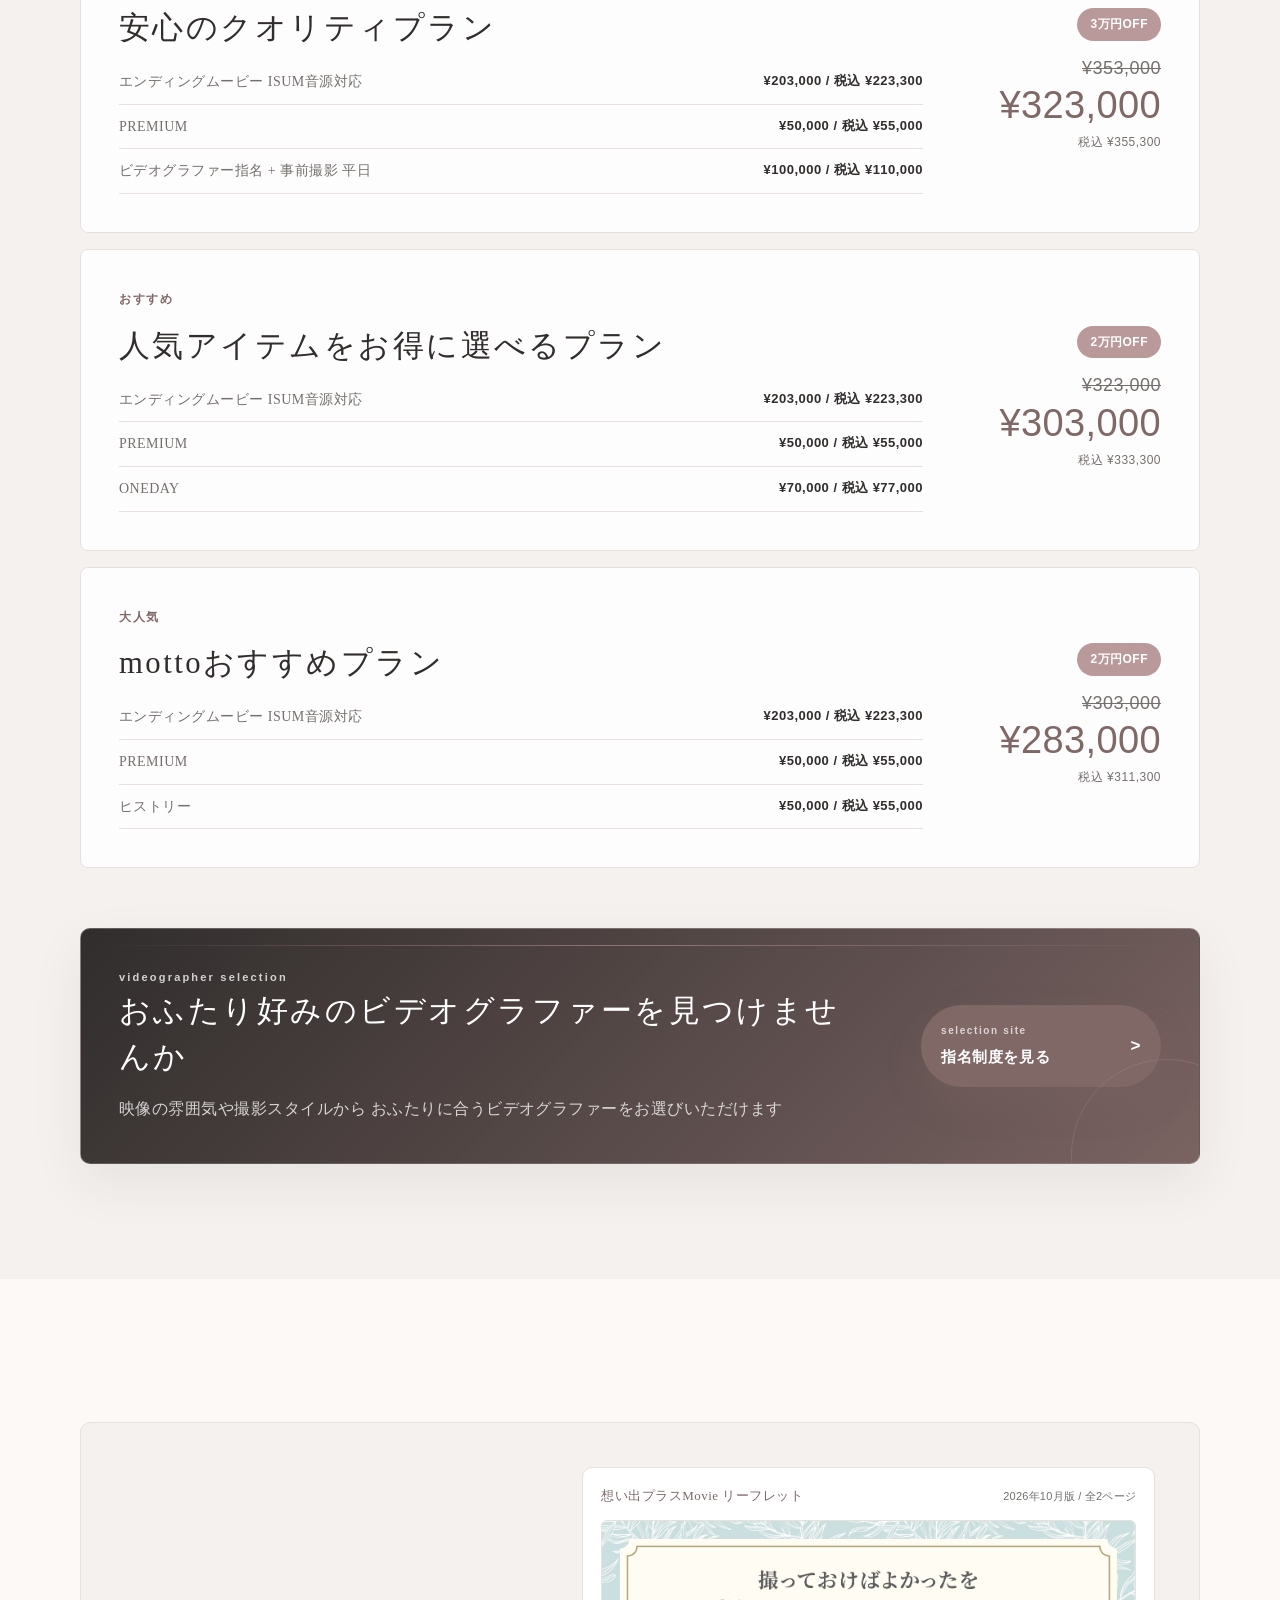
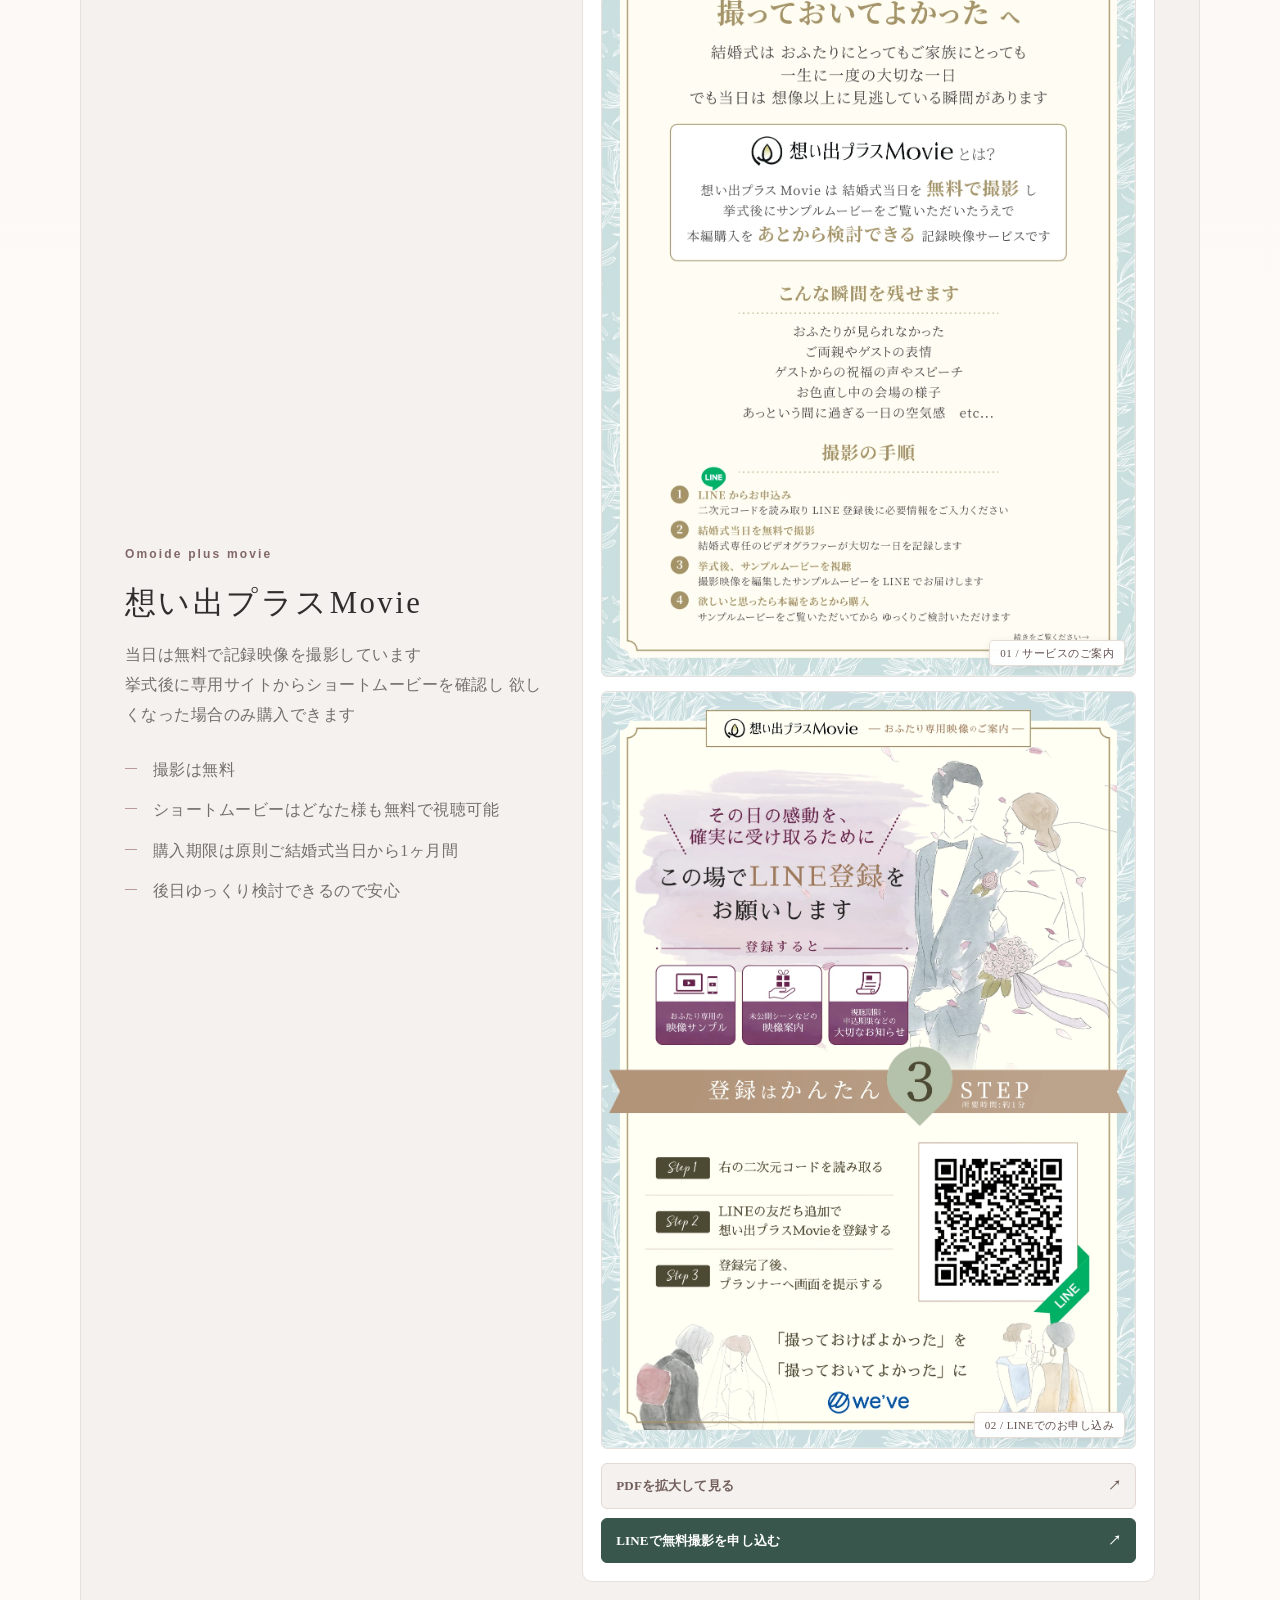
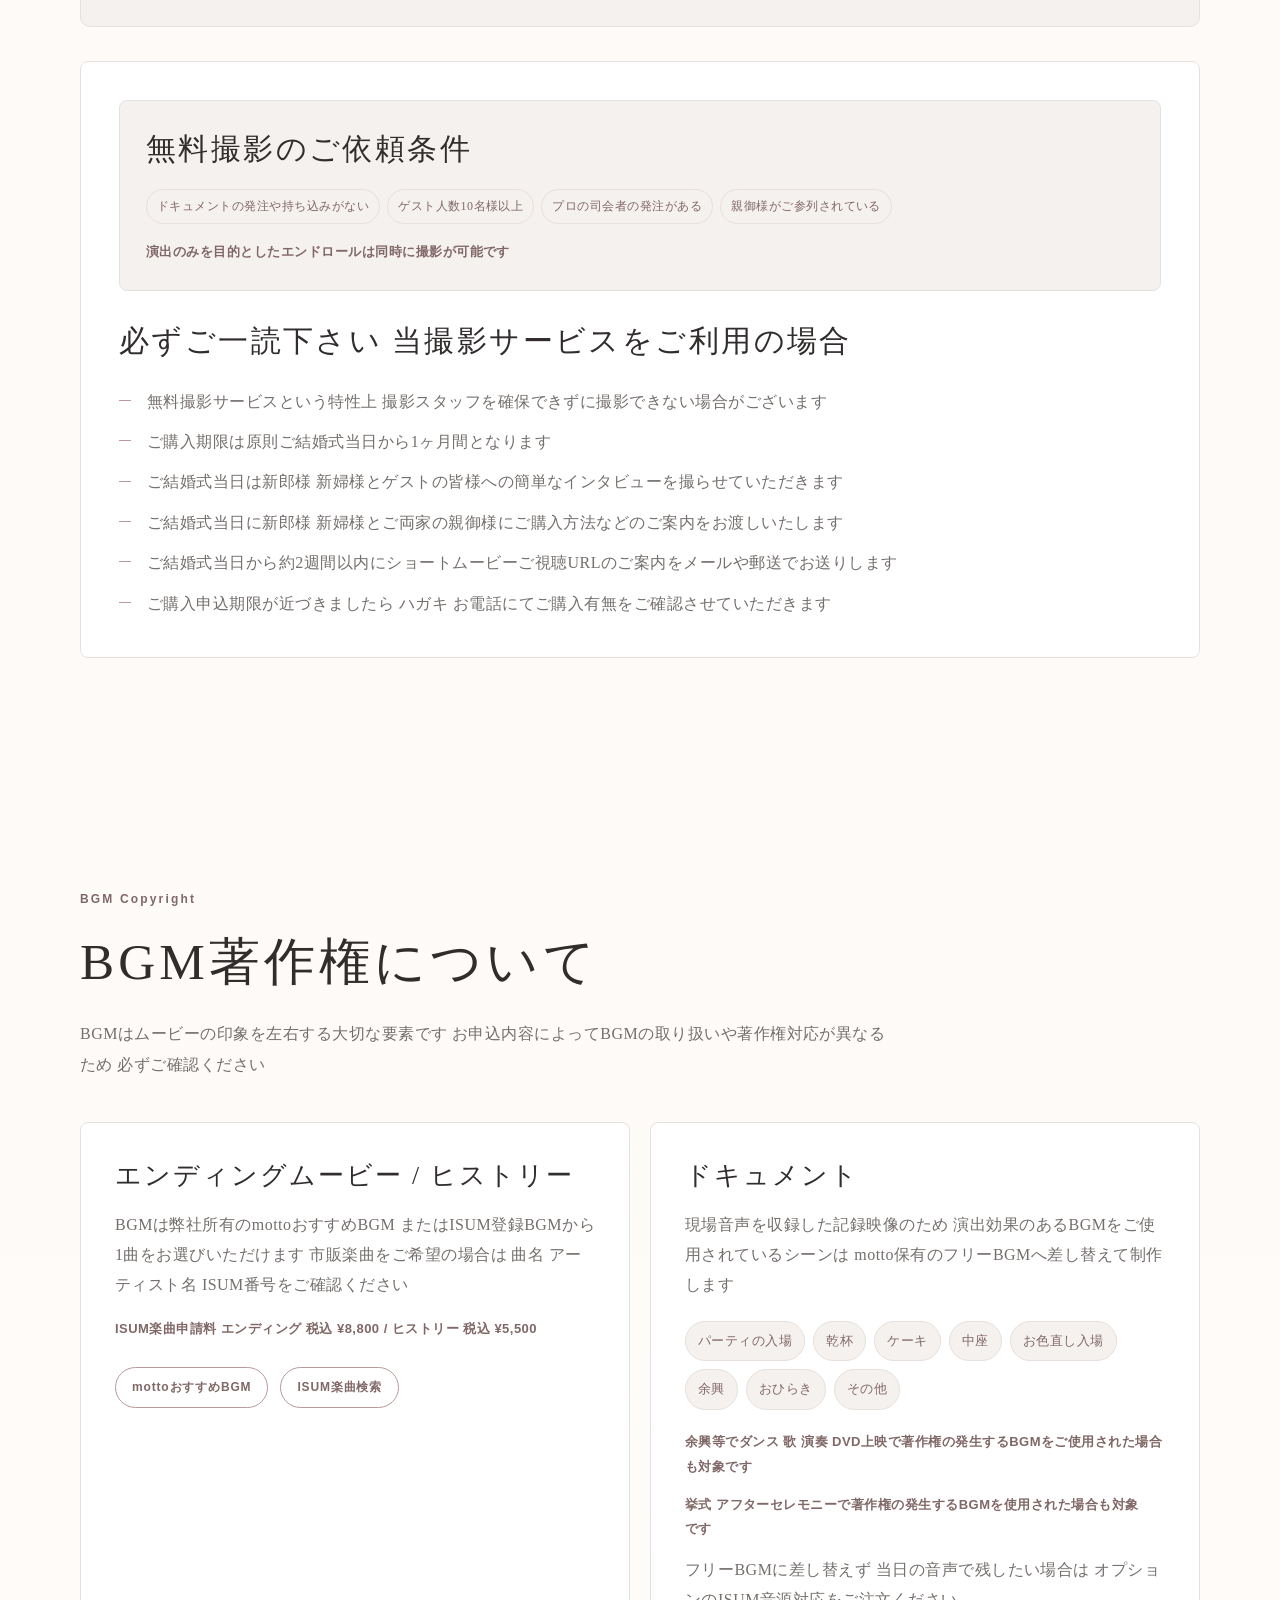
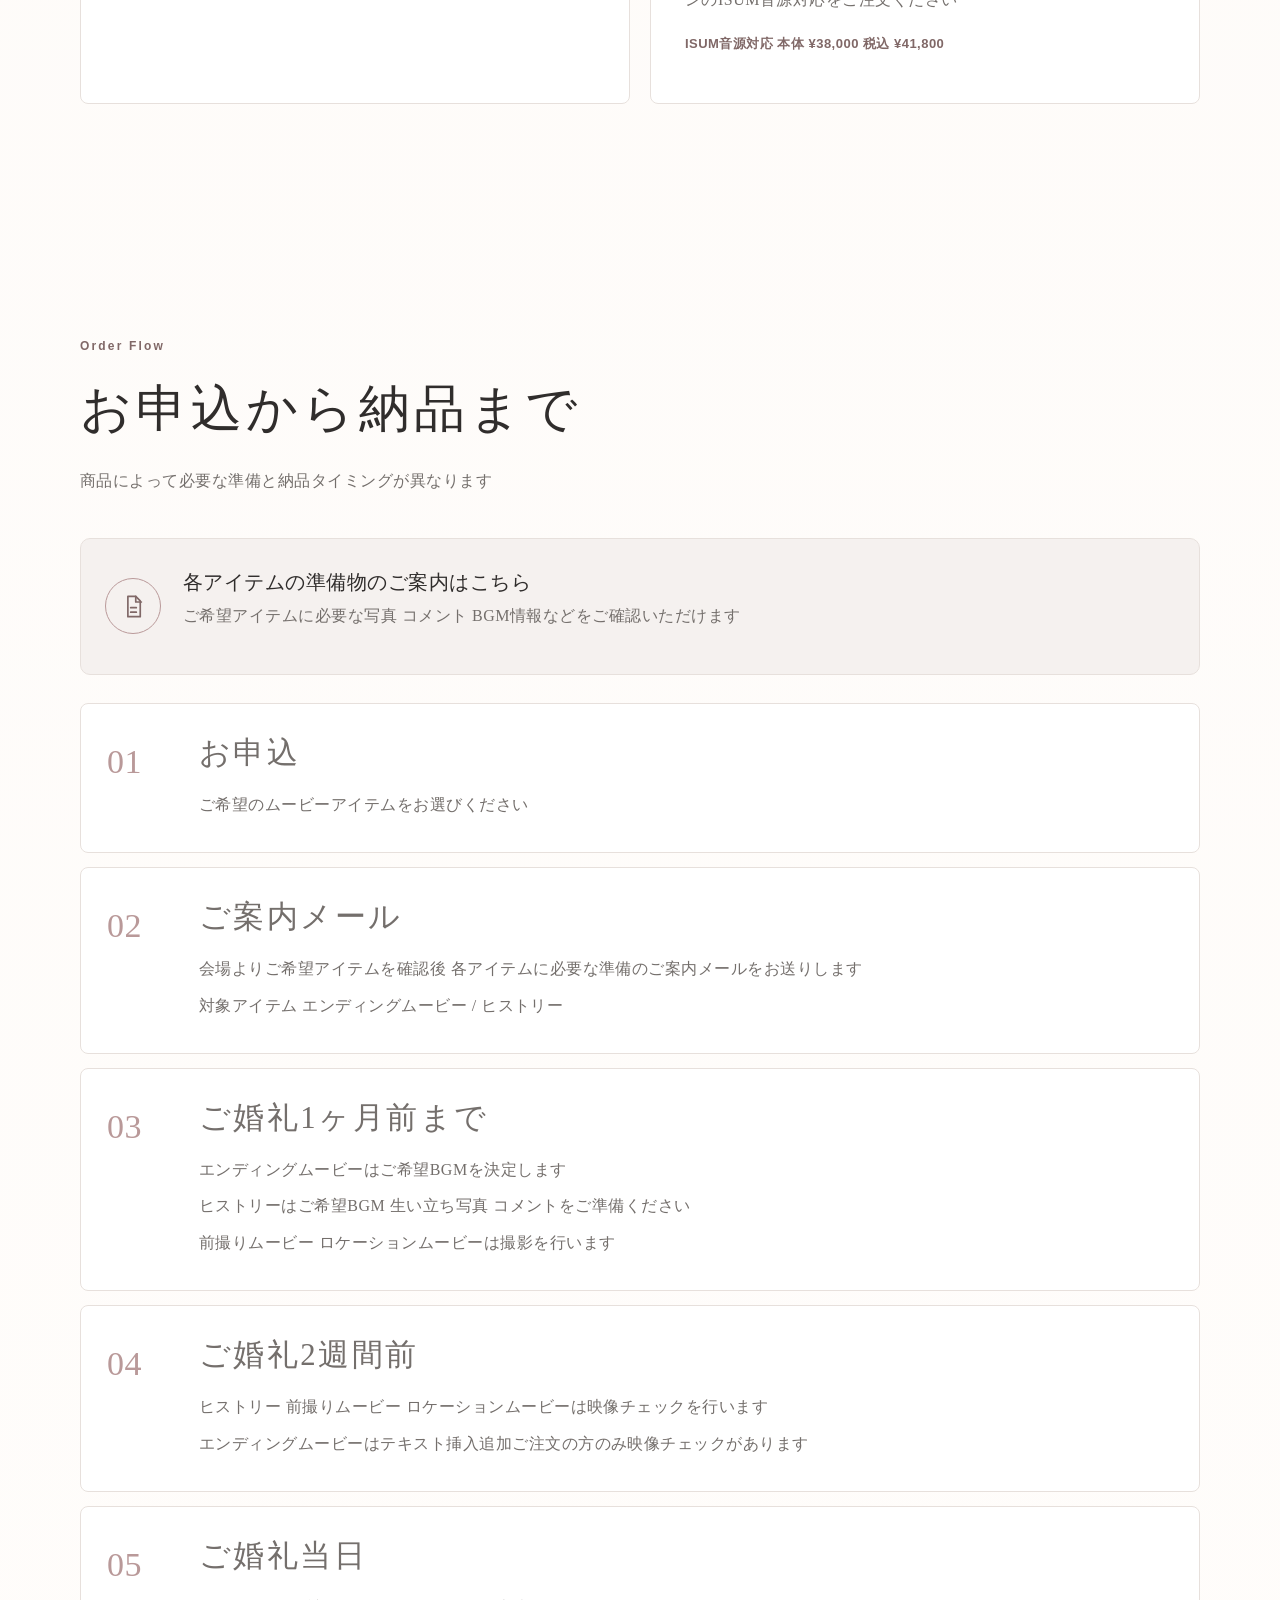
